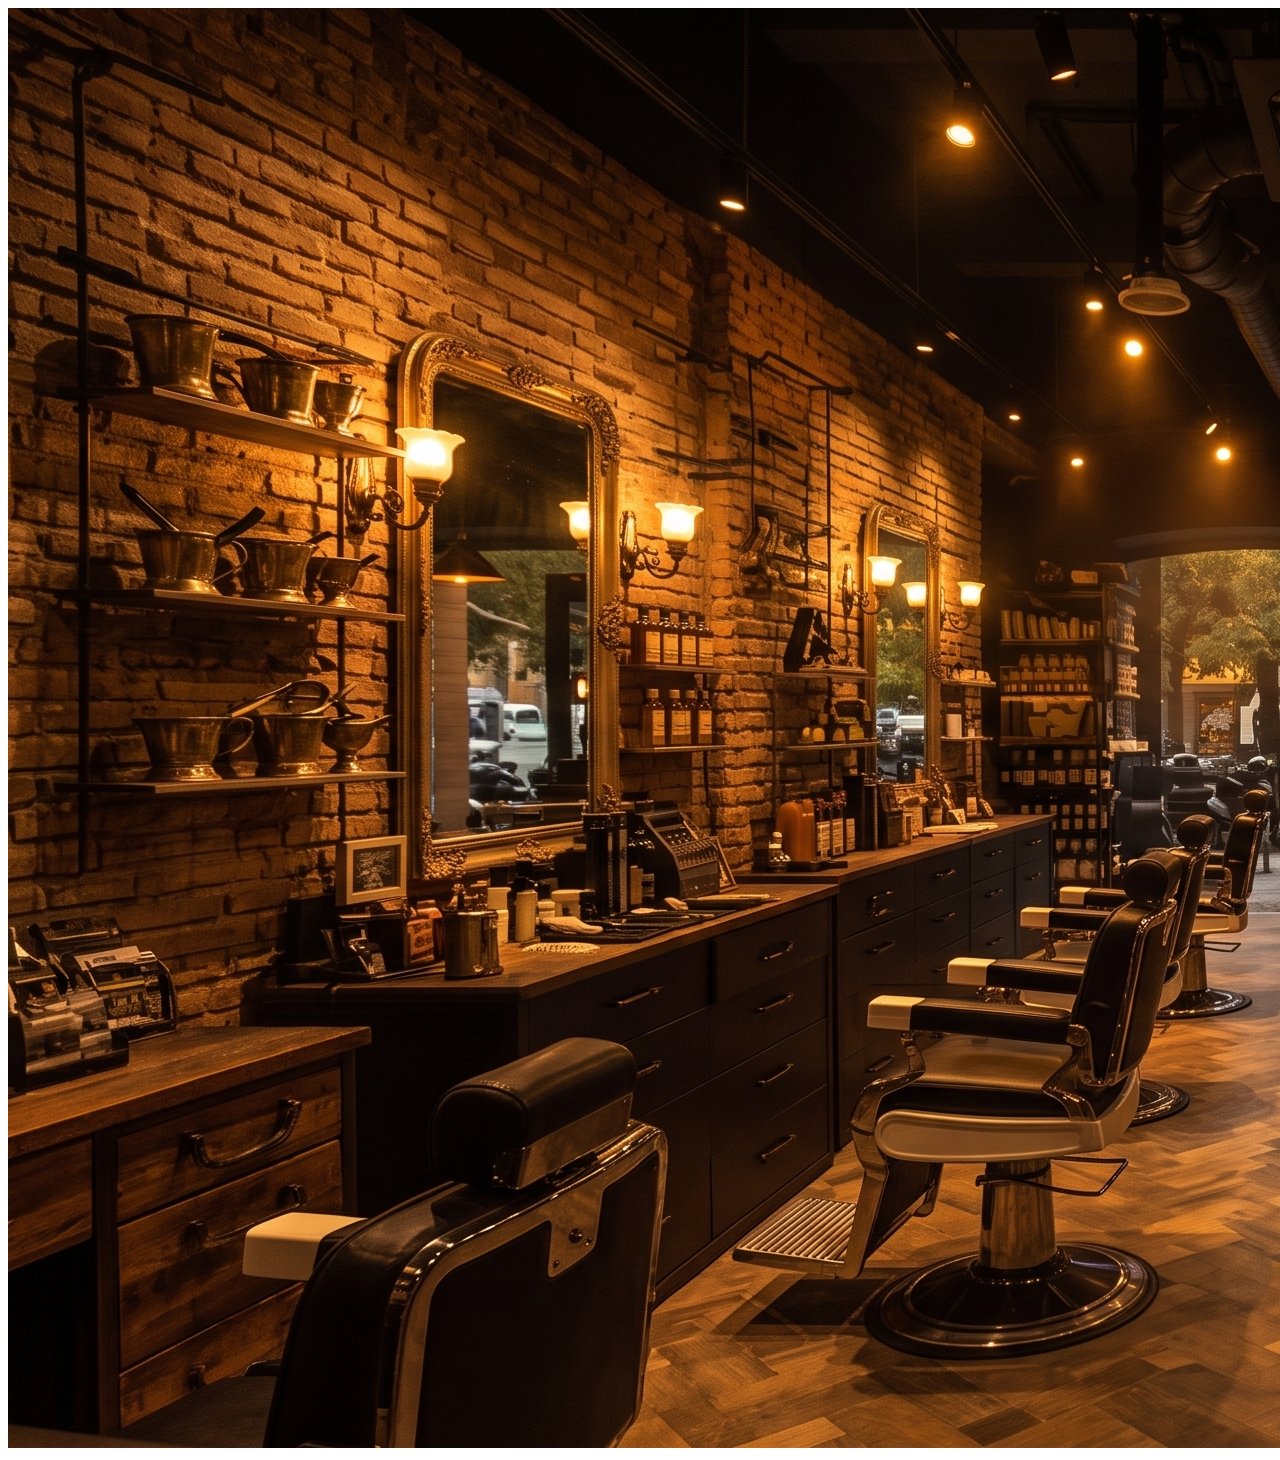
==== siteBarberDeck/src/html/index.html @ 4b2a6e9a "inicio da criação do index.html" ====
<!DOCTYPE html>
<html lang="pt-BR">
<head>
    <meta charset="UTF-8">
    <meta name="viewport" content="width=device-width, initial-scale=1.0">
    <meta name="keywords" content="HTML, CSS, JavaScript">
    <meta name="description" content="Gestor para barbearias">
    <title>BarberDeck</title>
</head>

<body>
    <!-- PAGINA INICIAL PARA USUARIOS NÃO LOGADOS E CLIENTES -->
    <header>
        <img src="../images/imagem-topo-client.jpg" alt="" aria-hidden="true">
    </header>
</body>

</html>
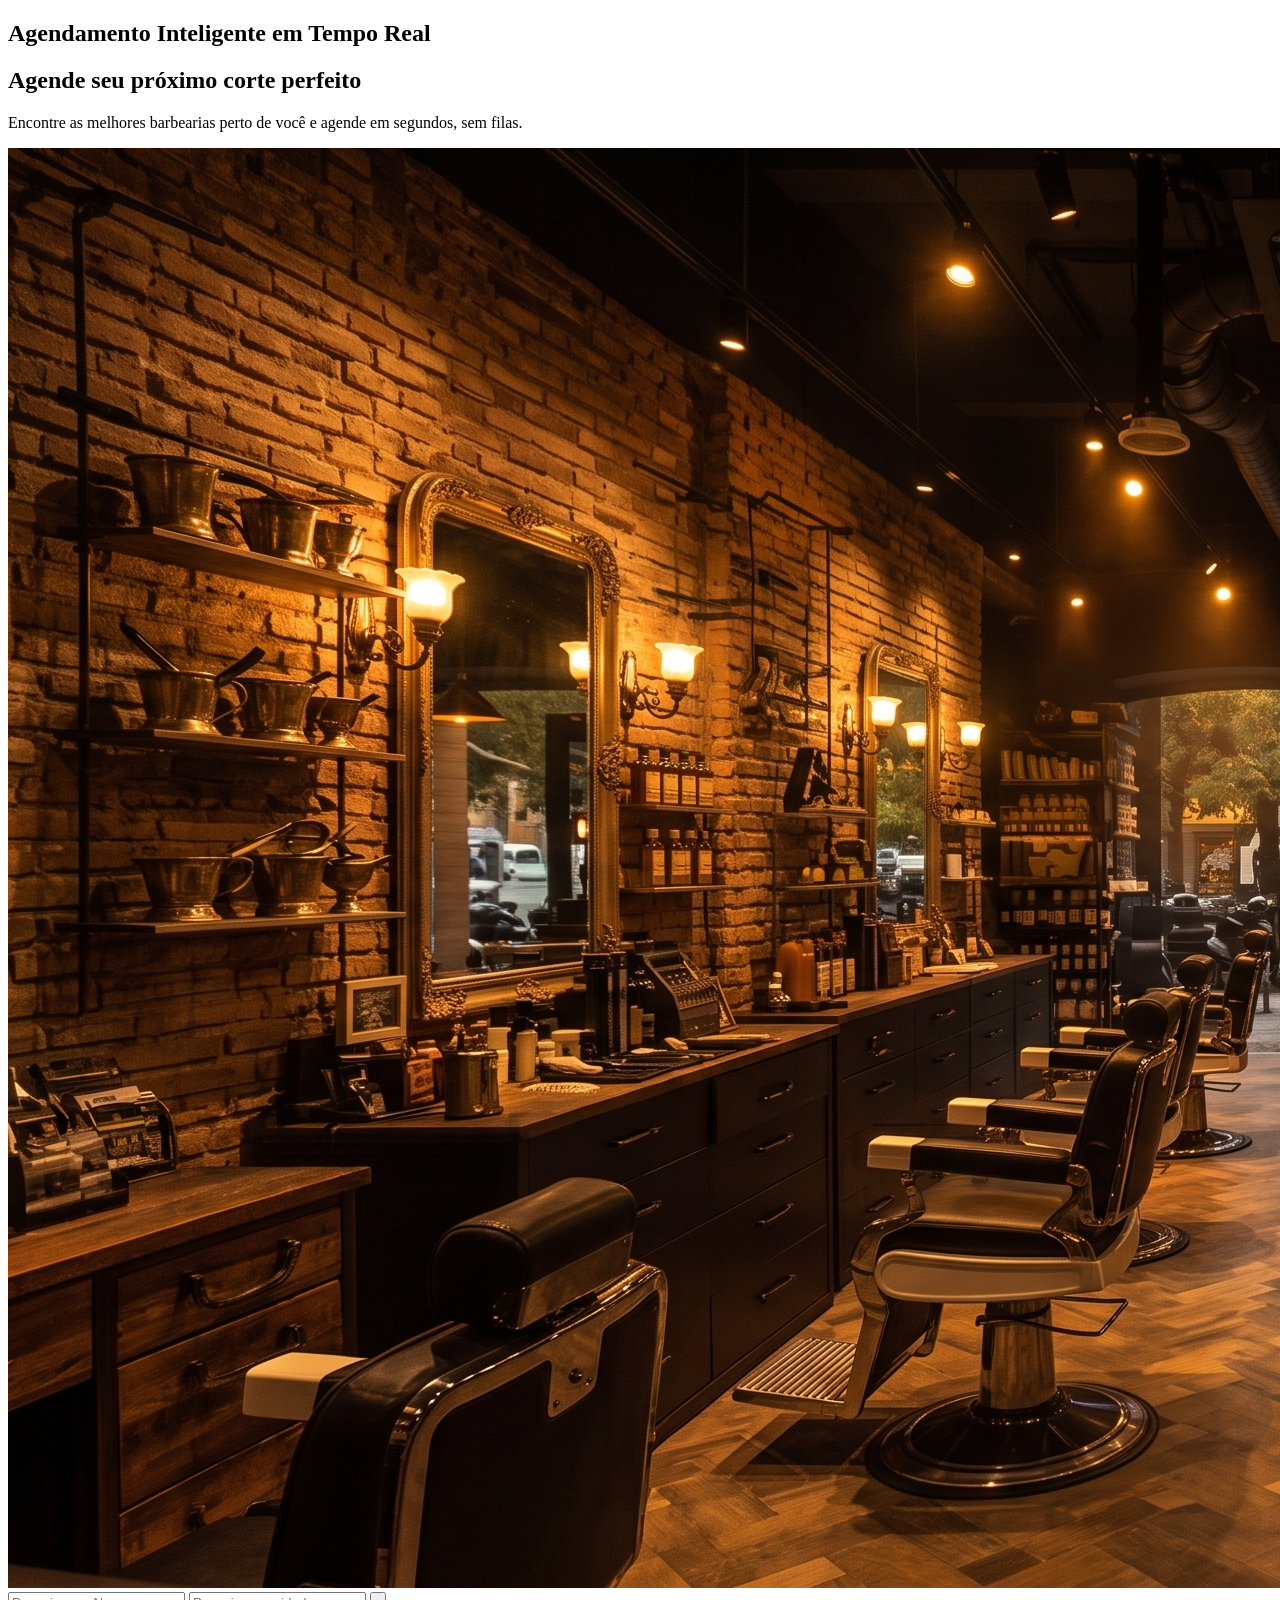
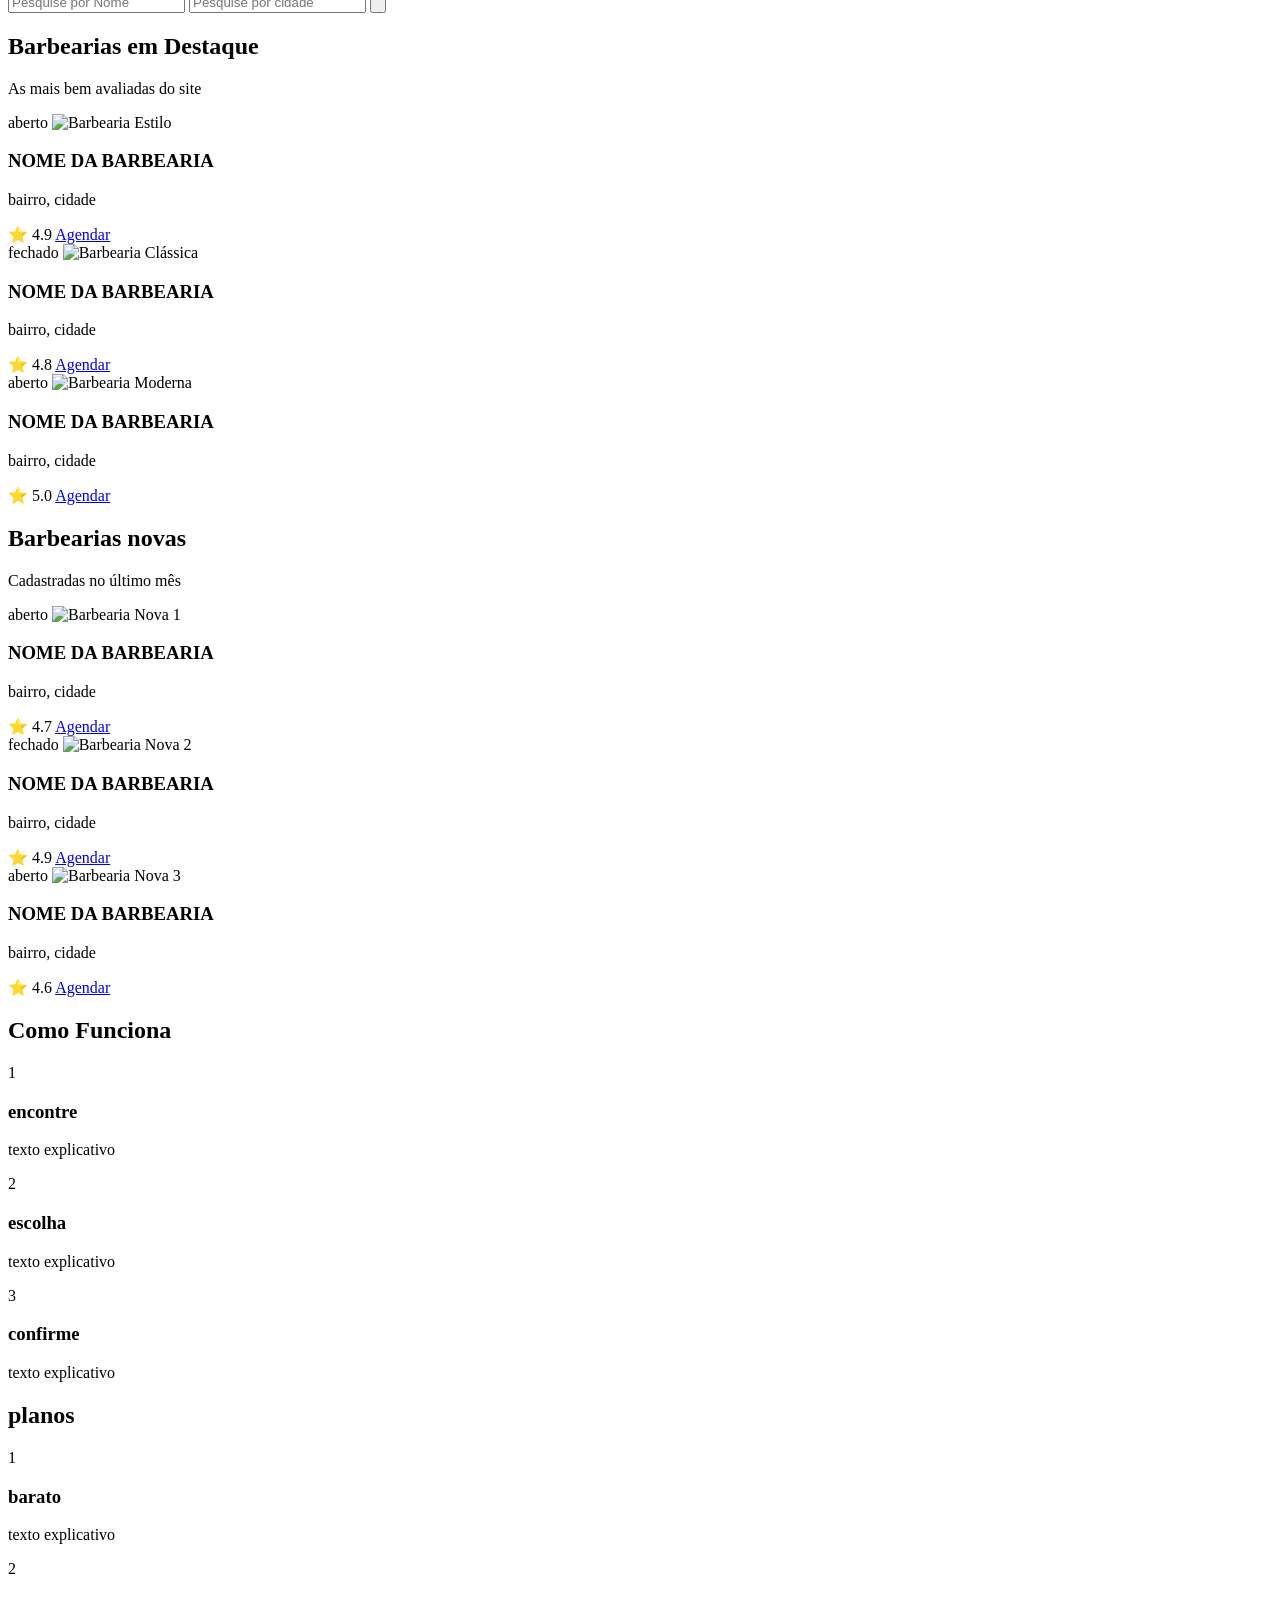
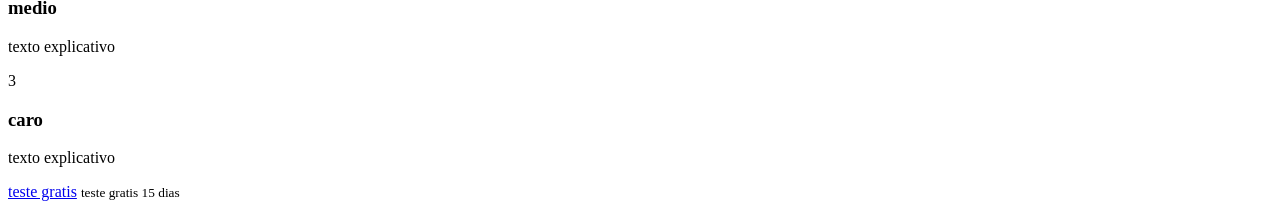
==== commit 6db6d6a3: "iniciio da criação da pagina inicial" ====
--- a/siteBarberDeck/src/html/index.html
+++ b/siteBarberDeck/src/html/index.html
@@ -1,5 +1,6 @@
 <!DOCTYPE html>
 <html lang="pt-BR">
+
 <head>
     <meta charset="UTF-8">
     <meta name="viewport" content="width=device-width, initial-scale=1.0">
@@ -10,9 +11,204 @@
 
 <body>
     <!-- PAGINA INICIAL PARA USUARIOS NÃO LOGADOS E CLIENTES -->
-    <header>
-        <img src="../images/imagem-topo-client.jpg" alt="" aria-hidden="true">
-    </header>
+    <main class="main-content">
+
+        <!-- Hero Section -->
+        <section class="hero-section">
+            <div class="hero-text">
+                <h1 class="hero-p1">Agendamento Inteligente em Tempo Real</h1>
+                <h2 class="hero-h1">Agende seu próximo corte perfeito</h2>
+                <p class="hero-p2">Encontre as melhores barbearias perto de você e agende em segundos, sem filas.</p>
+            </div>
+            <div class="hero-image">
+                <img src="../images/imagem-topo-client.jpg" alt="Imagem principal da barbearia">
+            </div>
+        </section>
+
+        <!-- Barra de Busca -->
+        <section class="search-section">
+            <form class="search-bar" action="/buscar" method="GET">
+                <input type="text" name="nome" id="nome-barber" placeholder="Pesquise por Nome">
+                <input type="text" name="cidade" id="idade-barber" placeholder="Pesquise por cidade">
+                <button type="submit" aria-label="Buscar">
+                    <img src="../icons/icon-search.svg" alt="" class="search-icon">
+                </button>
+            </form>
+        </section>
+
+        <!-- Barbearias em Destaque -->
+        <section class="barbershops-section">
+            <div class="section-header">
+                <h2>Barbearias em Destaque</h2>
+                <p>As mais bem avaliadas do site</p>
+            </div>
+
+            <div class="cards-grid">
+                <!-- Card Barbearia (exemplo Aberto) -->
+                <article class="barbershop-card">
+                    <div class="card-image-wrapper">
+                        <span class="status-badge open">aberto</span>
+                        <img src="barbearia1.jpg" alt="Barbearia Estilo">
+                    </div>
+                    <div class="card-info">
+                        <h3>NOME DA BARBEARIA</h3>
+                        <p class="location">bairro, cidade</p>
+                        <div class="card-bottom">
+                            <span class="rating">⭐ 4.9</span>
+                            <a href="/agendar/1" class="btn-agendar">Agendar</a>
+                        </div>
+                    </div>
+                </article>
+
+                <!-- Card Barbearia (exemplo Fechado) -->
+                <article class="barbershop-card">
+                    <div class="card-image-wrapper">
+                        <span class="status-badge closed">fechado</span>
+                        <img src="barbearia2.jpg" alt="Barbearia Clássica">
+                    </div>
+                    <div class="card-info">
+                        <h3>NOME DA BARBEARIA</h3>
+                        <p class="location">bairro, cidade</p>
+                        <div class="card-bottom">
+                            <span class="rating">⭐ 4.8</span>
+                            <a href="/agendar/2" class="btn-agendar">Agendar</a>
+                        </div>
+                    </div>
+                </article>
+
+                <!-- Card Barbearia -->
+                <article class="barbershop-card">
+                    <div class="card-image-wrapper">
+                        <span class="status-badge open">aberto</span>
+                        <img src="barbearia3.jpg" alt="Barbearia Moderna">
+                    </div>
+                    <div class="card-info">
+                        <h3>NOME DA BARBEARIA</h3>
+                        <p class="location">bairro, cidade</p>
+                        <div class="card-bottom">
+                            <span class="rating">⭐ 5.0</span>
+                            <a href="/agendar/3" class="btn-agendar">Agendar</a>
+                        </div>
+                    </div>
+                </article>
+            </div>
+        </section>
+
+        <!-- Barbearias Novas -->
+        <section class="barbershops-section">
+            <div class="section-header">
+                <h2>Barbearias novas</h2>
+                <p>Cadastradas no último mês</p>
+            </div>
+
+            <div class="cards-grid">
+                <article class="barbershop-card">
+                    <div class="card-image-wrapper">
+                        <span class="status-badge open">aberto</span>
+                        <img src="barbearia4.jpg" alt="Barbearia Nova 1">
+                    </div>
+                    <div class="card-info">
+                        <h3>NOME DA BARBEARIA</h3>
+                        <p class="location">bairro, cidade</p>
+                        <div class="card-bottom">
+                            <span class="rating">⭐ 4.7</span>
+                            <a href="/agendar/4" class="btn-agendar">Agendar</a>
+                        </div>
+                    </div>
+                </article>
+
+                <article class="barbershop-card">
+                    <div class="card-image-wrapper">
+                        <span class="status-badge closed">fechado</span>
+                        <img src="barbearia5.jpg" alt="Barbearia Nova 2">
+                    </div>
+                    <div class="card-info">
+                        <h3>NOME DA BARBEARIA</h3>
+                        <p class="location">bairro, cidade</p>
+                        <div class="card-bottom">
+                            <span class="rating">⭐ 4.9</span>
+                            <a href="/agendar/5" class="btn-agendar">Agendar</a>
+                        </div>
+                    </div>
+                </article>
+
+                <article class="barbershop-card">
+                    <div class="card-image-wrapper">
+                        <span class="status-badge open">aberto</span>
+                        <img src="barbearia6.jpg" alt="Barbearia Nova 3">
+                    </div>
+                    <div class="card-info">
+                        <h3>NOME DA BARBEARIA</h3>
+                        <p class="location">bairro, cidade</p>
+                        <div class="card-bottom">
+                            <span class="rating">⭐ 4.6</span>
+                            <a href="/agendar/6" class="btn-agendar">Agendar</a>
+                        </div>
+                    </div>
+                </article>
+            </div>
+        </section>
+
+        <!-- Como Funciona -->
+        <section class="how-it-works-section" id="como-funciona">
+            <div class="section-header">
+                <h2>Como Funciona</h2>
+            </div>
+
+            <div class="how-it-works-container">
+                <div class="steps-grid">
+                    <div class="step-card">
+                        <span class="step-number">1</span>
+                        <h3>encontre</h3>
+                        <p>texto explicativo</p>
+                    </div>
+                    <div class="step-card">
+                        <span class="step-number">2</span>
+                        <h3>escolha</h3>
+                        <p>texto explicativo</p>
+                    </div>
+                    <div class="step-card">
+                        <span class="step-number">3</span>
+                        <h3>confirme</h3>
+                        <p>texto explicativo</p>
+                    </div>
+                </div>
+            </div>
+        </section>
+
+        <!-- Planos -->
+        <section class="plans-section" id="planos">
+            <div class="section-header">
+                <h2>planos</h2>
+            </div>
+
+            <div class="plans-container">
+                <div class="plans-grid">
+                    <div class="plan-card">
+                        <span class="plan-number">1</span>
+                        <h3>barato</h3>
+                        <p>texto explicativo</p>
+                    </div>
+                    <div class="plan-card featured">
+                        <span class="plan-number">2</span>
+                        <h3>medio</h3>
+                        <p>texto explicativo</p>
+                    </div>
+                    <div class="plan-card">
+                        <span class="plan-number">3</span>
+                        <h3>caro</h3>
+                        <p>texto explicativo</p>
+                    </div>
+                </div>
+
+                <div class="plans-cta">
+                    <a href="/cadastro" class="btn-trial">teste gratis</a>
+                    <small class="trial-note">teste gratis 15 dias</small>
+                </div>
+            </div>
+        </section>
+
+    </main>
 </body>
 
 </html>
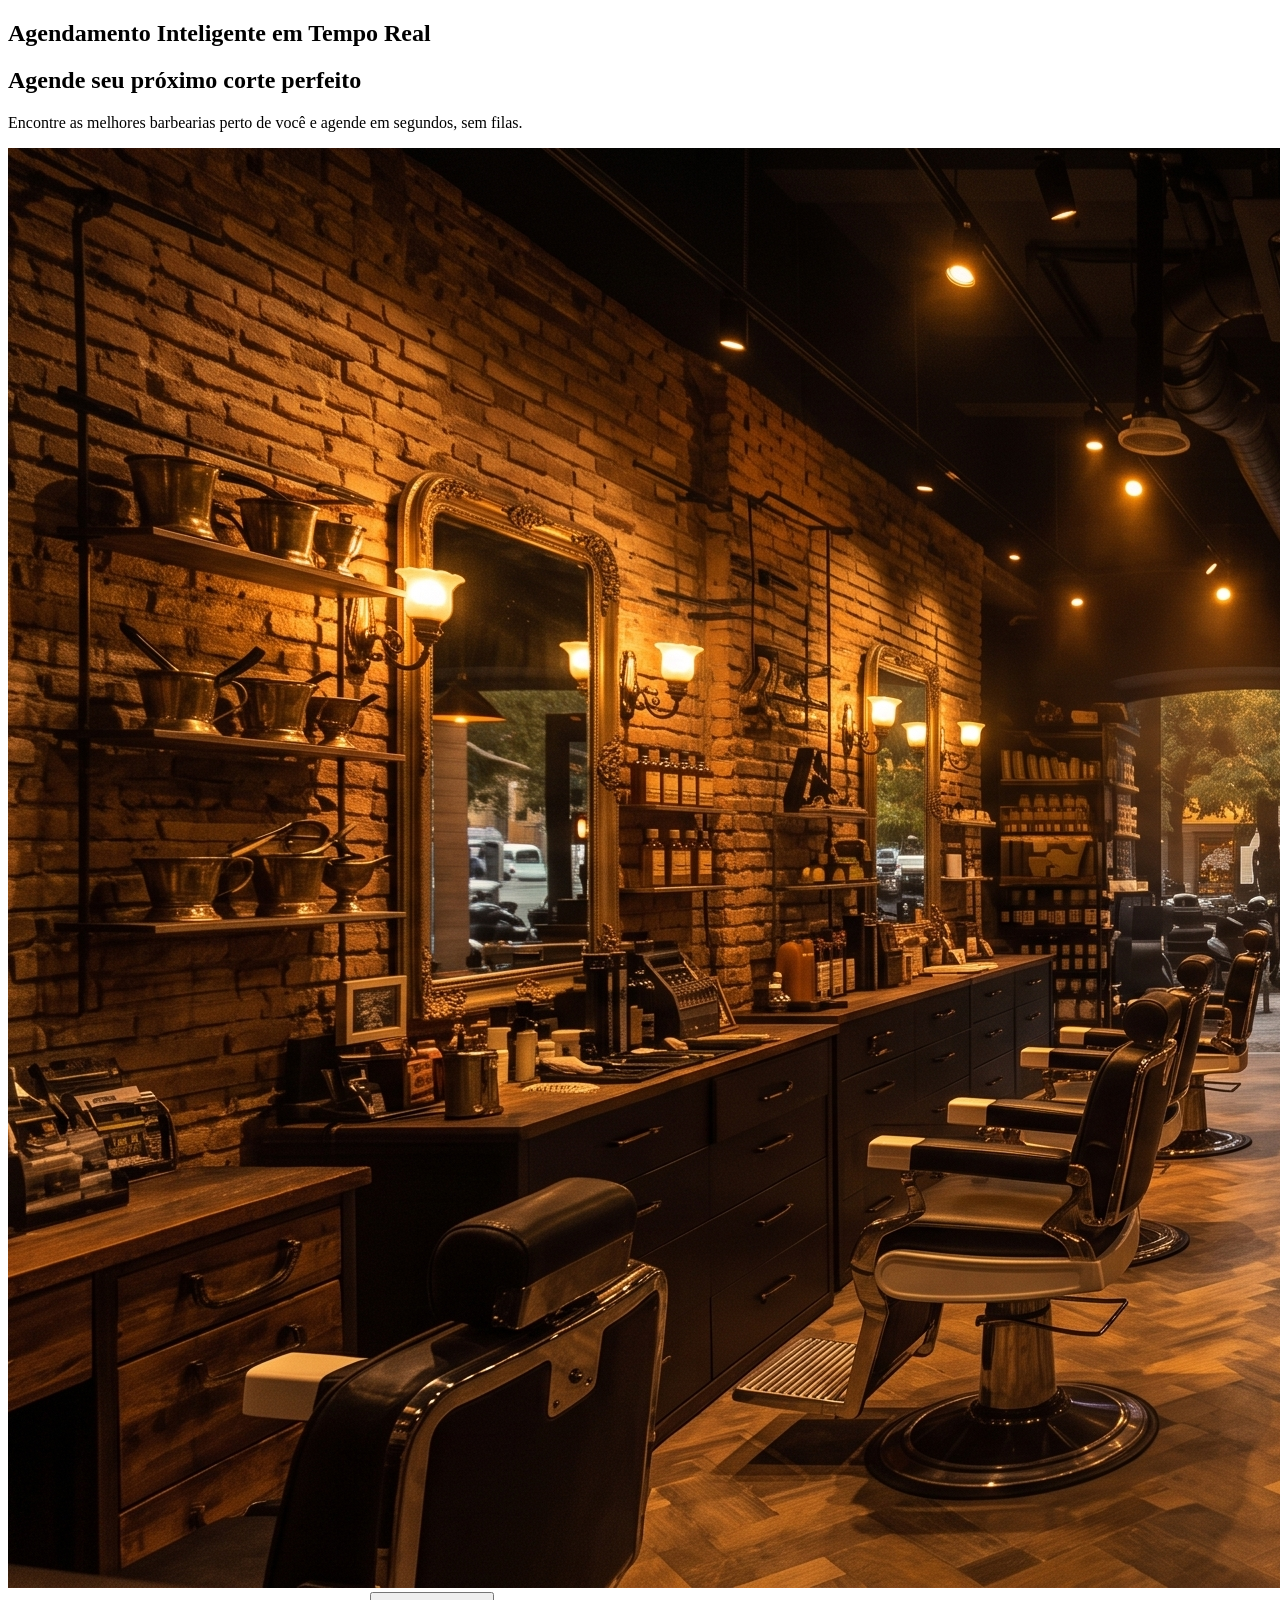
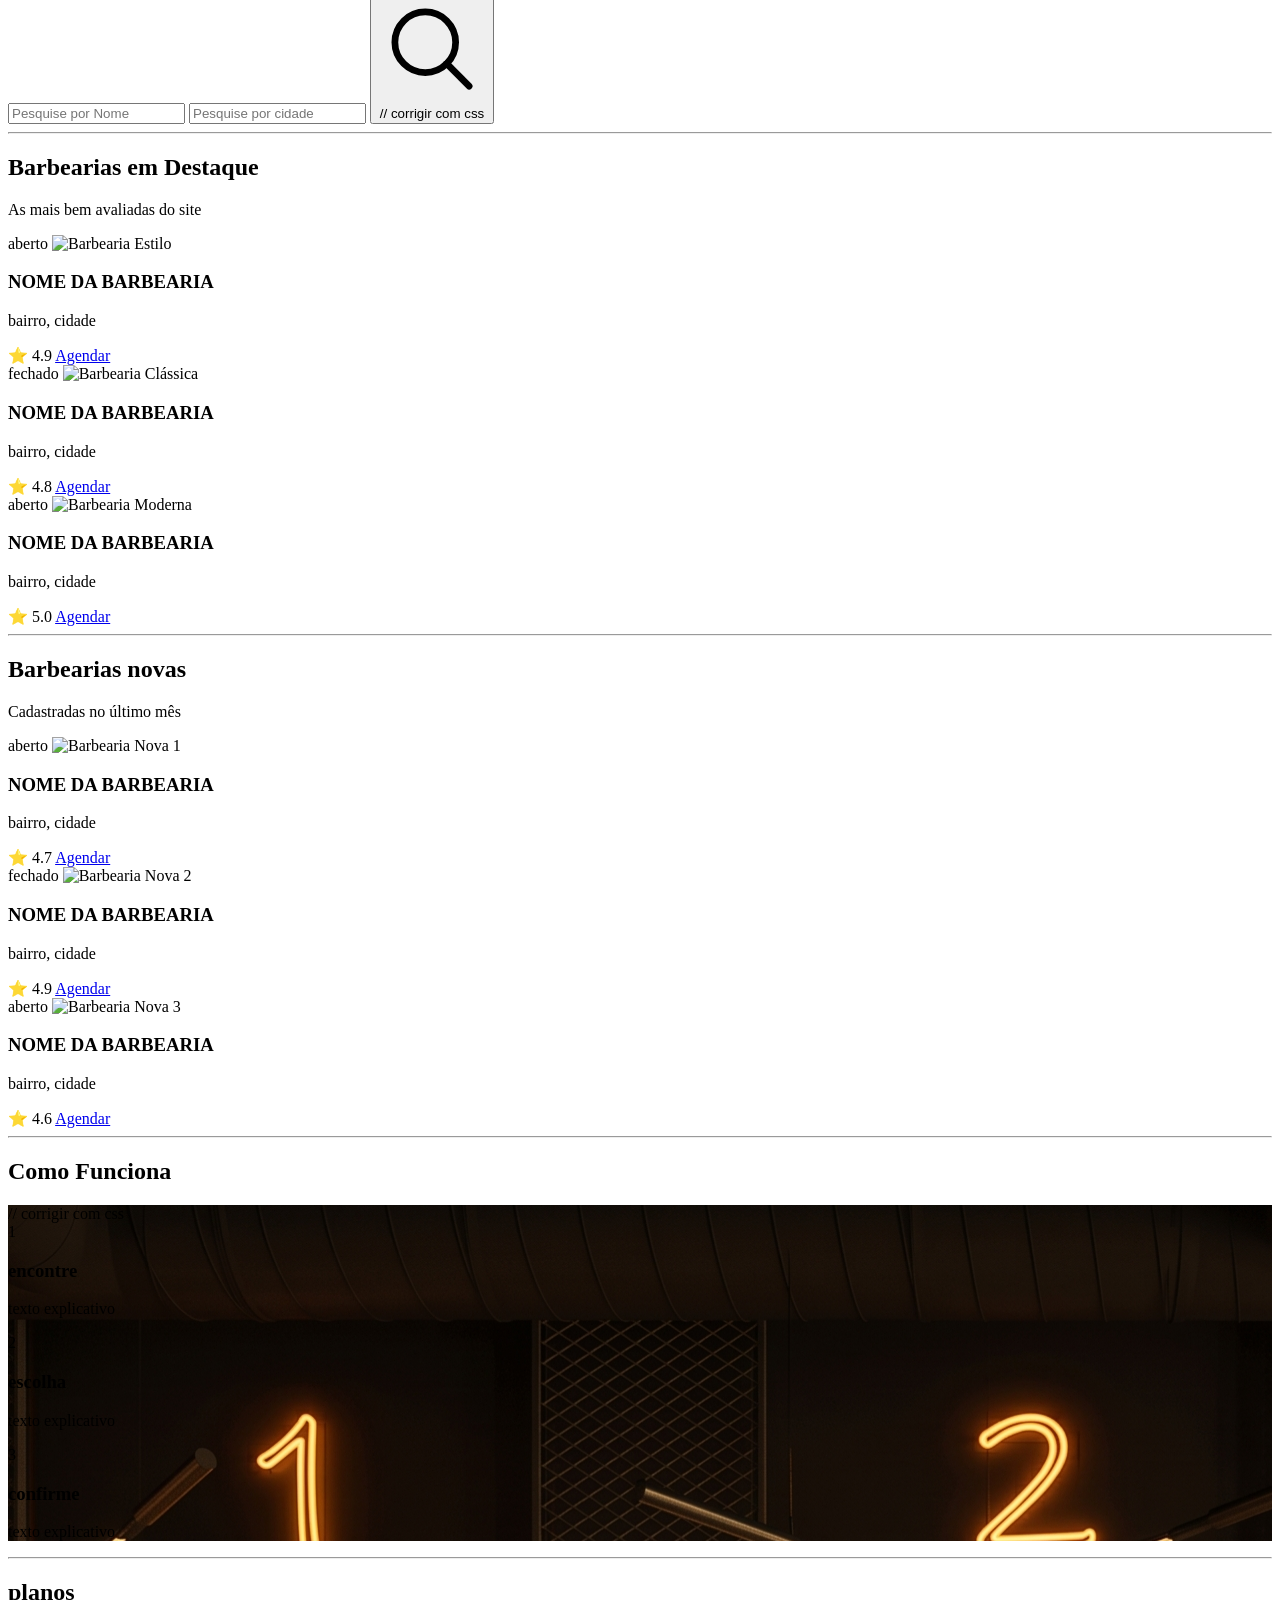
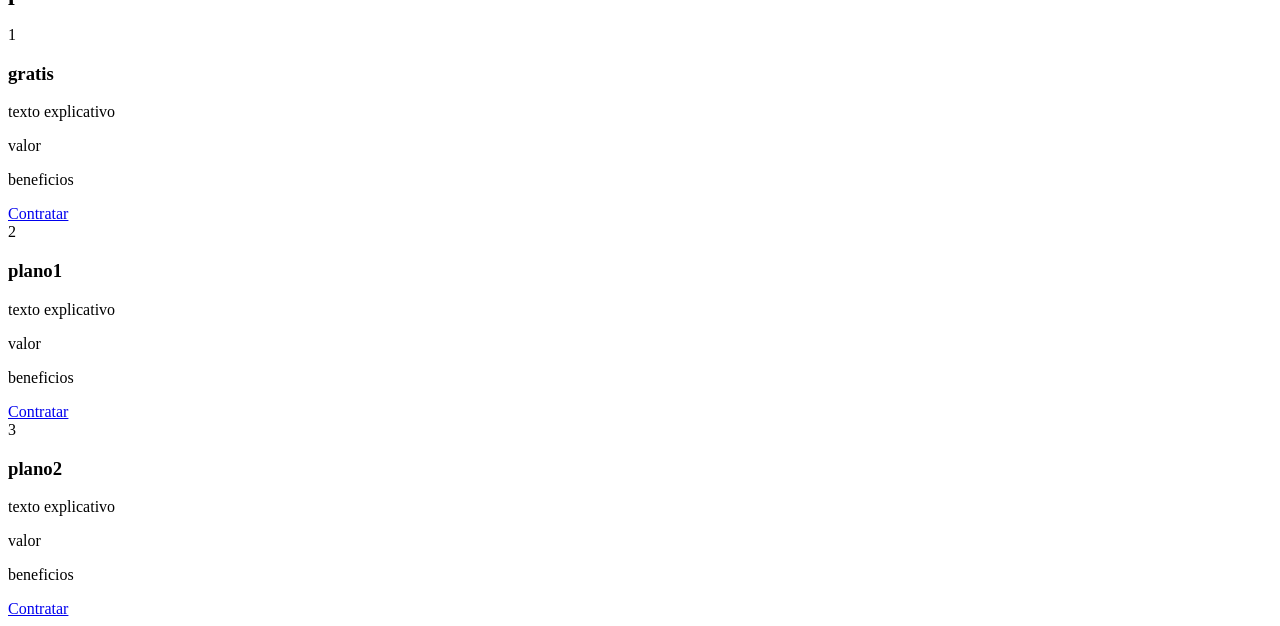
==== commit 20f6fa3b: "correção da navegação do Header. Alteraçães na pagina index(adição de imagens e icons, correção de t" ====
--- a/siteBarberDeck/src/html/index.html
+++ b/siteBarberDeck/src/html/index.html
@@ -31,11 +31,13 @@
                 <input type="text" name="nome" id="nome-barber" placeholder="Pesquise por Nome">
                 <input type="text" name="cidade" id="idade-barber" placeholder="Pesquise por cidade">
                 <button type="submit" aria-label="Buscar">
-                    <img src="../icons/icon-search.svg" alt="" class="search-icon">
+                    <img src="../icons/icon-search.svg" alt="" class="search-icon"> // corrigir com css
                 </button>
             </form>
         </section>
 
+        <hr>
+
         <!-- Barbearias em Destaque -->
         <section class="barbershops-section">
             <div class="section-header">
@@ -94,6 +96,8 @@
             </div>
         </section>
 
+        <hr>
+
         <!-- Barbearias Novas -->
         <section class="barbershops-section">
             <div class="section-header">
@@ -101,7 +105,7 @@
                 <p>Cadastradas no último mês</p>
             </div>
 
-            <div class="cards-grid">
+            <div class="cards-grid">    <!-- cards apenas de demonstração (posteriormente serao gerados com o js) -->
                 <article class="barbershop-card">
                     <div class="card-image-wrapper">
                         <span class="status-badge open">aberto</span>
@@ -149,13 +153,17 @@
             </div>
         </section>
 
+        <hr>
+
         <!-- Como Funciona -->
         <section class="how-it-works-section" id="como-funciona">
             <div class="section-header">
                 <h2>Como Funciona</h2>
             </div>
 
-            <div class="how-it-works-container">
+            
+            <div class="how-it-works-container"
+                style="background-image: url('../images/imagem-passos-a-passo.jpg')"> // corrigir com css
                 <div class="steps-grid">
                     <div class="step-card">
                         <span class="step-number">1</span>
@@ -176,6 +184,8 @@
             </div>
         </section>
 
+        <hr>
+
         <!-- Planos -->
         <section class="plans-section" id="planos">
             <div class="section-header">
@@ -186,24 +196,28 @@
                 <div class="plans-grid">
                     <div class="plan-card">
                         <span class="plan-number">1</span>
-                        <h3>barato</h3>
-                        <p>texto explicativo</p>
+                        <h3>gratis</h3>
+                        <p>texto explicativo</p>
+                        <p>valor</p>
+                        <p>beneficios</p>
+                        <a href="/plano gratis" class="btn-agendar">Contratar</a>
                     </div>
                     <div class="plan-card featured">
                         <span class="plan-number">2</span>
-                        <h3>medio</h3>
-                        <p>texto explicativo</p>
+                        <h3>plano1</h3>
+                        <p>texto explicativo</p>
+                        <p>valor</p>
+                        <p>beneficios</p>
+                        <a href="/plano 1" class="btn-agendar">Contratar</a>
                     </div>
                     <div class="plan-card">
                         <span class="plan-number">3</span>
-                        <h3>caro</h3>
-                        <p>texto explicativo</p>
-                    </div>
-                </div>
-
-                <div class="plans-cta">
-                    <a href="/cadastro" class="btn-trial">teste gratis</a>
-                    <small class="trial-note">teste gratis 15 dias</small>
+                        <h3>plano2</h3>
+                        <p>texto explicativo</p>
+                        <p>valor</p>
+                        <p>beneficios</p>
+                        <a href="/plano 2" class="btn-agendar">Contratar</a>
+                    </div>
                 </div>
             </div>
         </section>
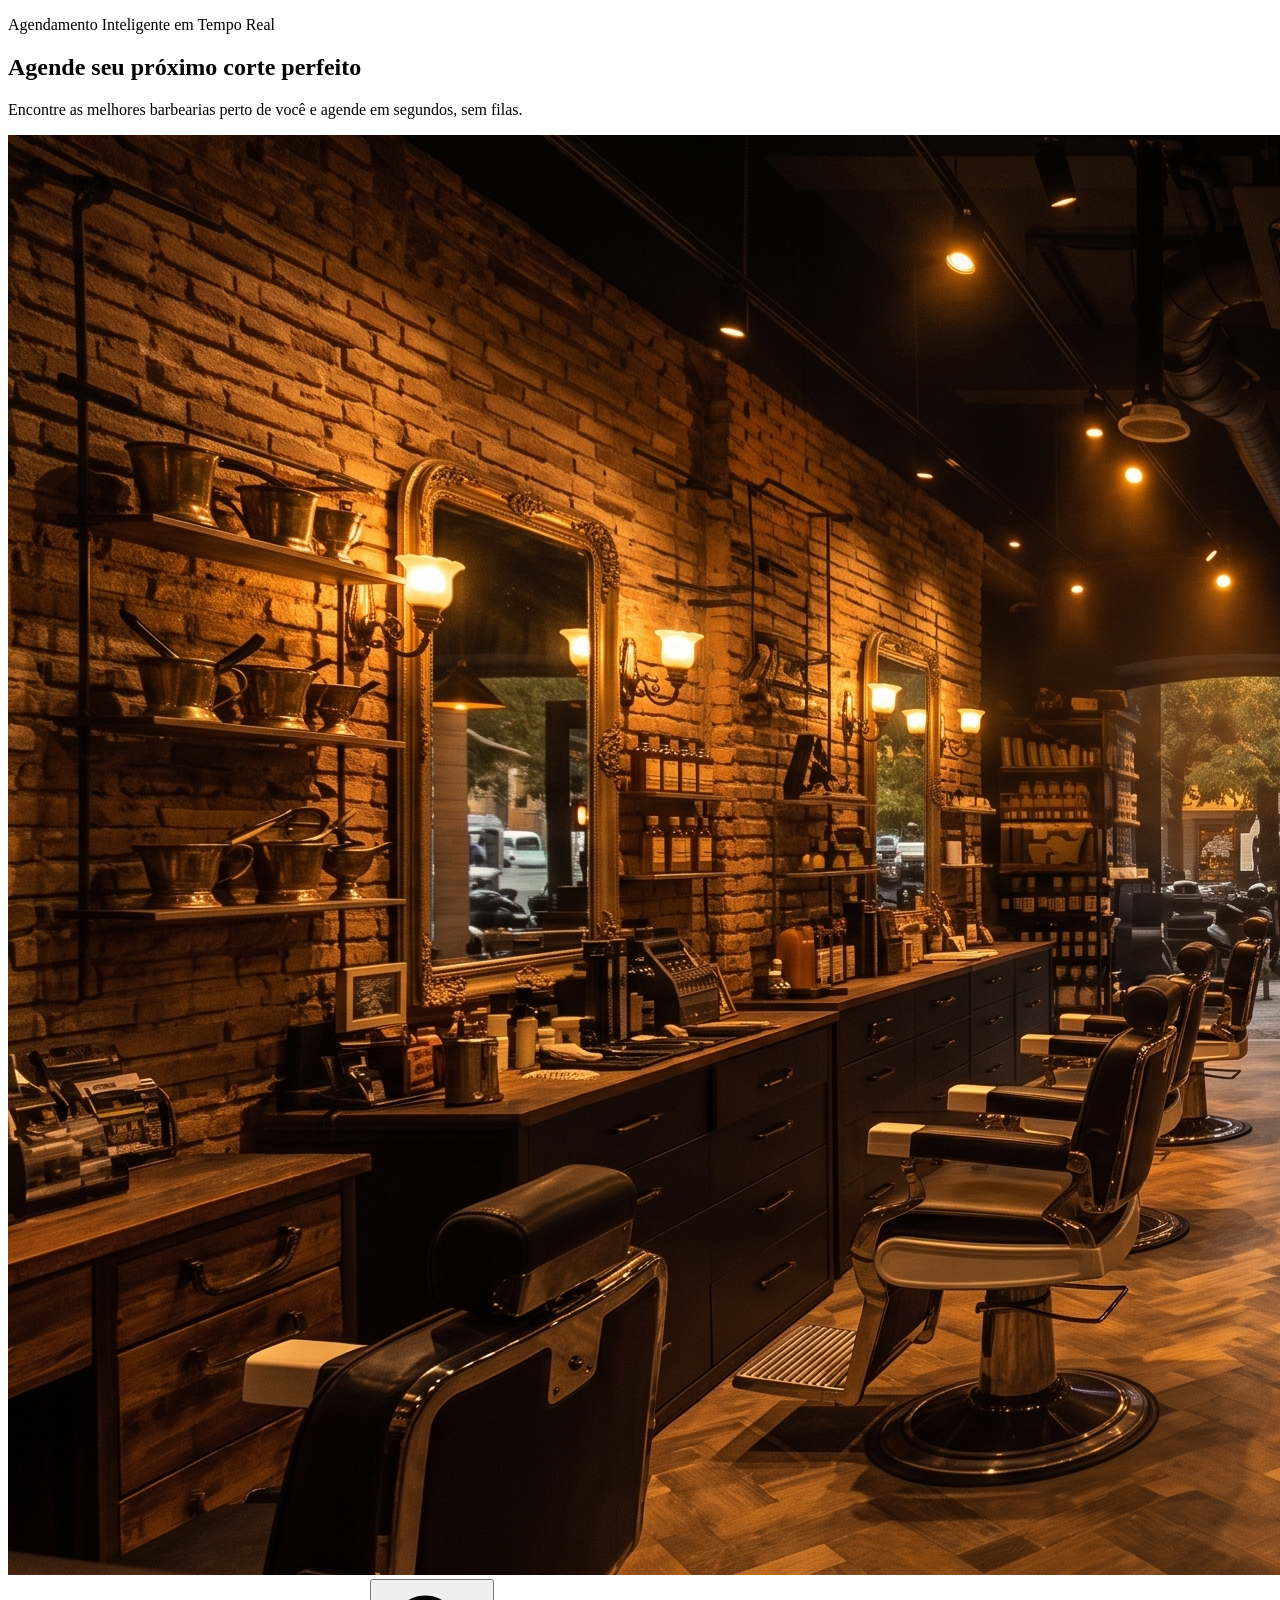
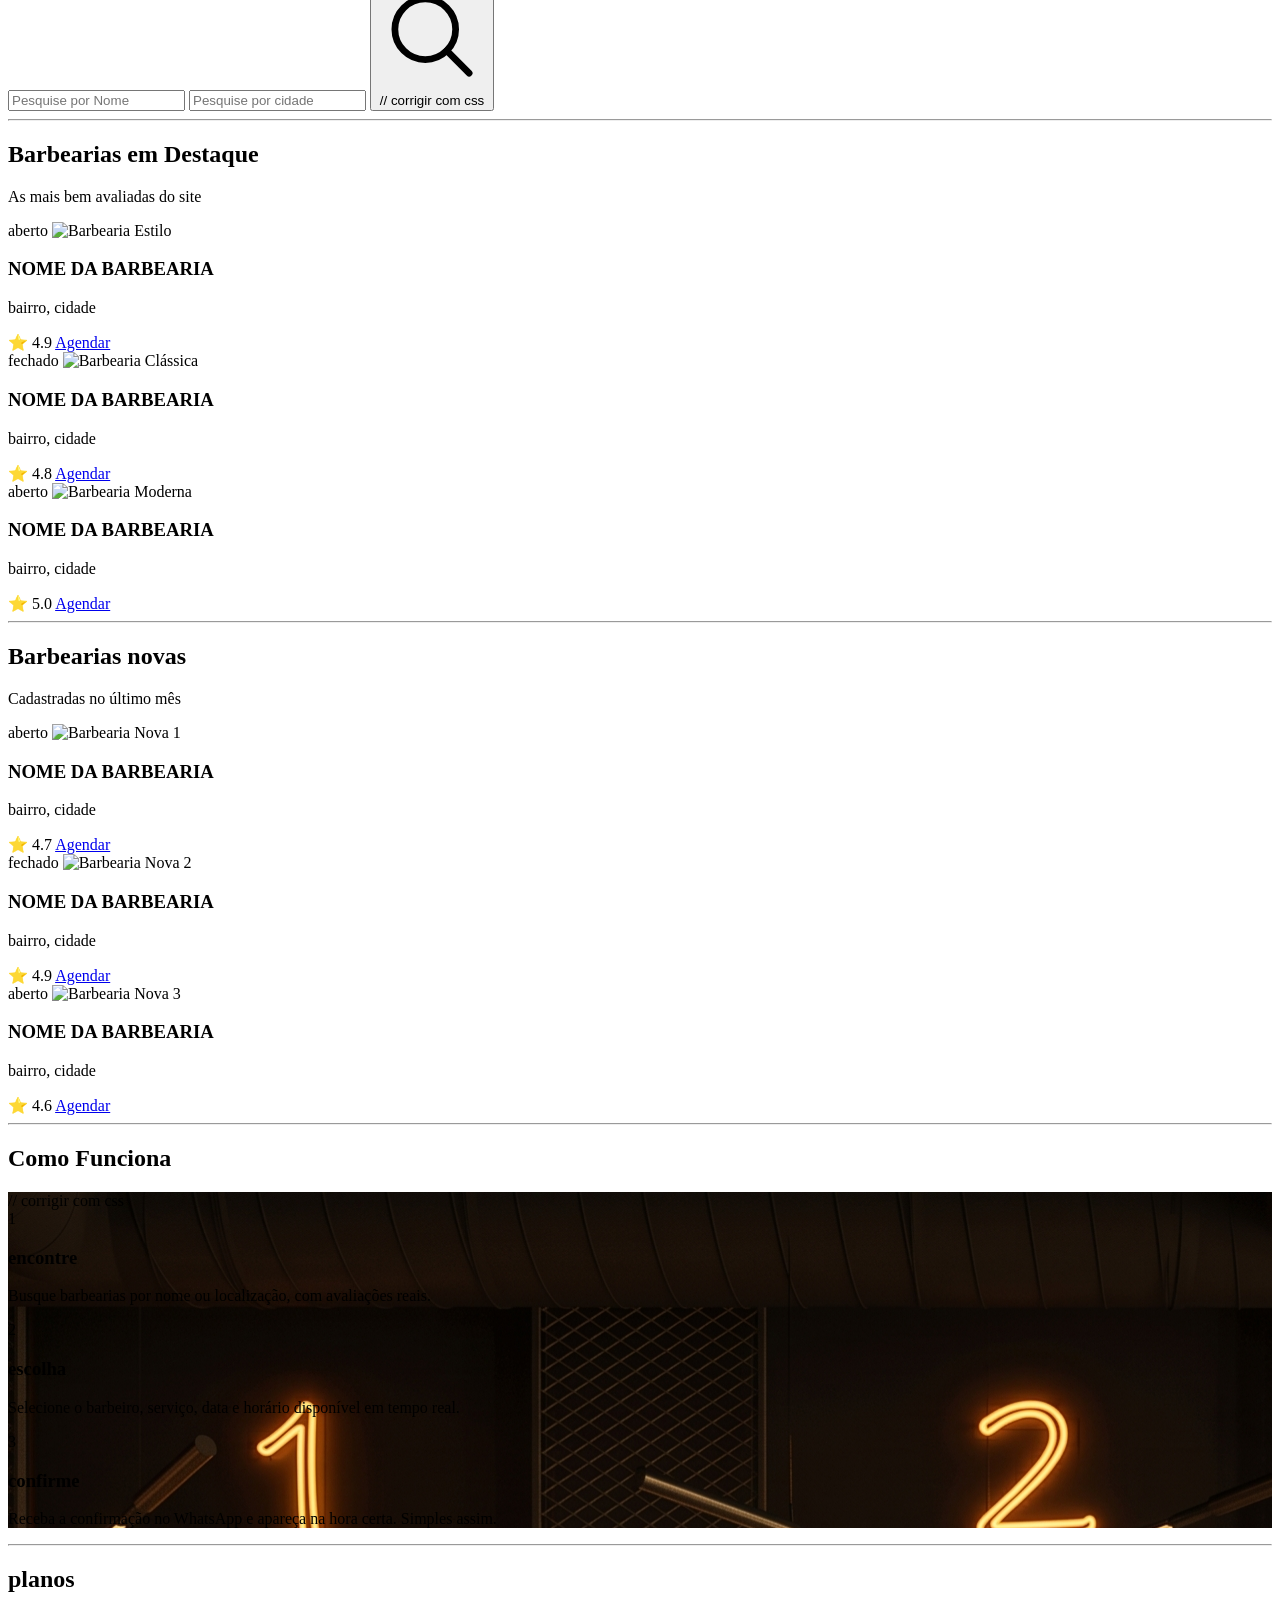
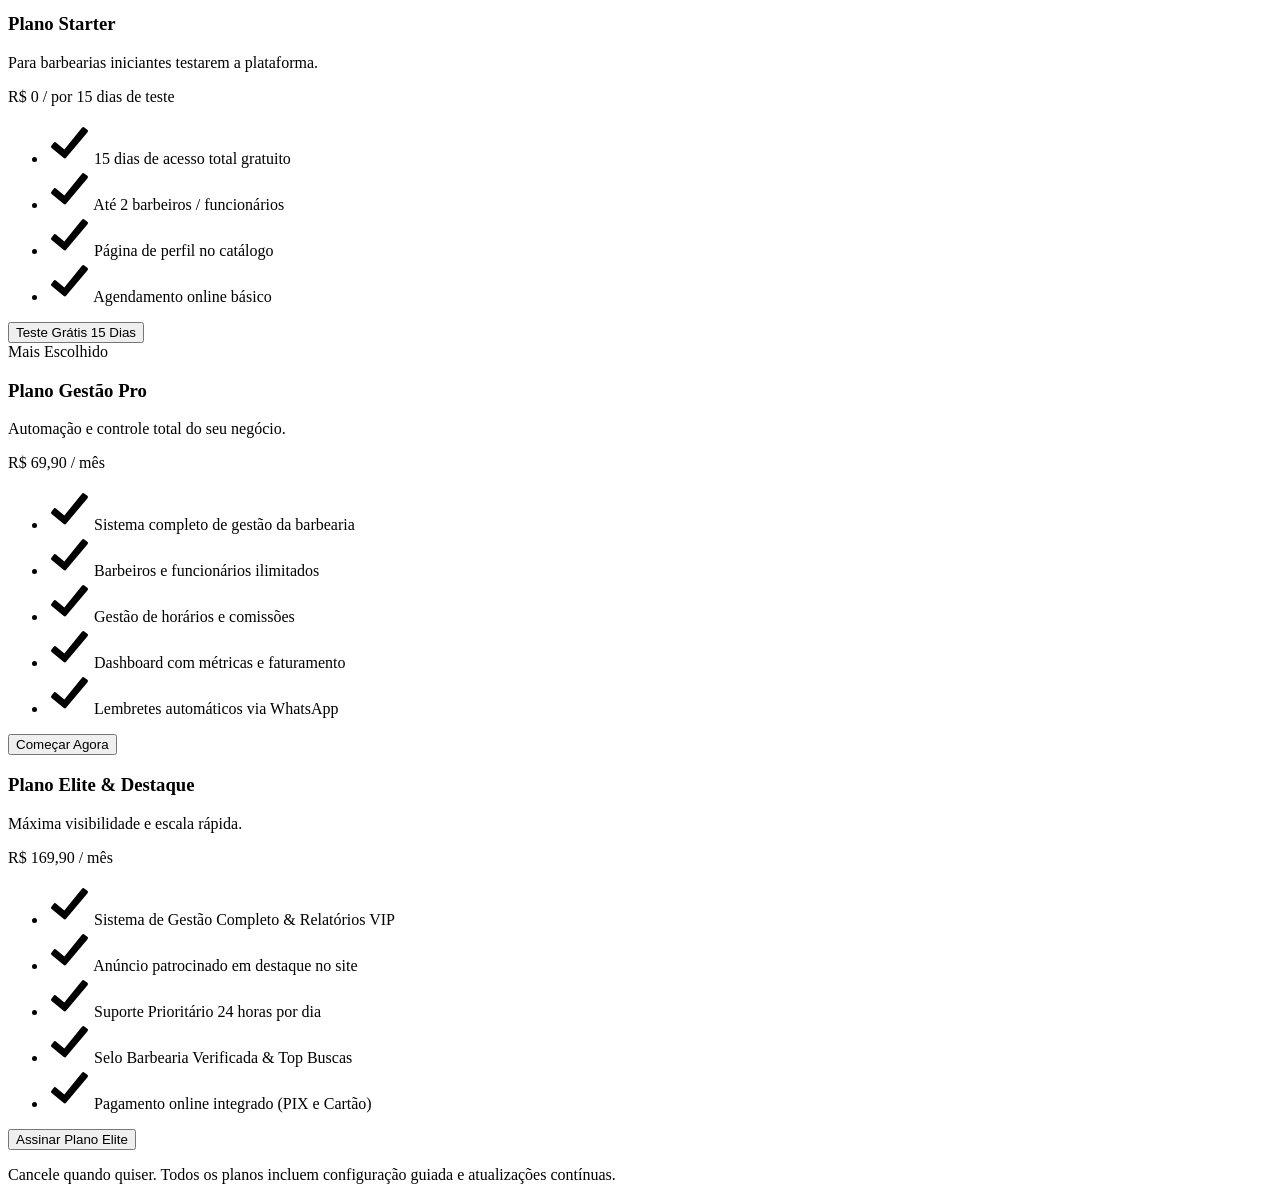
==== commit 19519097: "1. Criação de pagina de agendamento (fazer ajustes) - 2. criação do footer e correção na estrutura d" ====
--- a/siteBarberDeck/src/html/index.html
+++ b/siteBarberDeck/src/html/index.html
@@ -16,8 +16,8 @@
         <!-- Hero Section -->
         <section class="hero-section">
             <div class="hero-text">
-                <h1 class="hero-p1">Agendamento Inteligente em Tempo Real</h1>
-                <h2 class="hero-h1">Agende seu próximo corte perfeito</h2>
+                <p class="hero-p1">Agendamento Inteligente em Tempo Real</p>
+                <h1 class="hero-h1">Agende seu próximo corte perfeito</h1>
                 <p class="hero-p2">Encontre as melhores barbearias perto de você e agende em segundos, sem filas.</p>
             </div>
             <div class="hero-image">
@@ -105,7 +105,7 @@
                 <p>Cadastradas no último mês</p>
             </div>
 
-            <div class="cards-grid">    <!-- cards apenas de demonstração (posteriormente serao gerados com o js) -->
+            <div class="cards-grid"> <!-- cards apenas de demonstração (posteriormente serao gerados com o js) -->
                 <article class="barbershop-card">
                     <div class="card-image-wrapper">
                         <span class="status-badge open">aberto</span>
@@ -161,24 +161,24 @@
                 <h2>Como Funciona</h2>
             </div>
 
-            
-            <div class="how-it-works-container"
-                style="background-image: url('../images/imagem-passos-a-passo.jpg')"> // corrigir com css
+
+            <div class="how-it-works-container" style="background-image: url('../images/imagem-passos-a-passo.jpg')"> //
+                corrigir com css
                 <div class="steps-grid">
                     <div class="step-card">
                         <span class="step-number">1</span>
                         <h3>encontre</h3>
-                        <p>texto explicativo</p>
+                        <p>Busque barbearias por nome ou localização, com avaliações reais.</p>
                     </div>
                     <div class="step-card">
                         <span class="step-number">2</span>
                         <h3>escolha</h3>
-                        <p>texto explicativo</p>
+                        <p>Selecione o barbeiro, serviço, data e horário disponível em tempo real.</p>
                     </div>
                     <div class="step-card">
                         <span class="step-number">3</span>
                         <h3>confirme</h3>
-                        <p>texto explicativo</p>
+                        <p>Receba a confirmação no WhatsApp e apareça na hora certa. Simples assim.</p>
                     </div>
                 </div>
             </div>
@@ -194,30 +194,98 @@
 
             <div class="plans-container">
                 <div class="plans-grid">
+                    <!-- PLANO 1 -->
                     <div class="plan-card">
-                        <span class="plan-number">1</span>
-                        <h3>gratis</h3>
-                        <p>texto explicativo</p>
-                        <p>valor</p>
-                        <p>beneficios</p>
-                        <a href="/plano gratis" class="btn-agendar">Contratar</a>
-                    </div>
+                        <h3 class="plan-name">Plano Starter</h3>
+                        <p class="plan-target">Para barbearias iniciantes testarem a plataforma.</p>
+                        <div class="plan-price-box">
+                            <span class="price-val">R$ 0</span>
+                            <span class="price-period"> / por 15 dias de teste</span>
+                        </div>
+                        <ul class="plan-features-list">
+                            <li class="plan-feature-item">
+                                <img src="..\icons\icon-check.svg" alt="Check">
+                                <span>15 dias de acesso total gratuito</span></li>
+                            <li class="plan-feature-item">
+                                <img src="..\icons\icon-check.svg" alt="Check">
+                                <span>Até 2 barbeiros / funcionários</span></li>
+                            <li class="plan-feature-item">
+                                <img src="..\icons\icon-check.svg" alt="Check">
+                                <span>Página de perfil no catálogo</span></li>
+                            <li class="plan-feature-item">
+                                <img src="..\icons\icon-check.svg" alt="Check">
+                                <span>Agendamento online básico</span></li>
+                        </ul>
+                        <button class="btn-plan">Teste Grátis 15 Dias</button>
+                    </div>
+
+                    <!-- PLANO 2 -->
                     <div class="plan-card featured">
-                        <span class="plan-number">2</span>
-                        <h3>plano1</h3>
-                        <p>texto explicativo</p>
-                        <p>valor</p>
-                        <p>beneficios</p>
-                        <a href="/plano 1" class="btn-agendar">Contratar</a>
-                    </div>
+                        <div class="plan-badge-highlight">Mais Escolhido</div>
+                        <h3 class="plan-name">Plano Gestão Pro</h3>
+                        <p class="plan-target">Automação e controle total do seu negócio.</p>
+                        <div class="plan-price-box">
+                            <span class="price-val">R$ 69,90</span>
+                            <span class="price-period"> / mês</span>
+                        </div>
+                        <ul class="plan-features-list">
+                            <li class="plan-feature-item">
+                                <img src="..\icons\icon-check.svg" alt="Check">
+                                <span>Sistema completo de gestão da barbearia</span>
+                            </li>
+                            <li class="plan-feature-item">
+                                <img src="..\icons\icon-check.svg" alt="Check">
+                                <span>Barbeiros e funcionários ilimitados</span>
+                            </li>
+                            <li class="plan-feature-item">
+                                <img src="..\icons\icon-check.svg" alt="Check">
+                                <span>Gestão de horários e comissões</span>
+                            </li>
+                            <li class="plan-feature-item">
+                                <img src="..\icons\icon-check.svg" alt="Check">
+                                <span>Dashboard com métricas e faturamento</span>
+                            </li>
+                            <li class="plan-feature-item">
+                                <img src="..\icons\icon-check.svg" alt="Check">
+                                <span>Lembretes automáticos via WhatsApp</span>
+                            </li>
+                        </ul>
+                        <button class="btn-plan-secundary">Começar Agora</button>
+                    </div>
+
+                    <!-- PLANO 3 -->
                     <div class="plan-card">
-                        <span class="plan-number">3</span>
-                        <h3>plano2</h3>
-                        <p>texto explicativo</p>
-                        <p>valor</p>
-                        <p>beneficios</p>
-                        <a href="/plano 2" class="btn-agendar">Contratar</a>
-                    </div>
+                        <h3 class="plan-name">Plano Elite & Destaque</h3>
+                        <p class="plan-target">Máxima visibilidade e escala rápida.</p>
+                        <div class="plan-price-box">
+                            <span class="price-val">R$ 169,90</span>
+                            <span class="price-period"> / mês</span>
+                        </div>
+                        <ul class="plan-features-list">
+                            <li class="plan-feature-item">
+                                <img src="..\icons\icon-check.svg" alt="Check">
+                                <span>Sistema de Gestão Completo & Relatórios VIP</span>
+                            </li>
+                            <li class="plan-feature-item">
+                                <img src="..\icons\icon-check.svg" alt="Check">
+                                <span>Anúncio patrocinado em destaque no site</span>
+                            </li>
+                            <li class="plan-feature-item">
+                                <img src="..\icons\icon-check.svg" alt="Check">
+                                <span>Suporte Prioritário 24 horas por dia</span>
+                            </li>
+                            <li class="plan-feature-item">
+                                <img src="..\icons\icon-check.svg" alt="Check">
+                                <span>Selo Barbearia Verificada & Top Buscas</span>
+                            </li>
+                            <li class="plan-feature-item">
+                                <img src="..\icons\icon-check.svg" alt="Check">
+                                <span>Pagamento online integrado (PIX e Cartão)</span>
+                            </li>
+                        </ul>
+                        <button class="btn-plan-secundary">Assinar Plano Elite</button>
+                    </div>
+                    <p class="plan-notes">Cancele quando quiser. Todos os planos incluem configuração guiada e atualizações contínuas.</p>
                 </div>
             </div>
         </section>
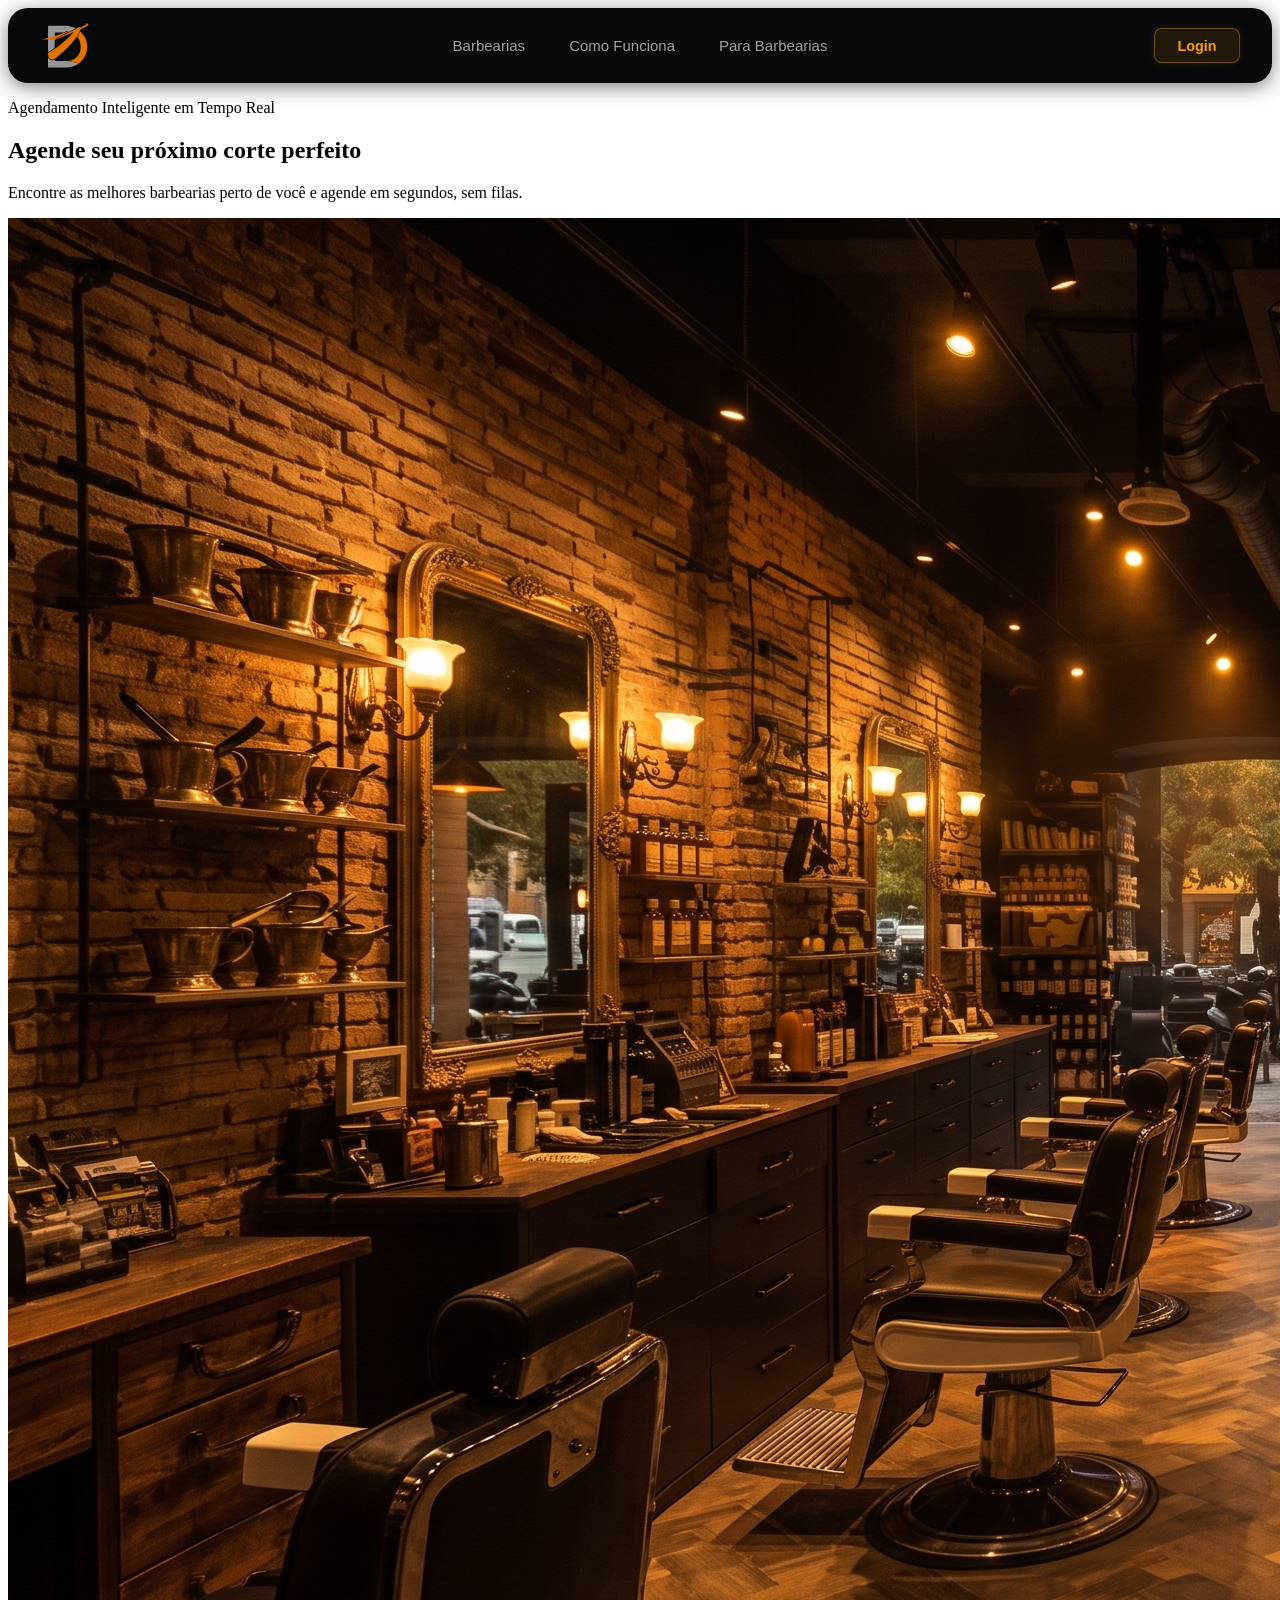
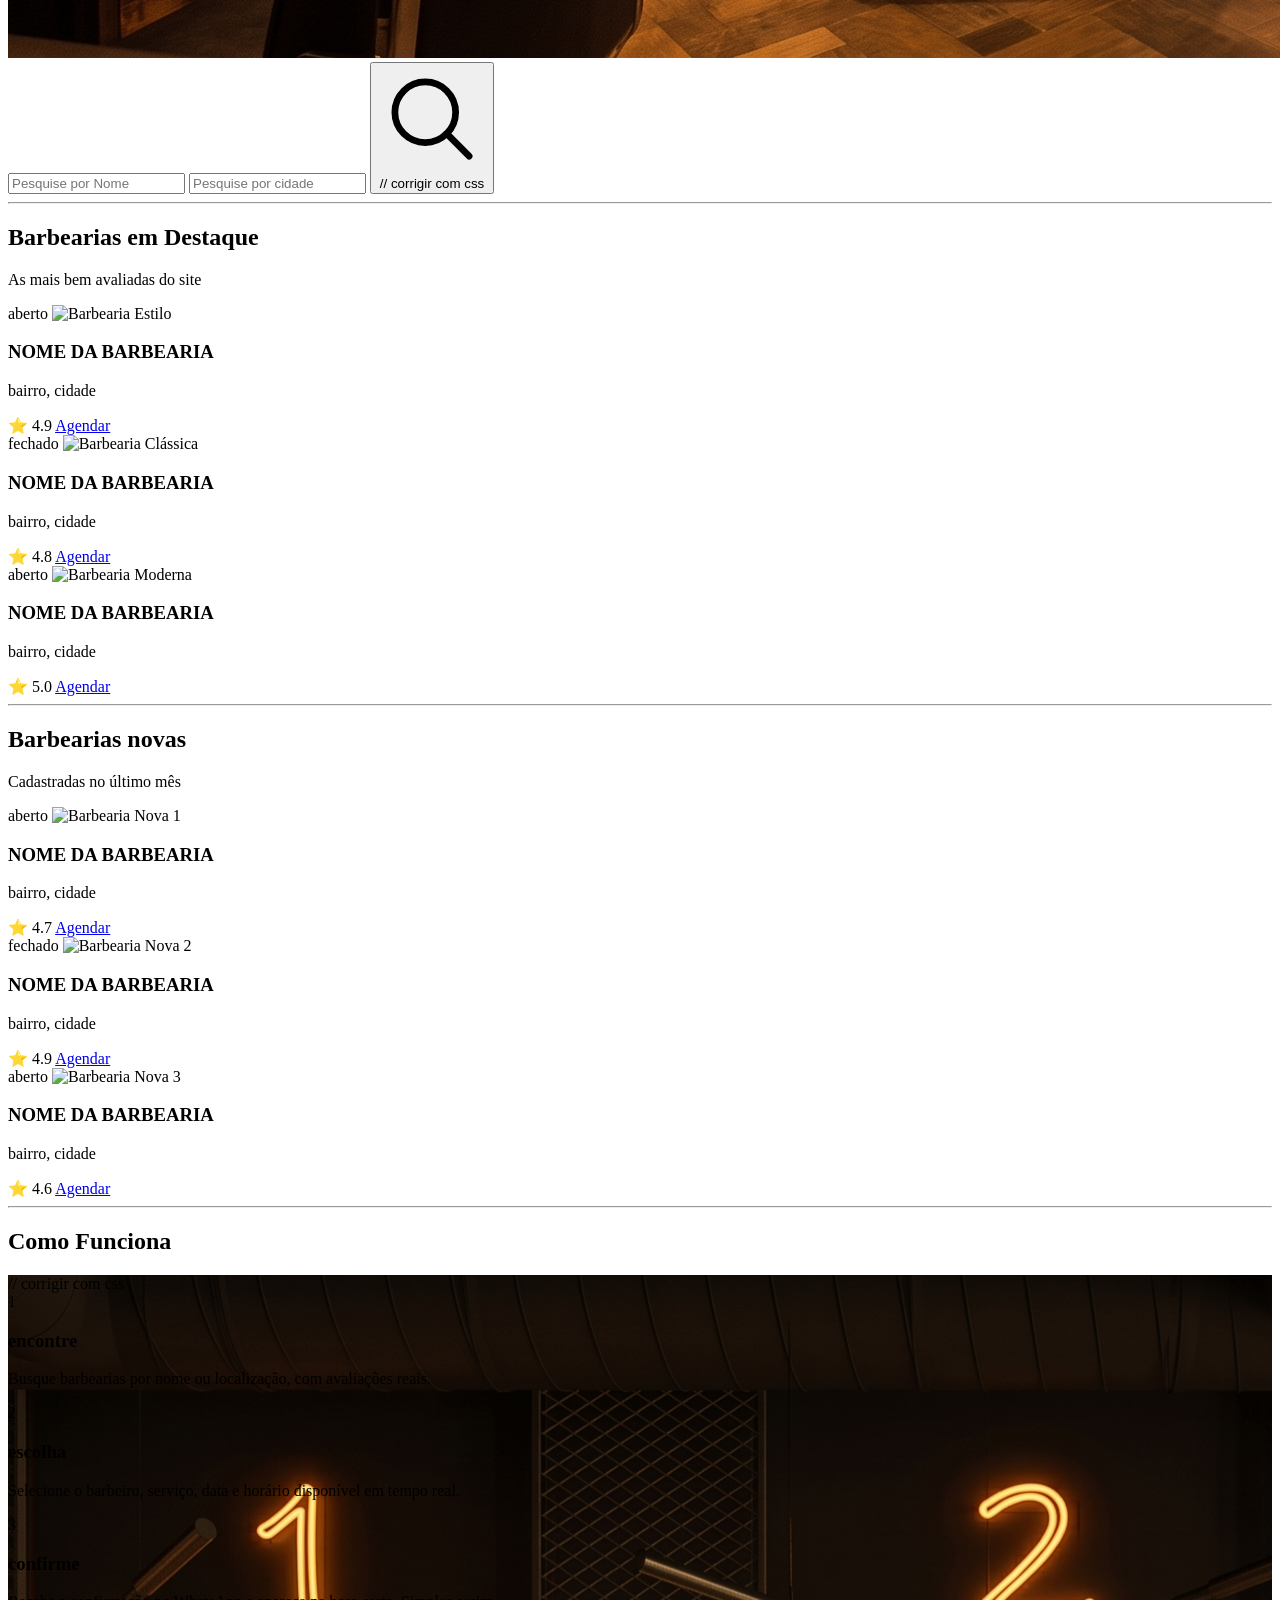
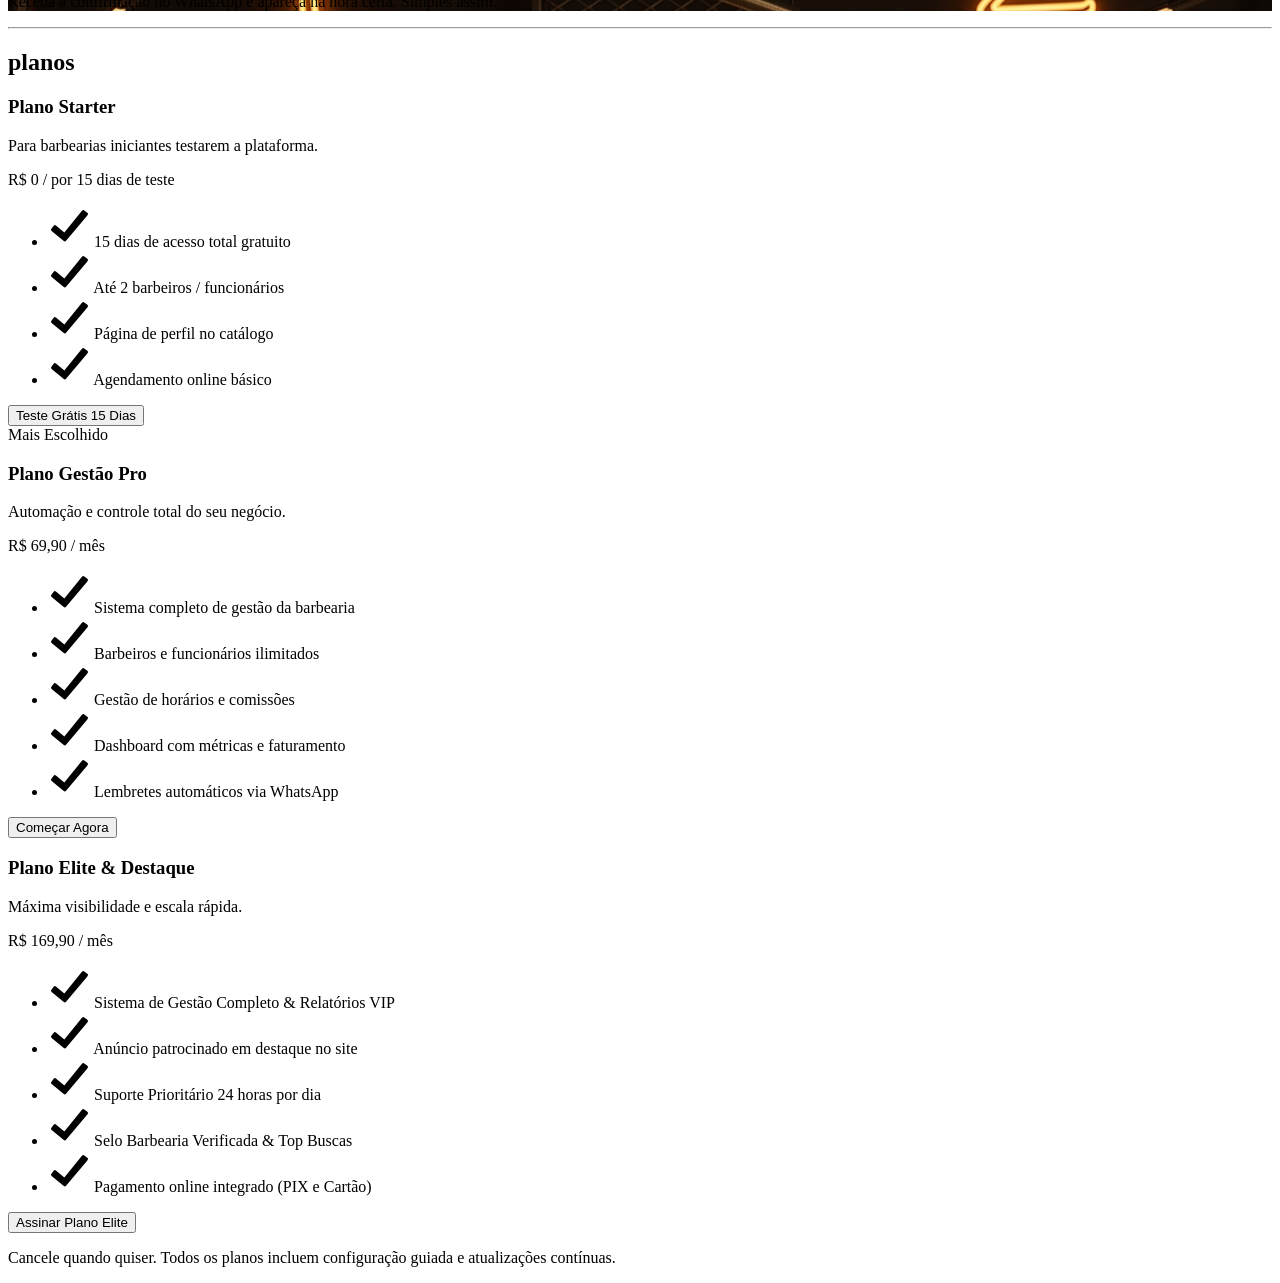
==== commit 6400aa74: "Criação de arquivos css para header e footer, criação de arquivo js para emplementar header e footer" ====
--- a/siteBarberDeck/src/html/index.html
+++ b/siteBarberDeck/src/html/index.html
@@ -7,9 +7,11 @@
     <meta name="keywords" content="HTML, CSS, JavaScript">
     <meta name="description" content="Gestor para barbearias">
     <title>BarberDeck</title>
+    <script src="../js/header-component.js" defer></script>
 </head>
 
 <body>
+    <barber-header></barber-header>
     <!-- PAGINA INICIAL PARA USUARIOS NÃO LOGADOS E CLIENTES -->
     <main class="main-content">
 
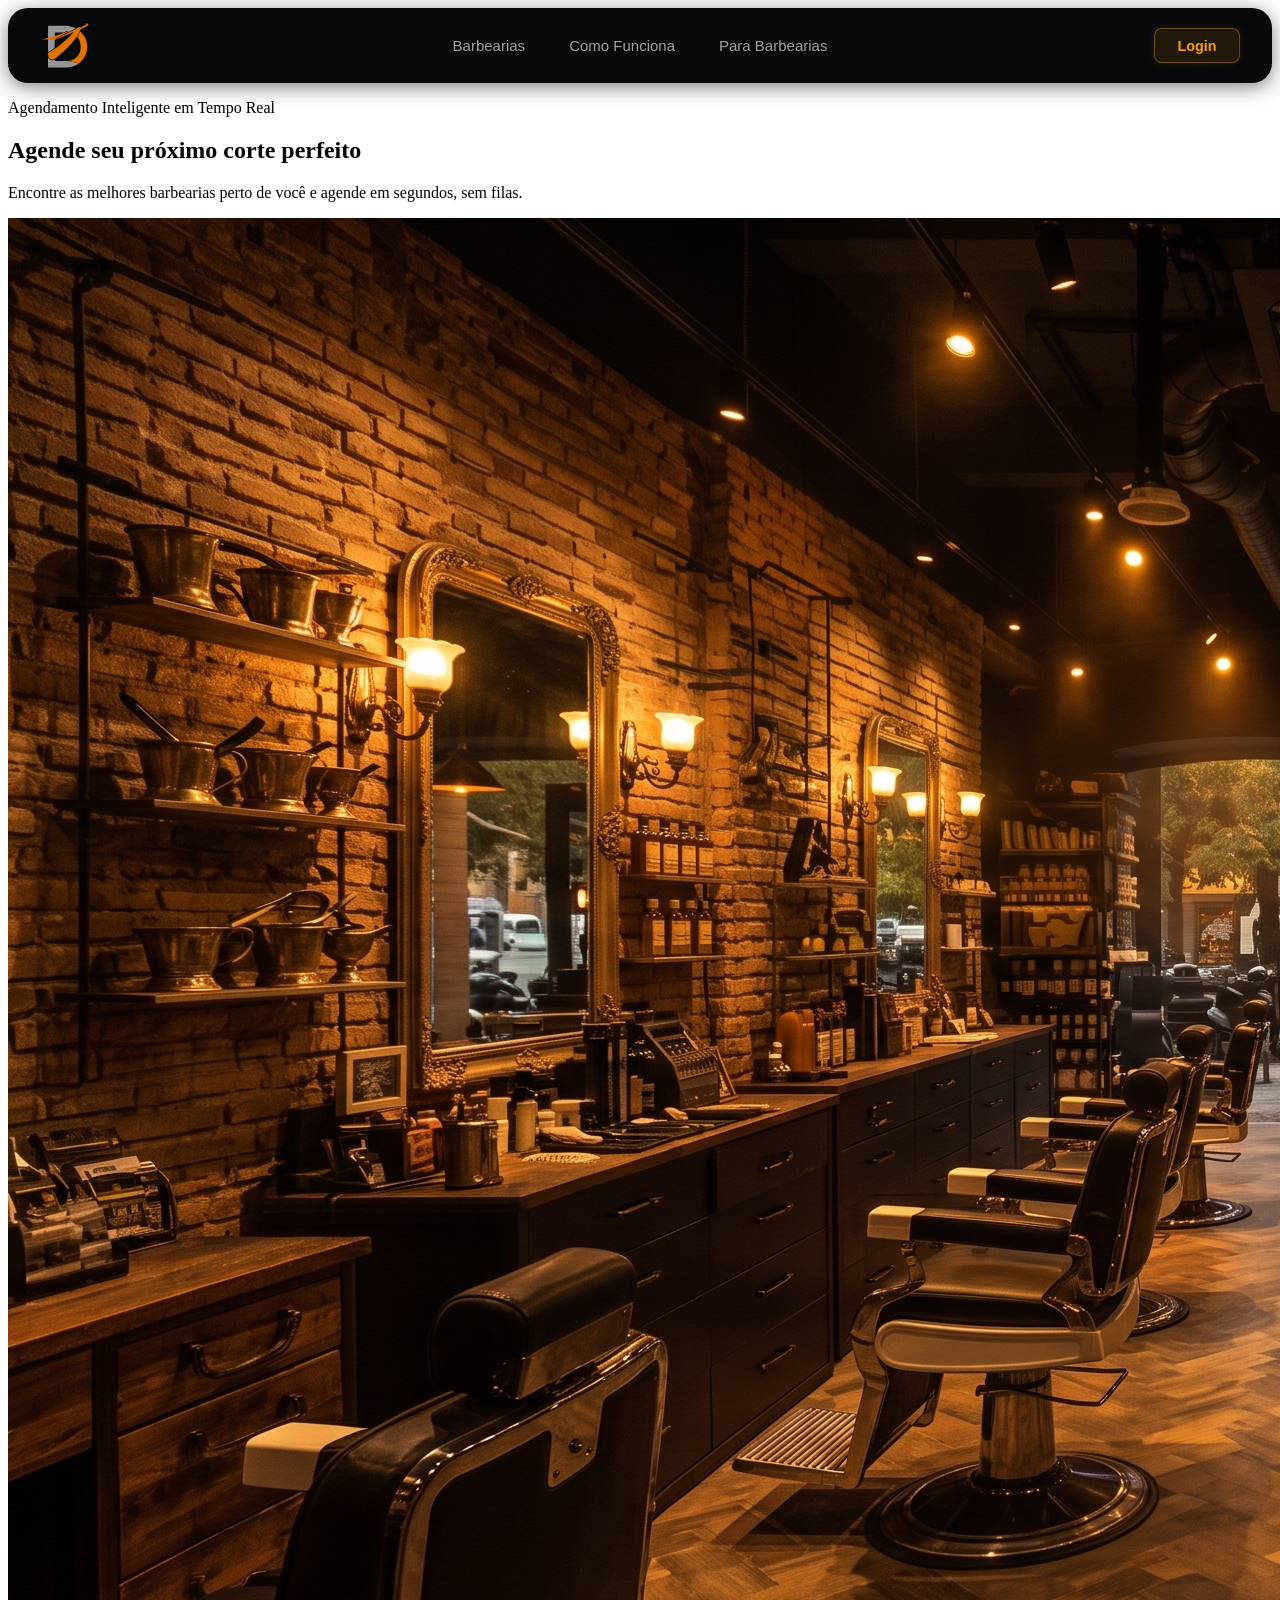
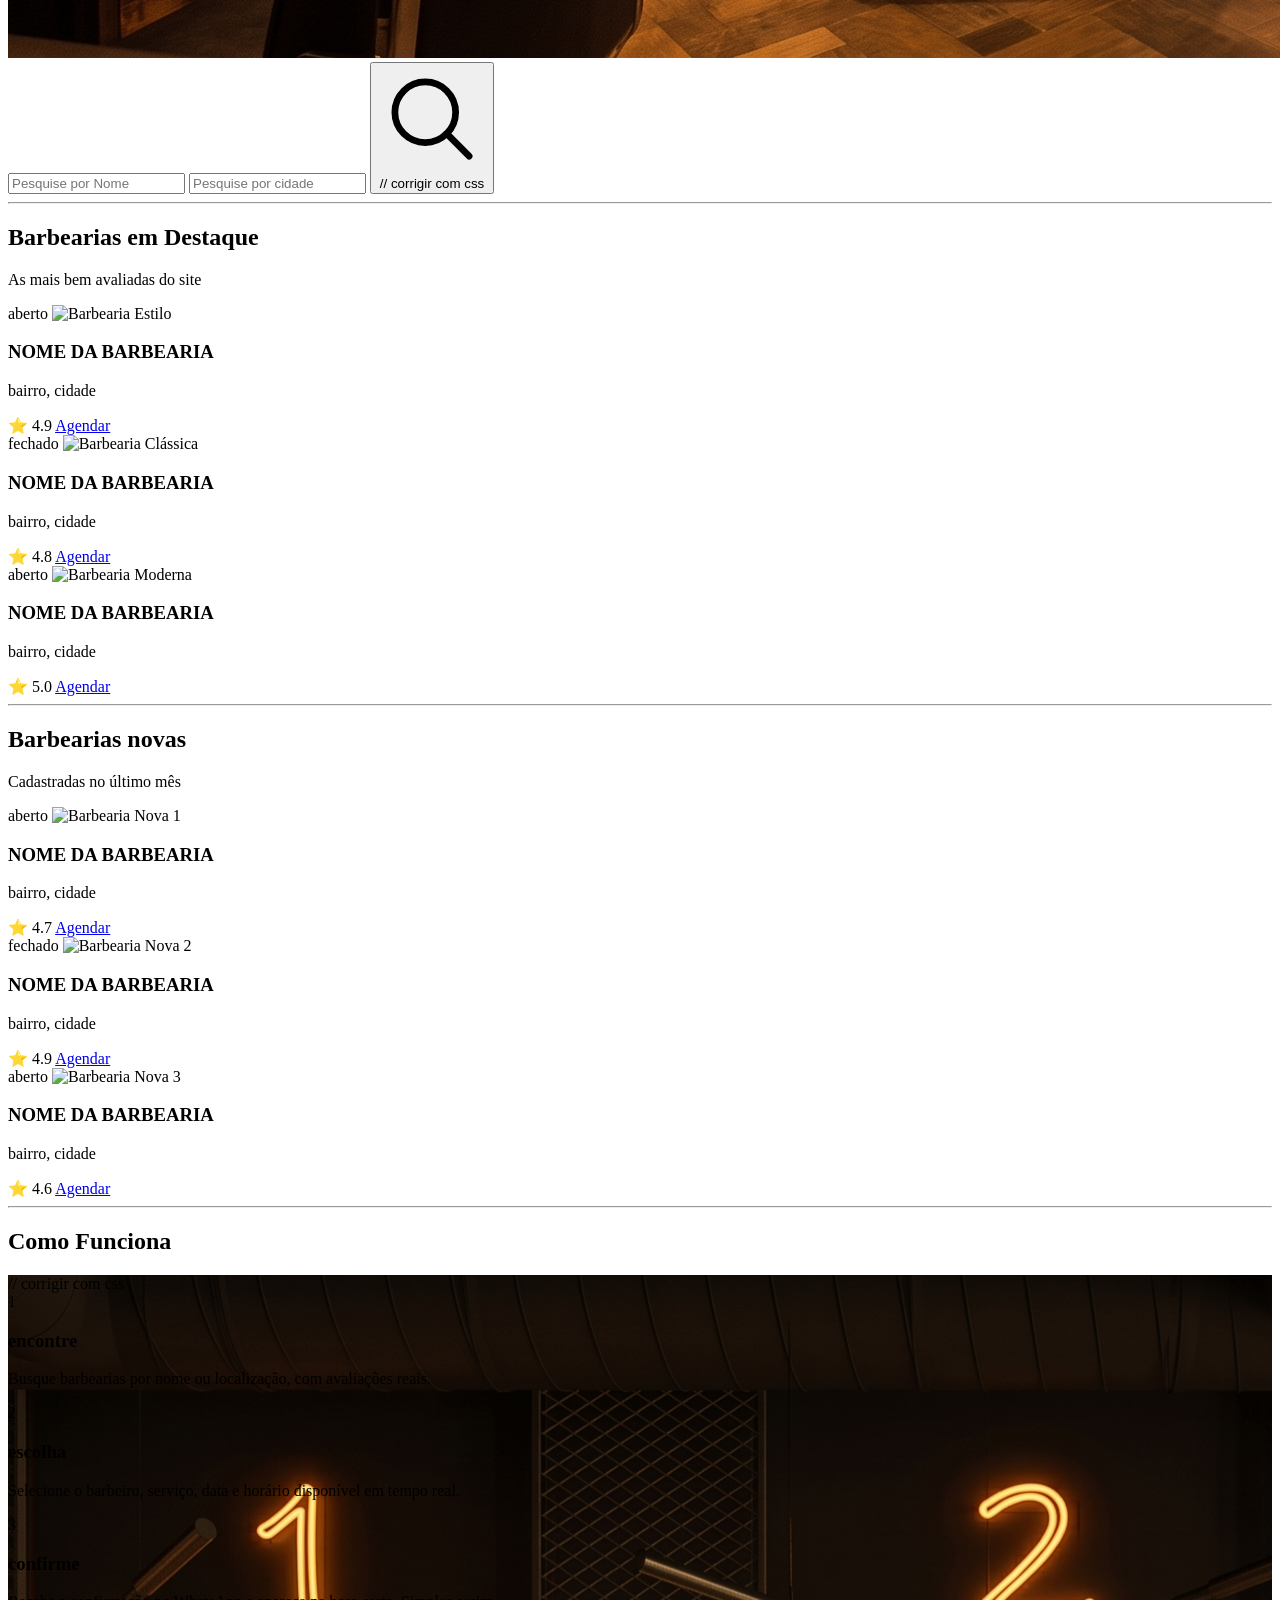
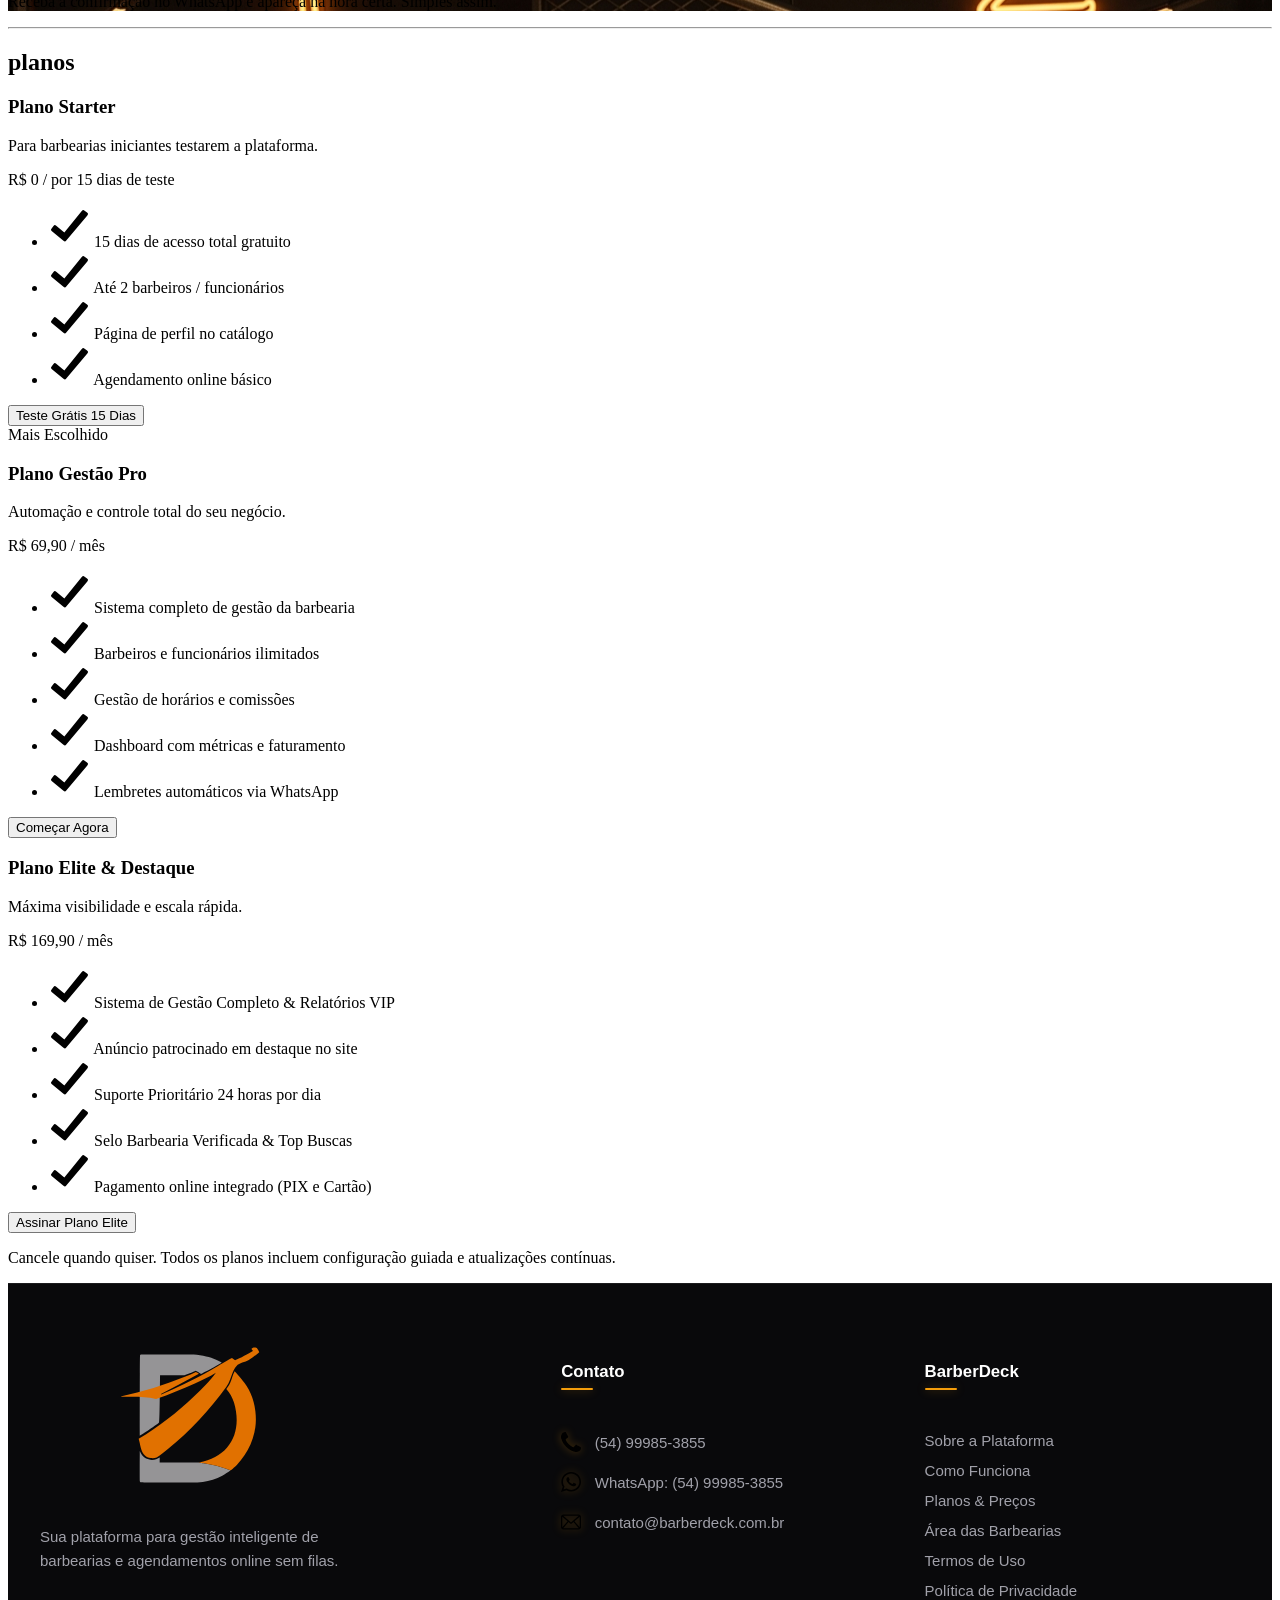
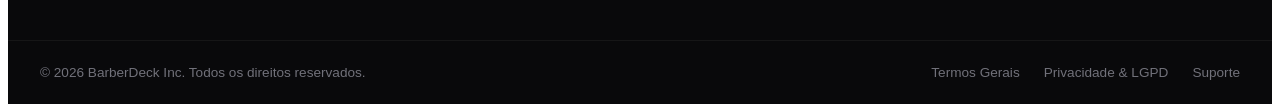
==== commit 134211f2: "ajustado js e (alteração da nomenclatura e correção do funcionamento), ajustado header (otimização d" ====
--- a/siteBarberDeck/src/html/index.html
+++ b/siteBarberDeck/src/html/index.html
@@ -7,7 +7,7 @@
     <meta name="keywords" content="HTML, CSS, JavaScript">
     <meta name="description" content="Gestor para barbearias">
     <title>BarberDeck</title>
-    <script src="../js/header-component.js" defer></script>
+    <script src="../js/header-footer-component.js" defer></script>
 </head>
 
 <body>
@@ -41,7 +41,7 @@
         <hr>
 
         <!-- Barbearias em Destaque -->
-        <section class="barbershops-section">
+        <section class="barbershops-section" id="barbearias-destaque">
             <div class="section-header">
                 <h2>Barbearias em Destaque</h2>
                 <p>As mais bem avaliadas do site</p>
@@ -102,7 +102,7 @@
 
         <!-- Barbearias Novas -->
         <section class="barbershops-section">
-            <div class="section-header">
+            <div class="section-header" id="barbearias-novas">
                 <h2>Barbearias novas</h2>
                 <p>Cadastradas no último mês</p>
             </div>
@@ -293,6 +293,8 @@
         </section>
 
     </main>
+    
+    <barber-footer></barber-footer>
 </body>
 
 </html>
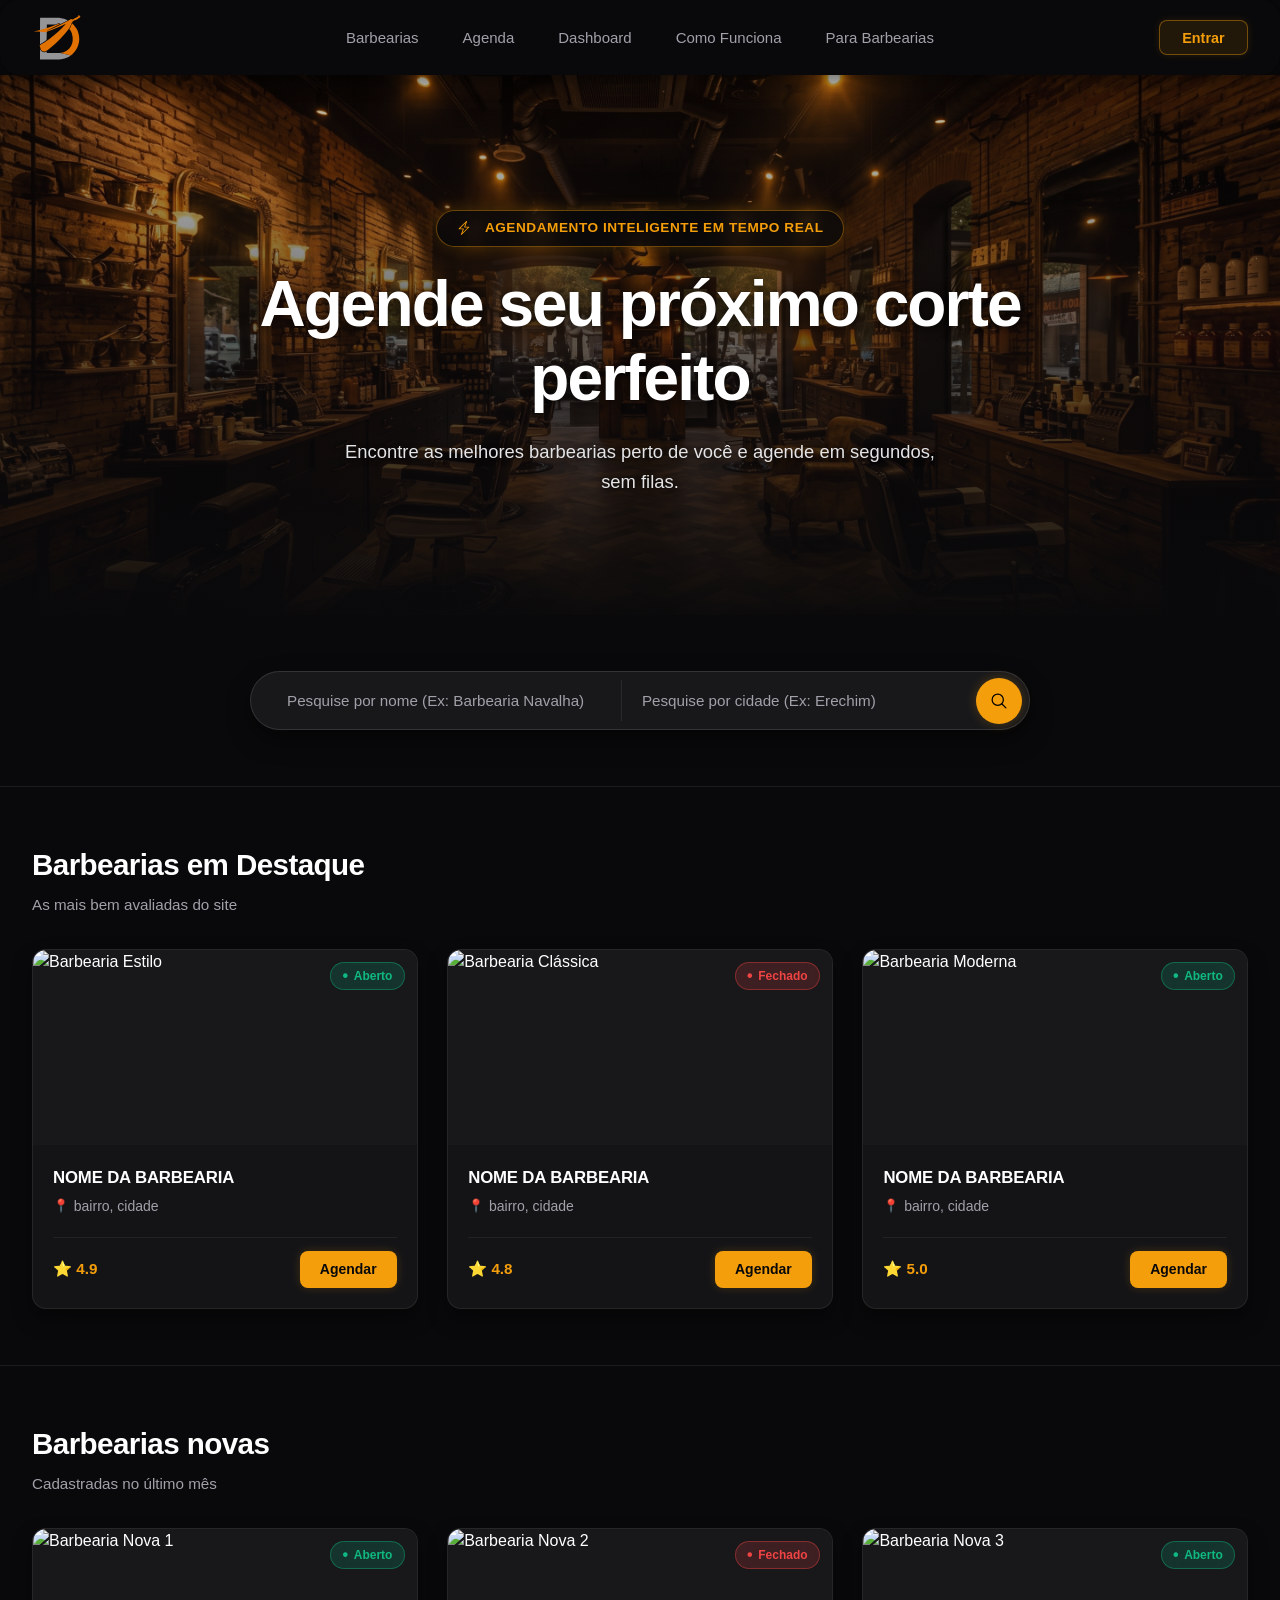
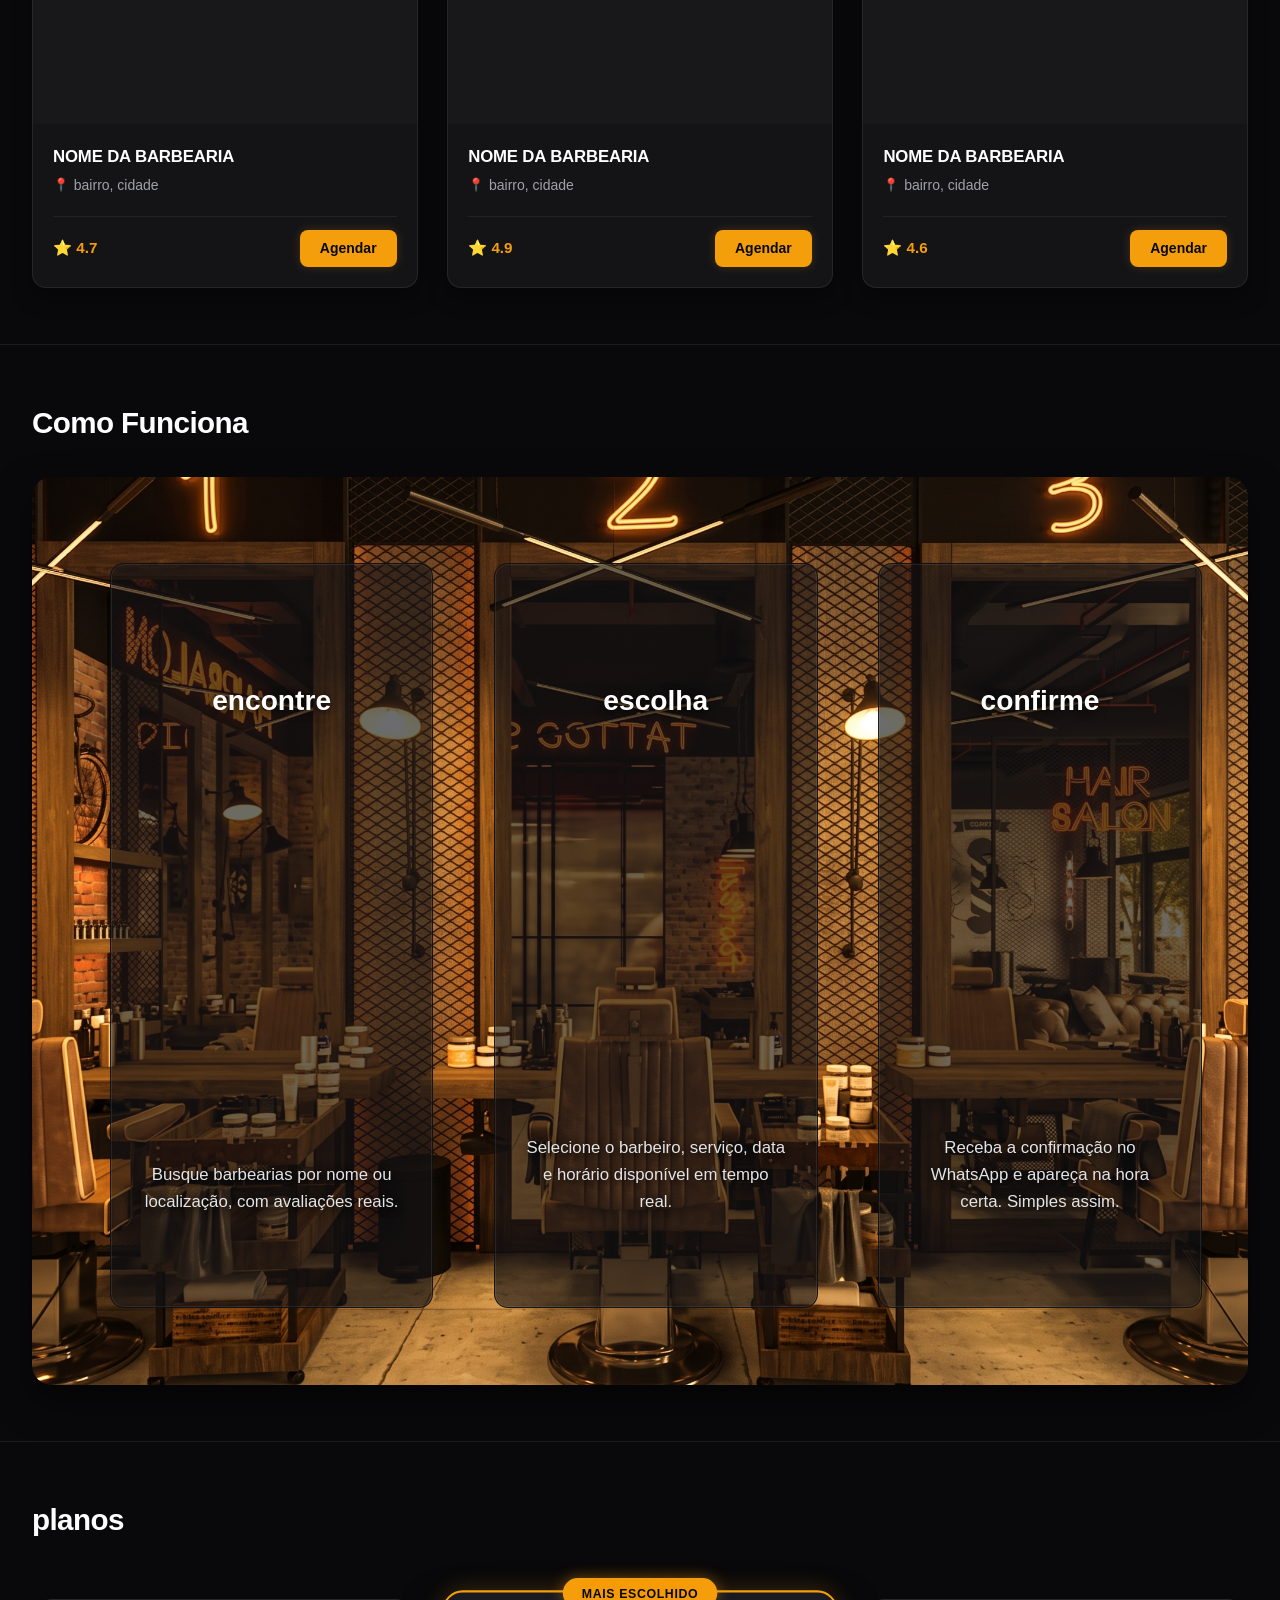
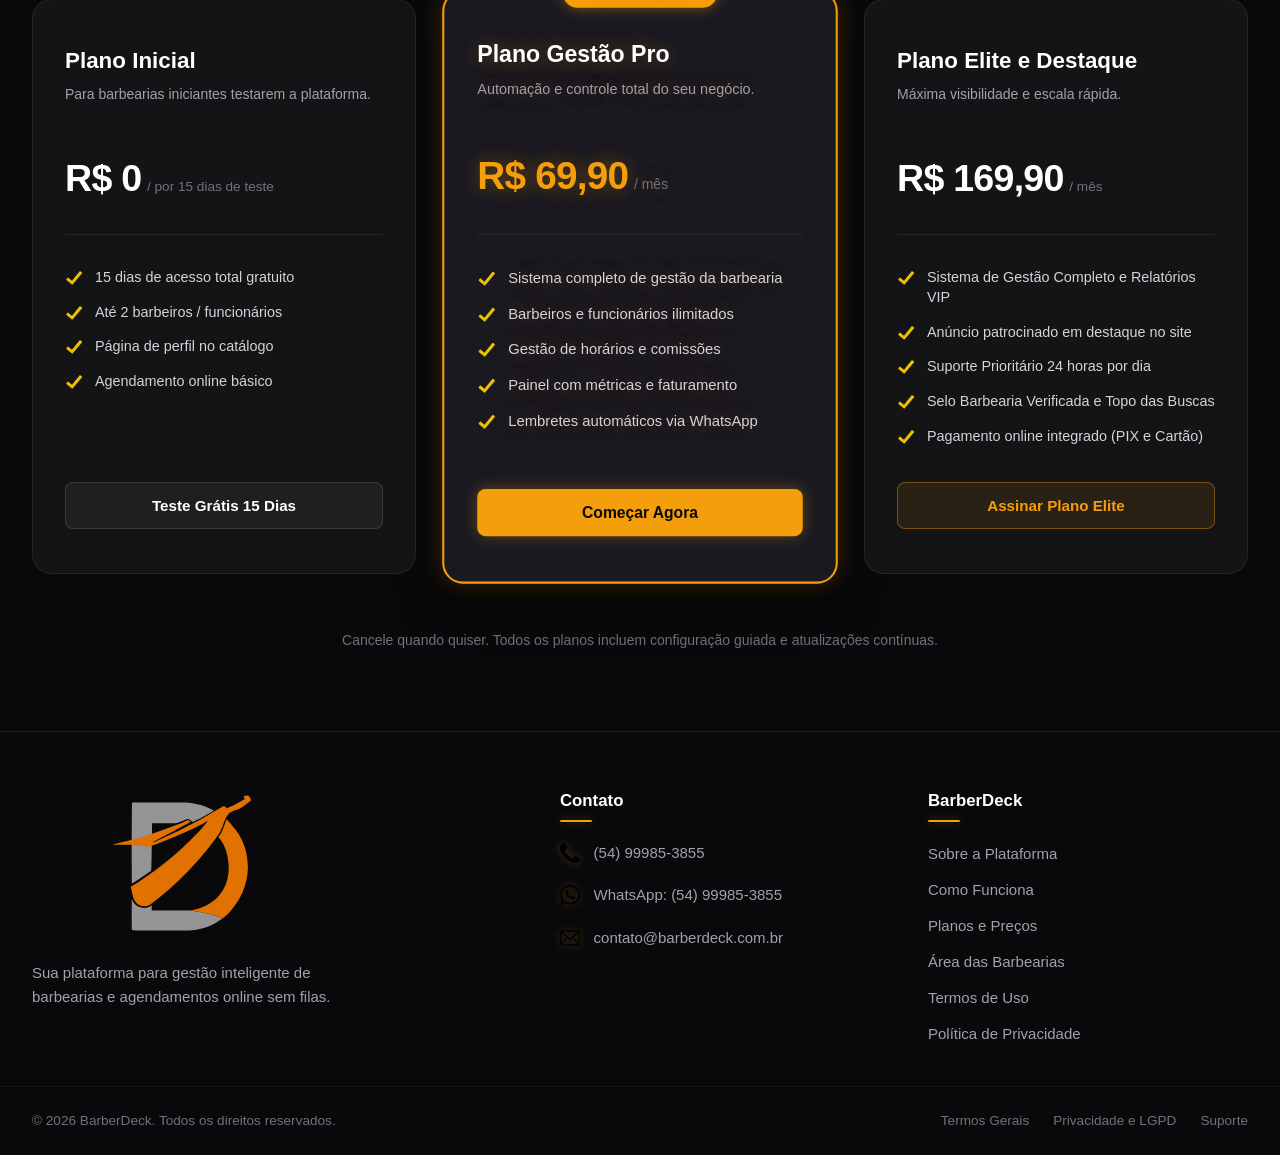
==== commit 5bcbdaf5: "alterações no css e html em geral visando otimização de codigo. Criação de paginas agneda, agendamen" ====
--- a/siteBarberDeck/src/html/index.html
+++ b/siteBarberDeck/src/html/index.html
@@ -4,36 +4,40 @@
 <head>
     <meta charset="UTF-8">
     <meta name="viewport" content="width=device-width, initial-scale=1.0">
-    <meta name="keywords" content="HTML, CSS, JavaScript">
+    <meta name="keywords" content="barbearia, agendamento online, corte de cabelo, barba, gestão de barbearia, BarberDeck">
     <meta name="description" content="Gestor para barbearias">
     <title>BarberDeck</title>
     <script src="../js/header-footer-component.js" defer></script>
+    <link rel="stylesheet" href="../css/style.css">
+    <link rel="stylesheet" href="../css/index.css">
 </head>
 
 <body>
     <barber-header></barber-header>
-    <!-- PAGINA INICIAL PARA USUARIOS NÃO LOGADOS E CLIENTES -->
-    <main class="main-content">
-
-        <!-- Hero Section -->
-        <section class="hero-section">
-            <div class="hero-text">
-                <p class="hero-p1">Agendamento Inteligente em Tempo Real</p>
-                <h1 class="hero-h1">Agende seu próximo corte perfeito</h1>
-                <p class="hero-p2">Encontre as melhores barbearias perto de você e agende em segundos, sem filas.</p>
-            </div>
-            <div class="hero-image">
+    <!-- PÁGINA INICIAL PARA USUÁRIOS NÃO LOGADOS E CLIENTES -->
+    <main class="conteudo-principal">
+
+        <!-- Seção de Apresentação -->
+        <section class="secao-apresentacao">
+            <div class="texto-apresentacao">
+                <p class="paragrafo-apresentacao-1">Agendamento Inteligente em Tempo Real</p>
+                <h1 class="titulo-apresentacao">Agende seu próximo corte perfeito</h1>
+                <p class="paragrafo-apresentacao-2">Encontre as melhores barbearias perto de você e agende em segundos, sem filas.</p>
+            </div>
+            <div class="imagem-apresentacao">
                 <img src="../images/imagem-topo-client.jpg" alt="Imagem principal da barbearia">
             </div>
         </section>
 
         <!-- Barra de Busca -->
-        <section class="search-section">
-            <form class="search-bar" action="/buscar" method="GET">
-                <input type="text" name="nome" id="nome-barber" placeholder="Pesquise por Nome">
-                <input type="text" name="cidade" id="idade-barber" placeholder="Pesquise por cidade">
+        <section class="secao-busca">
+            <form class="barra-busca" action="/buscar" method="GET">
+                <label for="nome-barbearia" class="apenas-leitor-tela">Pesquise por Nome</label>
+                <input type="text" name="nome" id="nome-barbearia" placeholder="Pesquise por nome (Ex: Barbearia Navalha)">
+                <label for="cidade-barbearia" class="apenas-leitor-tela">Pesquise por cidade</label>
+                <input type="text" name="cidade" id="cidade-barbearia" placeholder="Pesquise por cidade (Ex: Erechim)">
                 <button type="submit" aria-label="Buscar">
-                    <img src="../icons/icon-search.svg" alt="" class="search-icon"> // corrigir com css
+                    <img src="../icons/icon-search.svg" alt="" class="icone-busca">
                 </button>
             </form>
         </section>
@@ -41,57 +45,57 @@
         <hr>
 
         <!-- Barbearias em Destaque -->
-        <section class="barbershops-section" id="barbearias-destaque">
-            <div class="section-header">
+        <section class="secao-barbearias" id="barbearias-destaque">
+            <div class="cabecalho-secao">
                 <h2>Barbearias em Destaque</h2>
                 <p>As mais bem avaliadas do site</p>
             </div>
 
-            <div class="cards-grid">
-                <!-- Card Barbearia (exemplo Aberto) -->
-                <article class="barbershop-card">
-                    <div class="card-image-wrapper">
-                        <span class="status-badge open">aberto</span>
+            <div class="grade-cartoes">
+                <!-- Cartão Barbearia (exemplo Aberto) -->
+                <article class="cartao-barbearia">
+                    <div class="container-imagem-cartao">
+                        <span class="selo-status aberto">aberto</span>
                         <img src="barbearia1.jpg" alt="Barbearia Estilo">
                     </div>
-                    <div class="card-info">
-                        <h3>NOME DA BARBEARIA</h3>
-                        <p class="location">bairro, cidade</p>
-                        <div class="card-bottom">
-                            <span class="rating">⭐ 4.9</span>
-                            <a href="/agendar/1" class="btn-agendar">Agendar</a>
-                        </div>
-                    </div>
-                </article>
-
-                <!-- Card Barbearia (exemplo Fechado) -->
-                <article class="barbershop-card">
-                    <div class="card-image-wrapper">
-                        <span class="status-badge closed">fechado</span>
+                    <div class="informacoes-cartao">
+                        <h3>NOME DA BARBEARIA</h3>
+                        <p class="localizacao">bairro, cidade</p>
+                        <div class="rodape-cartao">
+                            <span class="avaliacao">⭐ 4.9</span>
+                            <a href="agendamento.html" class="botao-agendar">Agendar</a>
+                        </div>
+                    </div>
+                </article>
+
+                <!-- Cartão Barbearia (exemplo Fechado) -->
+                <article class="cartao-barbearia">
+                    <div class="container-imagem-cartao">
+                        <span class="selo-status fechado">fechado</span>
                         <img src="barbearia2.jpg" alt="Barbearia Clássica">
                     </div>
-                    <div class="card-info">
-                        <h3>NOME DA BARBEARIA</h3>
-                        <p class="location">bairro, cidade</p>
-                        <div class="card-bottom">
-                            <span class="rating">⭐ 4.8</span>
-                            <a href="/agendar/2" class="btn-agendar">Agendar</a>
-                        </div>
-                    </div>
-                </article>
-
-                <!-- Card Barbearia -->
-                <article class="barbershop-card">
-                    <div class="card-image-wrapper">
-                        <span class="status-badge open">aberto</span>
+                    <div class="informacoes-cartao">
+                        <h3>NOME DA BARBEARIA</h3>
+                        <p class="localizacao">bairro, cidade</p>
+                        <div class="rodape-cartao">
+                            <span class="avaliacao">⭐ 4.8</span>
+                            <a href="agendamento.html" class="botao-agendar">Agendar</a>
+                        </div>
+                    </div>
+                </article>
+
+                <!-- Cartão Barbearia -->
+                <article class="cartao-barbearia">
+                    <div class="container-imagem-cartao">
+                        <span class="selo-status aberto">aberto</span>
                         <img src="barbearia3.jpg" alt="Barbearia Moderna">
                     </div>
-                    <div class="card-info">
-                        <h3>NOME DA BARBEARIA</h3>
-                        <p class="location">bairro, cidade</p>
-                        <div class="card-bottom">
-                            <span class="rating">⭐ 5.0</span>
-                            <a href="/agendar/3" class="btn-agendar">Agendar</a>
+                    <div class="informacoes-cartao">
+                        <h3>NOME DA BARBEARIA</h3>
+                        <p class="localizacao">bairro, cidade</p>
+                        <div class="rodape-cartao">
+                            <span class="avaliacao">⭐ 5.0</span>
+                            <a href="agendamento.html" class="botao-agendar">Agendar</a>
                         </div>
                     </div>
                 </article>
@@ -101,54 +105,54 @@
         <hr>
 
         <!-- Barbearias Novas -->
-        <section class="barbershops-section">
-            <div class="section-header" id="barbearias-novas">
+        <section class="secao-barbearias" id="barbearias-novas">
+            <div class="cabecalho-secao">
                 <h2>Barbearias novas</h2>
                 <p>Cadastradas no último mês</p>
             </div>
 
-            <div class="cards-grid"> <!-- cards apenas de demonstração (posteriormente serao gerados com o js) -->
-                <article class="barbershop-card">
-                    <div class="card-image-wrapper">
-                        <span class="status-badge open">aberto</span>
+            <div class="grade-cartoes"> <!-- cartões apenas de demonstração (posteriormente serão gerados com o JS) -->
+                <article class="cartao-barbearia">
+                    <div class="container-imagem-cartao">
+                        <span class="selo-status aberto">aberto</span>
                         <img src="barbearia4.jpg" alt="Barbearia Nova 1">
                     </div>
-                    <div class="card-info">
-                        <h3>NOME DA BARBEARIA</h3>
-                        <p class="location">bairro, cidade</p>
-                        <div class="card-bottom">
-                            <span class="rating">⭐ 4.7</span>
-                            <a href="/agendar/4" class="btn-agendar">Agendar</a>
-                        </div>
-                    </div>
-                </article>
-
-                <article class="barbershop-card">
-                    <div class="card-image-wrapper">
-                        <span class="status-badge closed">fechado</span>
+                    <div class="informacoes-cartao">
+                        <h3>NOME DA BARBEARIA</h3>
+                        <p class="localizacao">bairro, cidade</p>
+                        <div class="rodape-cartao">
+                            <span class="avaliacao">⭐ 4.7</span>
+                            <a href="agendamento.html" class="botao-agendar">Agendar</a>
+                        </div>
+                    </div>
+                </article>
+
+                <article class="cartao-barbearia">
+                    <div class="container-imagem-cartao">
+                        <span class="selo-status fechado">fechado</span>
                         <img src="barbearia5.jpg" alt="Barbearia Nova 2">
                     </div>
-                    <div class="card-info">
-                        <h3>NOME DA BARBEARIA</h3>
-                        <p class="location">bairro, cidade</p>
-                        <div class="card-bottom">
-                            <span class="rating">⭐ 4.9</span>
-                            <a href="/agendar/5" class="btn-agendar">Agendar</a>
-                        </div>
-                    </div>
-                </article>
-
-                <article class="barbershop-card">
-                    <div class="card-image-wrapper">
-                        <span class="status-badge open">aberto</span>
+                    <div class="informacoes-cartao">
+                        <h3>NOME DA BARBEARIA</h3>
+                        <p class="localizacao">bairro, cidade</p>
+                        <div class="rodape-cartao">
+                            <span class="avaliacao">⭐ 4.9</span>
+                            <a href="agendamento.html" class="botao-agendar">Agendar</a>
+                        </div>
+                    </div>
+                </article>
+
+                <article class="cartao-barbearia">
+                    <div class="container-imagem-cartao">
+                        <span class="selo-status aberto">aberto</span>
                         <img src="barbearia6.jpg" alt="Barbearia Nova 3">
                     </div>
-                    <div class="card-info">
-                        <h3>NOME DA BARBEARIA</h3>
-                        <p class="location">bairro, cidade</p>
-                        <div class="card-bottom">
-                            <span class="rating">⭐ 4.6</span>
-                            <a href="/agendar/6" class="btn-agendar">Agendar</a>
+                    <div class="informacoes-cartao">
+                        <h3>NOME DA BARBEARIA</h3>
+                        <p class="localizacao">bairro, cidade</p>
+                        <div class="rodape-cartao">
+                            <span class="avaliacao">⭐ 4.6</span>
+                            <a href="agendamento.html" class="botao-agendar">Agendar</a>
                         </div>
                     </div>
                 </article>
@@ -158,27 +162,23 @@
         <hr>
 
         <!-- Como Funciona -->
-        <section class="how-it-works-section" id="como-funciona">
-            <div class="section-header">
+        <section class="secao-como-funciona" id="como-funciona">
+            <div class="cabecalho-secao">
                 <h2>Como Funciona</h2>
             </div>
 
-
-            <div class="how-it-works-container" style="background-image: url('../images/imagem-passos-a-passo.jpg')"> //
-                corrigir com css
-                <div class="steps-grid">
-                    <div class="step-card">
-                        <span class="step-number">1</span>
+            <div class="container-como-funciona">
+                <img src="../images/imagem-passos-a-passo.jpg" alt="Imagem de fundo da seção Como Funciona" class="imagem-fundo">
+                <div class="grade-passos">
+                    <div class="cartao-passo">
                         <h3>encontre</h3>
                         <p>Busque barbearias por nome ou localização, com avaliações reais.</p>
                     </div>
-                    <div class="step-card">
-                        <span class="step-number">2</span>
+                    <div class="cartao-passo">
                         <h3>escolha</h3>
                         <p>Selecione o barbeiro, serviço, data e horário disponível em tempo real.</p>
                     </div>
-                    <div class="step-card">
-                        <span class="step-number">3</span>
+                    <div class="cartao-passo">
                         <h3>confirme</h3>
                         <p>Receba a confirmação no WhatsApp e apareça na hora certa. Simples assim.</p>
                     </div>
@@ -189,105 +189,109 @@
         <hr>
 
         <!-- Planos -->
-        <section class="plans-section" id="planos">
-            <div class="section-header">
+        <section class="secao-planos" id="planos">
+            <div class="cabecalho-secao">
                 <h2>planos</h2>
             </div>
 
-            <div class="plans-container">
-                <div class="plans-grid">
+            <div class="container-planos">
+                <div class="grade-planos">
                     <!-- PLANO 1 -->
-                    <div class="plan-card">
-                        <h3 class="plan-name">Plano Starter</h3>
-                        <p class="plan-target">Para barbearias iniciantes testarem a plataforma.</p>
-                        <div class="plan-price-box">
-                            <span class="price-val">R$ 0</span>
-                            <span class="price-period"> / por 15 dias de teste</span>
-                        </div>
-                        <ul class="plan-features-list">
-                            <li class="plan-feature-item">
-                                <img src="..\icons\icon-check.svg" alt="Check">
-                                <span>15 dias de acesso total gratuito</span></li>
-                            <li class="plan-feature-item">
-                                <img src="..\icons\icon-check.svg" alt="Check">
-                                <span>Até 2 barbeiros / funcionários</span></li>
-                            <li class="plan-feature-item">
-                                <img src="..\icons\icon-check.svg" alt="Check">
-                                <span>Página de perfil no catálogo</span></li>
-                            <li class="plan-feature-item">
-                                <img src="..\icons\icon-check.svg" alt="Check">
-                                <span>Agendamento online básico</span></li>
+                    <div class="cartao-plano">
+                        <h3 class="nome-plano">Plano Inicial</h3>
+                        <p class="publico-plano">Para barbearias iniciantes testarem a plataforma.</p>
+                        <div class="caixa-preco-plano">
+                            <span class="valor-preco">R$ 0</span>
+                            <span class="periodo-preco"> / por 15 dias de teste</span>
+                        </div>
+                        <ul class="lista-recursos-plano">
+                            <li class="item-recurso-plano">
+                                <img src="../icons/icon-check.svg" alt="Verificado">
+                                <span>15 dias de acesso total gratuito</span>
+                            </li>
+                            <li class="item-recurso-plano">
+                                <img src="../icons/icon-check.svg" alt="Verificado">
+                                <span>Até 2 barbeiros / funcionários</span>
+                            </li>
+                            <li class="item-recurso-plano">
+                                <img src="../icons/icon-check.svg" alt="Verificado">
+                                <span>Página de perfil no catálogo</span>
+                            </li>
+                            <li class="item-recurso-plano">
+                                <img src="../icons/icon-check.svg" alt="Verificado">
+                                <span>Agendamento online básico</span>
+                            </li>
                         </ul>
-                        <button class="btn-plan">Teste Grátis 15 Dias</button>
+                        <button class="botao-plano">Teste Grátis 15 Dias</button>
                     </div>
 
                     <!-- PLANO 2 -->
-                    <div class="plan-card featured">
-                        <div class="plan-badge-highlight">Mais Escolhido</div>
-                        <h3 class="plan-name">Plano Gestão Pro</h3>
-                        <p class="plan-target">Automação e controle total do seu negócio.</p>
-                        <div class="plan-price-box">
-                            <span class="price-val">R$ 69,90</span>
-                            <span class="price-period"> / mês</span>
-                        </div>
-                        <ul class="plan-features-list">
-                            <li class="plan-feature-item">
-                                <img src="..\icons\icon-check.svg" alt="Check">
+                    <div class="cartao-plano destaque">
+                        <div class="selo-plano-destaque">Mais Escolhido</div>
+                        <h3 class="nome-plano">Plano Gestão Pro</h3>
+                        <p class="publico-plano">Automação e controle total do seu negócio.</p>
+                        <div class="caixa-preco-plano">
+                            <span class="valor-preco">R$ 69,90</span>
+                            <span class="periodo-preco"> / mês</span>
+                        </div>
+                        <ul class="lista-recursos-plano">
+                            <li class="item-recurso-plano">
+                                <img src="../icons/icon-check.svg" alt="Verificado">
                                 <span>Sistema completo de gestão da barbearia</span>
                             </li>
-                            <li class="plan-feature-item">
-                                <img src="..\icons\icon-check.svg" alt="Check">
+                            <li class="item-recurso-plano">
+                                <img src="../icons/icon-check.svg" alt="Verificado">
                                 <span>Barbeiros e funcionários ilimitados</span>
                             </li>
-                            <li class="plan-feature-item">
-                                <img src="..\icons\icon-check.svg" alt="Check">
+                            <li class="item-recurso-plano">
+                                <img src="../icons/icon-check.svg" alt="Verificado">
                                 <span>Gestão de horários e comissões</span>
                             </li>
-                            <li class="plan-feature-item">
-                                <img src="..\icons\icon-check.svg" alt="Check">
-                                <span>Dashboard com métricas e faturamento</span>
-                            </li>
-                            <li class="plan-feature-item">
-                                <img src="..\icons\icon-check.svg" alt="Check">
+                            <li class="item-recurso-plano">
+                                <img src="../icons/icon-check.svg" alt="Verificado">
+                                <span>Painel com métricas e faturamento</span>
+                            </li>
+                            <li class="item-recurso-plano">
+                                <img src="../icons/icon-check.svg" alt="Verificado">
                                 <span>Lembretes automáticos via WhatsApp</span>
                             </li>
                         </ul>
-                        <button class="btn-plan-secundary">Começar Agora</button>
+                        <button class="botao-plano-secundario">Começar Agora</button>
                     </div>
 
                     <!-- PLANO 3 -->
-                    <div class="plan-card">
-                        <h3 class="plan-name">Plano Elite & Destaque</h3>
-                        <p class="plan-target">Máxima visibilidade e escala rápida.</p>
-                        <div class="plan-price-box">
-                            <span class="price-val">R$ 169,90</span>
-                            <span class="price-period"> / mês</span>
-                        </div>
-                        <ul class="plan-features-list">
-                            <li class="plan-feature-item">
-                                <img src="..\icons\icon-check.svg" alt="Check">
-                                <span>Sistema de Gestão Completo & Relatórios VIP</span>
-                            </li>
-                            <li class="plan-feature-item">
-                                <img src="..\icons\icon-check.svg" alt="Check">
+                    <div class="cartao-plano">
+                        <h3 class="nome-plano">Plano Elite e Destaque</h3>
+                        <p class="publico-plano">Máxima visibilidade e escala rápida.</p>
+                        <div class="caixa-preco-plano">
+                            <span class="valor-preco">R$ 169,90</span>
+                            <span class="periodo-preco"> / mês</span>
+                        </div>
+                        <ul class="lista-recursos-plano">
+                            <li class="item-recurso-plano">
+                                <img src="../icons/icon-check.svg" alt="Verificado">
+                                <span>Sistema de Gestão Completo e Relatórios VIP</span>
+                            </li>
+                            <li class="item-recurso-plano">
+                                <img src="../icons/icon-check.svg" alt="Verificado">
                                 <span>Anúncio patrocinado em destaque no site</span>
                             </li>
-                            <li class="plan-feature-item">
-                                <img src="..\icons\icon-check.svg" alt="Check">
+                            <li class="item-recurso-plano">
+                                <img src="../icons/icon-check.svg" alt="Verificado">
                                 <span>Suporte Prioritário 24 horas por dia</span>
                             </li>
-                            <li class="plan-feature-item">
-                                <img src="..\icons\icon-check.svg" alt="Check">
-                                <span>Selo Barbearia Verificada & Top Buscas</span>
-                            </li>
-                            <li class="plan-feature-item">
-                                <img src="..\icons\icon-check.svg" alt="Check">
+                            <li class="item-recurso-plano">
+                                <img src="../icons/icon-check.svg" alt="Verificado">
+                                <span>Selo Barbearia Verificada e Topo das Buscas</span>
+                            </li>
+                            <li class="item-recurso-plano">
+                                <img src="../icons/icon-check.svg" alt="Verificado">
                                 <span>Pagamento online integrado (PIX e Cartão)</span>
                             </li>
                         </ul>
-                        <button class="btn-plan-secundary">Assinar Plano Elite</button>
-                    </div>
-                    <p class="plan-notes">Cancele quando quiser. Todos os planos incluem configuração guiada e atualizações contínuas.</p>
+                        <button class="botao-plano-secundario">Assinar Plano Elite</button>
+                    </div>
+                    <p class="observacoes-planos">Cancele quando quiser. Todos os planos incluem configuração guiada e atualizações contínuas.</p>
                 </div>
             </div>
         </section>
@@ -297,4 +301,4 @@
     <barber-footer></barber-footer>
 </body>
 
-</html>+</html>
--- a/siteBarberDeck/src/css/style.css
+++ b/siteBarberDeck/src/css/style.css
@@ -0,0 +1,136 @@
+
+   /* ESTILOS GLOBAIS */
+
+:root {
+    /* Paleta Dark */
+    --bg-main: #09090b;
+    --bg-header: #09090b;
+    --bg-surface: #121215;
+    --bg-surface-elevated: #18181b;
+    --bg-card: #141417;
+    --bg-input: #1a1a1e;
+
+    /* Destaques Âmbar / Ouro */
+    --amber-primary: #f59e0b;
+    --amber-hover: #fbbf24;
+    --amber-dark: #d97706;
+    --amber-glow: 0 0 16px rgba(245, 158, 11, 0.35);
+    --amber-glow-strong: 0 0 25px rgba(245, 158, 11, 0.50);
+    --amber-tint: rgba(245, 158, 11, 0.10);
+    --amber-border: rgba(245, 158, 11, 0.40);
+    --border-amber: rgba(245, 158, 11, 0.40);
+
+    /* Textos */
+    --text-primary: #ffffff;
+    --text-secondary: #a1a1aa;
+    --text-muted: #71717a;
+    --text-dark: #09090b;
+    --text-inverse: #09090b;
+
+    /* Badges de Status */
+    --status-open-bg: rgba(16, 185, 129, 0.18);
+    --status-open-text: #10b981;
+    --status-open-border: rgba(16, 185, 129, 0.40);
+
+    --status-closed-bg: rgba(239, 68, 68, 0.18);
+    --status-closed-text: #ef4444;
+    --status-closed-border: rgba(239, 68, 68, 0.40);
+
+    /* Bordas */
+    --border-subtle: rgba(255, 255, 255, 0.08);
+    --border-card: rgba(255, 255, 255, 0.12);
+
+    /* Tipografia e Raios */
+    --font-main: 'Plus Jakarta Sans', 'Inter', 'Roboto', -apple-system, sans-serif;
+    --radius-sm: 6px;
+    --radius-md: 8px;
+    --radius-lg: 14px;
+    --radius-xl: 20px;
+    --radius-full: 9999px;
+}
+
+/* Reset básico */
+* {
+    box-sizing: border-box;
+    margin: 0;
+    padding: 0;
+}
+
+/* Garante que elementos com atributo hidden fiquem ocultos */
+[hidden] {
+    display: none !important;
+}
+
+/* Utilitário de acessibilidade para labels ocultos visualmente */
+.apenas-leitor-tela {
+    position: absolute;
+    width: 1px;
+    height: 1px;
+    padding: 0;
+    margin: -1px;
+    overflow: hidden;
+    clip: rect(0, 0, 0, 0);
+    white-space: nowrap;
+    border: 0;
+}
+
+body {
+    background-color: var(--bg-main);
+    color: var(--text-primary);
+    font-family: var(--font-main);
+    line-height: 1.5;
+    -webkit-font-smoothing: antialiased;
+    overflow-x: hidden;
+}
+
+/* Container do Conteúdo Principal */
+.conteudo-principal {
+    width: 100%;
+    margin: 0;
+    padding: 0 0 5rem 0;
+    display: flex;
+    flex-direction: column;
+    gap: 3.5rem;
+}
+
+/* Divisores sutis entre as seções */
+hr {
+    border: none;
+    border-top: 1px solid var(--border-subtle);
+    margin: 0;
+}
+
+/* Cabeçalhos de Seção */
+.cabecalho-secao {
+    margin-bottom: 2rem;
+    display: flex;
+    flex-direction: column;
+    gap: 0.4rem;
+}
+
+.cabecalho-secao h2 {
+    font-size: 1.85rem;
+    font-weight: 700;
+    color: var(--text-primary);
+    letter-spacing: -0.02em;
+    position: relative;
+    display: inline-block;
+}
+
+.cabecalho-secao p {
+    font-size: 0.95rem;
+    color: var(--text-secondary);
+}
+
+/* Destaque em ouro/âmbar */
+.destaque {
+    color: var(--amber-primary);
+    text-shadow: 0 0 20px rgba(245, 158, 11, 0.4);
+}
+
+@media (max-width: 768px) {
+    .conteudo-principal {
+        padding: 1.5rem 1.25rem 3.5rem;
+        gap: 2.5rem;
+    }
+}
--- a/siteBarberDeck/src/css/index.css
+++ b/siteBarberDeck/src/css/index.css
@@ -0,0 +1,741 @@
+/* As demais seções permanecem contidas e centralizadas em até 1280px */
+.secao-busca,
+.secao-barbearias,
+.secao-como-funciona,
+.secao-planos,
+.conteudo-principal > hr {
+    width: 100%;
+    max-width: 1280px;
+    margin-left: auto;
+    margin-right: auto;
+    padding-left: 2rem;
+    padding-right: 2rem;
+}
+
+/* ==========================================================================
+   1. SEÇÃO DE APRESENTAÇÃO / HERO (Imagem ao fundo com texto centralizado)
+   ========================================================================== */
+.secao-apresentacao {
+    position: relative;
+    width: 100%;
+    min-height: 540px;
+    display: flex;
+    align-items: center;
+    justify-content: center;
+    padding: 7rem 1.5rem 6rem;
+    overflow: hidden;
+    background-color: var(--bg-main);
+    text-align: center;
+}
+
+/* Camada da Imagem: cobre 100% da largura e altura da seção */
+.imagem-apresentacao {
+    position: absolute;
+    inset: 0;
+    width: 100%;
+    height: 100%;
+    z-index: 1;
+    pointer-events: none;
+        img {
+        width: 100%;
+        height: 100%;
+        object-fit: cover;
+        object-position: center;
+        display: block;
+    }
+}
+
+
+/* Overlay escuro com degradê: escurece a imagem para destacar o texto */
+.imagem-apresentacao::after {
+    content: '';
+    position: absolute;
+    inset: 0;
+    background: linear-gradient(to bottom, rgba(9, 9, 11, 0.226) 0%, rgba(9, 9, 11, 0.75) 70%, rgba(9, 9, 11, 0.98) 100%);
+    z-index: 2;
+}
+
+/* Bloco de Texto centralizado sobre a imagem */
+.texto-apresentacao {
+    position: relative;
+    z-index: 3;
+    display: flex;
+    flex-direction: column;
+    align-items: center;
+    text-align: center;
+    max-width: 860px;
+    margin: 0 auto;
+    gap: 1.35rem;
+}
+
+/* Badge Âmbar superior */
+.paragrafo-apresentacao-1 {
+    display: inline-flex;
+    align-items: center;
+    gap: 0.5rem;
+    padding: 0.45rem 1.25rem;
+    background-color: rgba(9, 9, 11, 0.70);
+    backdrop-filter: blur(8px);
+    -webkit-backdrop-filter: blur(8px);
+    border: 1px solid var(--amber-border);
+    border-radius: var(--radius-full);
+    color: var(--amber-primary);
+    font-size: 0.85rem;
+    font-weight: 600;
+    letter-spacing: 0.04em;
+    text-transform: uppercase;
+    box-shadow: 0 0 16px rgba(245, 158, 11, 0.20);
+}
+
+.paragrafo-apresentacao-1::before {
+    content: '';
+    display: inline-block;
+    background-image: url('../icons/icon-raio.svg');
+    background-size: contain;
+    background-repeat: no-repeat;
+    background-position: center;
+    width: 0.9rem; 
+    height: 0.9rem;
+    margin-right: 6px; 
+    vertical-align: middle;
+}
+
+/* Título Principal */
+.titulo-apresentacao {
+    font-size: clamp(2.4rem, 5vw, 4rem);
+    font-weight: 800;
+    line-height: 1.15;
+    color: var(--text-primary);
+    letter-spacing: -0.03em;
+    text-shadow: 0 2px 12px rgba(0, 0, 0, 0.8);
+}
+
+.titulo-apresentacao .destaque {
+    color: var(--amber-primary);
+    text-shadow: 0 0 20px rgba(245, 158, 11, 0.4);
+}
+
+/* Subtítulo */
+.paragrafo-apresentacao-2 {
+    font-size: 1.15rem;
+    color: #e4e4e7;
+    line-height: 1.6;
+    max-width: 620px;
+    text-shadow: 0 2px 6px rgba(0, 0, 0, 0.8);
+}
+
+/* Ajuste Responsivo da Apresentação */
+@media (max-width: 768px) {
+    .secao-apresentacao {
+        padding: 5rem 1.25rem 4rem;
+        min-height: 440px;
+    }
+}
+
+/* ==========================================================================
+   2. BARRA DE BUSCA (Formato Cápsula do Wireframe)
+   ========================================================================== */
+.secao-busca {
+    display: flex;
+    justify-content: center;
+    width: 100%;
+}
+
+.barra-busca {
+    display: flex;
+    align-items: center;
+    width: 100%;
+    max-width: 780px;
+    background-color: var(--bg-surface-elevated);
+    border: 1px solid var(--border-card);
+    border-radius: var(--radius-full);
+    padding: 0.35rem 0.45rem 0.35rem 1.5rem;
+    box-shadow: 0 10px 25px rgba(0, 0, 0, 0.45);
+    transition: border-color 0.2s ease, box-shadow 0.2s ease;
+}
+
+.barra-busca:focus-within {
+    border-color: var(--amber-primary);
+    box-shadow: var(--amber-glow);
+}
+
+.barra-busca input {
+    flex: 1;
+    background: transparent;
+    border: none;
+    color: var(--text-primary);
+    font-family: inherit;
+    font-size: 0.95rem;
+    padding: 0.75rem 0.75rem;
+    outline: none;
+}
+
+.barra-busca input::placeholder {
+    color: var(--text-secondary);
+}
+
+/* Divisória vertical entre os inputs */
+#cidade-barbearia {
+    border-left: 1px solid var(--border-subtle);
+    padding-left: 1.25rem;
+}
+
+/* Botão com a Lupa em Âmbar */
+.barra-busca button {
+    background-color: var(--amber-primary);
+    border: none;
+    border-radius: var(--radius-full);
+    width: 46px;
+    height: 46px;
+    display: flex;
+    align-items: center;
+    justify-content: center;
+    cursor: pointer;
+    flex-shrink: 0;
+    transition: all 0.2s ease;
+    box-shadow: 0 0 12px rgba(245, 158, 11, 0.25);
+    font-size: 0;
+    color: transparent;
+}
+
+.barra-busca button:hover {
+    background-color: var(--amber-hover);
+    box-shadow: var(--amber-glow);
+    transform: scale(1.04);
+}
+
+.icone-busca {
+    width: 20px;
+    height: 20px;
+    filter: brightness(0);
+}
+
+/* ==========================================================================
+   3. CARDS DE BARBEARIAS (Estilo da Imagem 5)
+   ========================================================================== */
+.grade-cartoes {
+    display: grid;
+    grid-template-columns: repeat(3, 1fr);
+    gap: 1.85rem;
+}
+
+.cartao-barbearia {
+    background-color: var(--bg-card);
+    border: 1px solid var(--border-subtle);
+    border-radius: var(--radius-lg);
+    overflow: hidden;
+    display: flex;
+    flex-direction: column;
+    transition: transform 0.25s ease, border-color 0.25s ease, box-shadow 0.25s ease;
+    box-shadow: 0 10px 20px rgba(0, 0, 0, 0.4);
+}
+
+.cartao-barbearia:hover {
+    transform: translateY(-6px);
+    border-color: var(--amber-border);
+    box-shadow: 0 16px 32px rgba(0, 0, 0, 0.65), 0 0 18px rgba(245, 158, 11, 0.16);
+}
+
+/* Wrapper da Imagem com Badges */
+.container-imagem-cartao {
+    position: relative;
+    width: 100%;
+    height: 195px;
+    background-color: var(--bg-surface-elevated);
+}
+
+.container-imagem-cartao img {
+    width: 100%;
+    height: 100%;
+    object-fit: cover;
+    display: block;
+}
+
+/* Badges: Aberto / Fechado */
+.selo-status {
+    position: absolute;
+    top: 12px;
+    right: 12px;
+    z-index: 2;
+    padding: 0.25rem 0.7rem;
+    font-size: 0.75rem;
+    font-weight: 700;
+    text-transform: capitalize;
+    border-radius: var(--radius-full);
+    display: inline-flex;
+    align-items: center;
+    gap: 0.35rem;
+    backdrop-filter: blur(8px);
+}
+
+.selo-status::before {
+    content: '•';
+    font-size: 1rem;
+    line-height: 0;
+}
+
+.selo-status.aberto {
+    background-color: var(--status-open-bg);
+    color: var(--status-open-text);
+    border: 1px solid var(--status-open-border);
+}
+
+.selo-status.fechado {
+    background-color: var(--status-closed-bg);
+    color: var(--status-closed-text);
+    border: 1px solid var(--status-closed-border);
+}
+
+/* Informações da Barbearia */
+.informacoes-cartao {
+    padding: 1.25rem;
+    display: flex;
+    flex-direction: column;
+    flex: 1;
+}
+
+.informacoes-cartao h3 {
+    color: var(--text-primary);
+    font-size: 1.05rem;
+    font-weight: 700;
+    margin-bottom: 0.35rem;
+    letter-spacing: -0.01em;
+}
+
+.informacoes-cartao .localizacao {
+    color: var(--text-secondary);
+    font-size: 0.875rem;
+    margin-bottom: 1.25rem;
+    display: flex;
+    align-items: center;
+    gap: 0.3rem;
+}
+
+.informacoes-cartao .localizacao::before {
+    content: '📍';
+    font-size: 0.8rem;
+}
+
+/* Rodapé do Card (Nota + Botão Agendar) */
+.rodape-cartao {
+    margin-top: auto;
+    padding-top: 0.85rem;
+    border-top: 1px solid rgba(255, 255, 255, 0.06);
+    display: flex;
+    align-items: center;
+    justify-content: space-between;
+}
+
+.rodape-cartao .avaliacao {
+    color: var(--amber-primary);
+    font-weight: 700;
+    font-size: 0.95rem;
+    display: flex;
+    align-items: center;
+    gap: 0.25rem;
+}
+
+.botao-agendar {
+    background-color: var(--amber-primary);
+    color: var(--text-dark);
+    font-size: 0.875rem;
+    font-weight: 700;
+    padding: 0.5rem 1.25rem;
+    border-radius: var(--radius-md);
+    text-decoration: none;
+    transition: all 0.2s ease;
+    box-shadow: 0 0 10px rgba(245, 158, 11, 0.2);
+}
+
+.botao-agendar:hover {
+    background-color: var(--amber-hover);
+    box-shadow: var(--amber-glow);
+    transform: translateY(-1px);
+}
+
+/* ==========================================================================
+   4. COMO FUNCIONA (Imagem ao fundo com os 3 passos alinhados aos números 1, 2 e 3)
+   ========================================================================== */
+.secao-como-funciona {
+    display: flex;
+    flex-direction: column;
+}
+
+.container-como-funciona {
+    position: relative;
+    width: 100%;
+    aspect-ratio: 2400 / 1792;
+    border-radius: var(--radius-xl);
+    /* Padding em % calculado sobre a proporção da imagem para alinhar as 3 caixas
+       exatamente sobre as bancadas e os números 1, 2 e 3 ao redimensionar */
+    padding: 7% 3.8% 6.4% 6.4%;
+    overflow: hidden;
+    display: flex;
+    align-items: stretch;
+    box-shadow: 0 16px 36px rgba(0, 0, 0, 0.5);
+}
+
+.imagem-fundo {
+    position: absolute;
+    inset: 0;
+    width: 100%;
+    height: 100%;
+    object-fit: cover;
+    object-position: center;
+    z-index: 1;
+    display: block;
+    pointer-events: none;
+}
+
+.grade-passos {
+    position: relative;
+    z-index: 2;
+    width: 100%;
+    height: 100%;
+    display: grid;
+    grid-template-columns: repeat(3, 1fr);
+    gap: 5.55%;
+}
+
+.cartao-passo {
+    background: rgba(18, 18, 21, 0.62);
+    border: 1.5px solid rgba(15, 15, 18, 0.85);
+    box-shadow: inset 0 0 0 1px rgba(255, 255, 255, 0.08);
+    border-radius: var(--radius-lg);
+    /* Espaço superior livre (~28%) para deixar os números 1, 2 e 3 da imagem visíveis no topo */
+    padding: 36% 1.5rem 28%;
+    display: flex;
+    flex-direction: column;
+    align-items: center;
+    justify-content: space-between;
+    text-align: center;
+    transition: transform 0.3s ease, border-color 0.3s ease, box-shadow 0.3s ease, background-color 0.3s ease;
+}
+
+.cartao-passo:hover {
+    border-color: var(--amber-border);
+    background: rgba(18, 18, 21, 0.72);
+    box-shadow: 0 12px 28px rgba(0, 0, 0, 0.55), 0 0 18px rgba(245, 158, 11, 0.16);
+}
+
+.cartao-passo h3 {
+    font-size: clamp(1.15rem, 2.2vw, 1.85rem);
+    font-weight: 700;
+    color: var(--text-primary);
+    text-transform: lowercase;
+    text-shadow: 0 2px 10px rgba(0, 0, 0, 0.9);
+}
+
+.cartao-passo p {
+    font-size: clamp(0.85rem, 1.35vw, 1.05rem);
+    color: #e4e4e7;
+    line-height: 1.6;
+    max-width: 260px;
+    text-shadow: 0 2px 8px rgba(0, 0, 0, 0.95);
+}
+
+/* ==========================================================================
+   5. PLANOS (Grade de 3 Colunas com Destaque Central)
+   ========================================================================== */
+.secao-planos {
+    display: flex;
+    flex-direction: column;
+}
+
+.grade-planos {
+    display: grid;
+    grid-template-columns: repeat(3, 1fr);
+    gap: 2rem;
+    align-items: stretch;
+    margin-top: 1.5rem;
+}
+
+.cartao-plano {
+    background-color: var(--bg-card);
+    border: 1px solid var(--border-subtle);
+    border-radius: var(--radius-xl);
+    padding: 2.75rem 2rem;
+    display: flex;
+    flex-direction: column;
+    position: relative;
+    transition: transform 0.3s ease, border-color 0.3s ease;
+}
+
+.cartao-plano:hover {
+    transform: translateY(-4px);
+    border-color: rgba(255, 255, 255, 0.2);
+}
+
+/* Card Destacado (Plano Gestão Pro) */
+.cartao-plano.destaque {
+    background-color: #191920;
+    border: 2px solid var(--amber-primary);
+    box-shadow: 0 0 25px rgba(245, 158, 11, 0.22), 0 20px 40px rgba(0, 0, 0, 0.65);
+    transform: scale(1.03);
+}
+
+.cartao-plano.destaque:hover {
+    transform: scale(1.05);
+    box-shadow: 0 0 35px rgba(245, 158, 11, 0.35);
+}
+
+/* Selo 'Mais Escolhido' */
+.selo-plano-destaque {
+    position: absolute;
+    top: -14px;
+    left: 50%;
+    transform: translateX(-50%);
+    background-color: var(--amber-primary);
+    color: var(--text-dark);
+    font-size: 0.75rem;
+    font-weight: 800;
+    text-transform: uppercase;
+    letter-spacing: 0.05em;
+    padding: 0.35rem 1.15rem;
+    border-radius: var(--radius-full);
+    box-shadow: 0 0 14px rgba(245, 158, 11, 0.45);
+    white-space: nowrap;
+}
+
+.nome-plano {
+    font-size: 1.4rem;
+    font-weight: 700;
+    color: var(--text-primary);
+    margin-bottom: 0.4rem;
+}
+
+.publico-plano {
+    font-size: 0.875rem;
+    color: var(--text-secondary);
+    min-height: 42px;
+    margin-bottom: 1.5rem;
+    line-height: 1.5;
+}
+
+/* Bloco de Preço */
+.caixa-preco-plano {
+    display: flex;
+    align-items: baseline;
+    gap: 0.35rem;
+    margin-bottom: 2rem;
+    padding-bottom: 1.75rem;
+    border-bottom: 1px solid var(--border-subtle);
+}
+
+.valor-preco {
+    font-size: 2.35rem;
+    font-weight: 800;
+    color: var(--text-primary);
+    letter-spacing: -0.02em;
+}
+
+.cartao-plano.destaque .valor-preco {
+    color: var(--amber-primary);
+}
+
+.periodo-preco {
+    font-size: 0.85rem;
+    color: var(--text-muted);
+}
+
+/* Lista de Recursos */
+.lista-recursos-plano {
+    list-style: none;
+    padding: 0;
+    margin: 0 0 2.25rem 0;
+    display: flex;
+    flex-direction: column;
+    gap: 0.9rem;
+    flex: 1;
+}
+
+.item-recurso-plano {
+    display: flex;
+    align-items: flex-start;
+    gap: 0.75rem;
+    font-size: 0.9rem;
+    color: #d4d4d8;
+    line-height: 1.4;
+}
+
+.item-recurso-plano img {
+    width: 18px;
+    height: 18px;
+    filter: invert(72%) sepia(85%) saturate(1600%) hue-rotate(5deg);
+    flex-shrink: 0;
+    margin-top: 2px;
+}
+
+/* Botões dos Planos */
+.botao-plano,
+.botao-plano-secundario {
+    width: 100%;
+    padding: 0.9rem;
+    border-radius: var(--radius-md);
+    font-family: inherit;
+    font-size: 0.95rem;
+    font-weight: 700;
+    cursor: pointer;
+    transition: all 0.2s ease;
+    text-align: center;
+}
+
+/* Botão Starter */
+.botao-plano {
+    background-color: rgba(255, 255, 255, 0.05);
+    color: var(--text-primary);
+    border: 1px solid var(--border-card);
+}
+
+.botao-plano:hover {
+    background-color: var(--amber-tint);
+    border-color: var(--amber-primary);
+    color: var(--amber-primary);
+}
+
+/* Botão Featured (Gestão Pro) */
+.cartao-plano.destaque .botao-plano-secundario {
+    background-color: var(--amber-primary);
+    color: var(--text-dark);
+    border: none;
+    box-shadow: var(--amber-glow);
+}
+
+.cartao-plano.destaque .botao-plano-secundario:hover {
+    background-color: var(--amber-hover);
+    box-shadow: 0 0 24px rgba(245, 158, 11, 0.5);
+    transform: translateY(-1px);
+}
+
+/* Botão Elite */
+.cartao-plano:not(.destaque) .botao-plano-secundario {
+    background-color: var(--amber-tint);
+    color: var(--amber-primary);
+    border: 1px solid var(--amber-border);
+}
+
+.cartao-plano:not(.destaque) .botao-plano-secundario:hover {
+    background-color: var(--amber-primary);
+    color: var(--text-dark);
+    box-shadow: var(--amber-glow);
+}
+
+/* Nota de rodapé dos planos */
+.observacoes-planos {
+    grid-column: 1 / -1;
+    text-align: center;
+    color: var(--text-muted);
+    font-size: 0.875rem;
+    margin-top: 1.5rem;
+}
+
+/* ==========================================================================
+   6. RESPONSIVIDADE (Tablets e Smartphones)
+   ========================================================================== */
+@media (max-width: 1024px) {
+    .secao-apresentacao {
+        grid-template-columns: 1fr;
+        text-align: center;
+        gap: 2.5rem;
+    }
+
+    .texto-apresentacao {
+        align-items: center;
+    }
+
+    .paragrafo-apresentacao-2 {
+        max-width: 100%;
+    }
+
+    .grade-cartoes {
+        grid-template-columns: repeat(2, 1fr);
+    }
+
+    .grade-planos {
+        grid-template-columns: 1fr;
+        max-width: 480px;
+        margin-left: auto;
+        margin-right: auto;
+    }
+
+    .cartao-plano.destaque {
+        transform: scale(1);
+    }
+
+    .cartao-plano.destaque:hover {
+        transform: translateY(-4px);
+    }
+}
+
+@media (max-width: 768px) {
+    .barra-busca {
+        flex-direction: column;
+        border-radius: var(--radius-lg);
+        padding: 0.75rem 1rem;
+        gap: 0.75rem;
+    }
+
+    .barra-busca input {
+        width: 100%;
+        padding: 0.5rem 0;
+    }
+
+    #cidade-barbearia {
+        border-left: none;
+        border-top: 1px solid var(--border-subtle);
+        padding-left: 0;
+        padding-top: 0.75rem;
+    }
+
+    .barra-busca button {
+        width: 100%;
+        height: 44px;
+        border-radius: var(--radius-md);
+    }
+
+    .grade-cartoes {
+        grid-template-columns: 1fr;
+    }
+
+    /* No mobile, empilha os 3 cartões mantendo o recorte correspondente dos números 1, 2 e 3 em cada cartão */
+    .container-como-funciona {
+        aspect-ratio: auto;
+        padding: 0;
+        background: transparent;
+        box-shadow: none;
+    }
+
+    .imagem-fundo {
+        display: none;
+    }
+
+    .grade-passos {
+        grid-template-columns: 1fr;
+        gap: 1.5rem;
+    }
+
+    .cartao-passo {
+        position: relative;
+        min-height: 380px;
+        padding: 7.5rem 1.5rem 2.5rem;
+        background-image:
+            linear-gradient(to bottom, rgba(18, 18, 21, 0.45) 0%, rgba(18, 18, 21, 0.78) 55%, rgba(18, 18, 21, 0.88) 100%),
+            url('../images/imagem-passos-a-passo.jpg');
+        background-repeat: no-repeat;
+        background-size: 310% auto;
+        border: 1px solid var(--border-card);
+        box-shadow: 0 12px 28px rgba(0, 0, 0, 0.5);
+    }
+
+    .cartao-passo:nth-child(1) {
+        background-position: center, 13% 12%;
+    }
+
+    .cartao-passo:nth-child(2) {
+        background-position: center, 51% 12%;
+    }
+
+    .cartao-passo:nth-child(3) {
+        background-position: center, 89% 12%;
+    }
+}
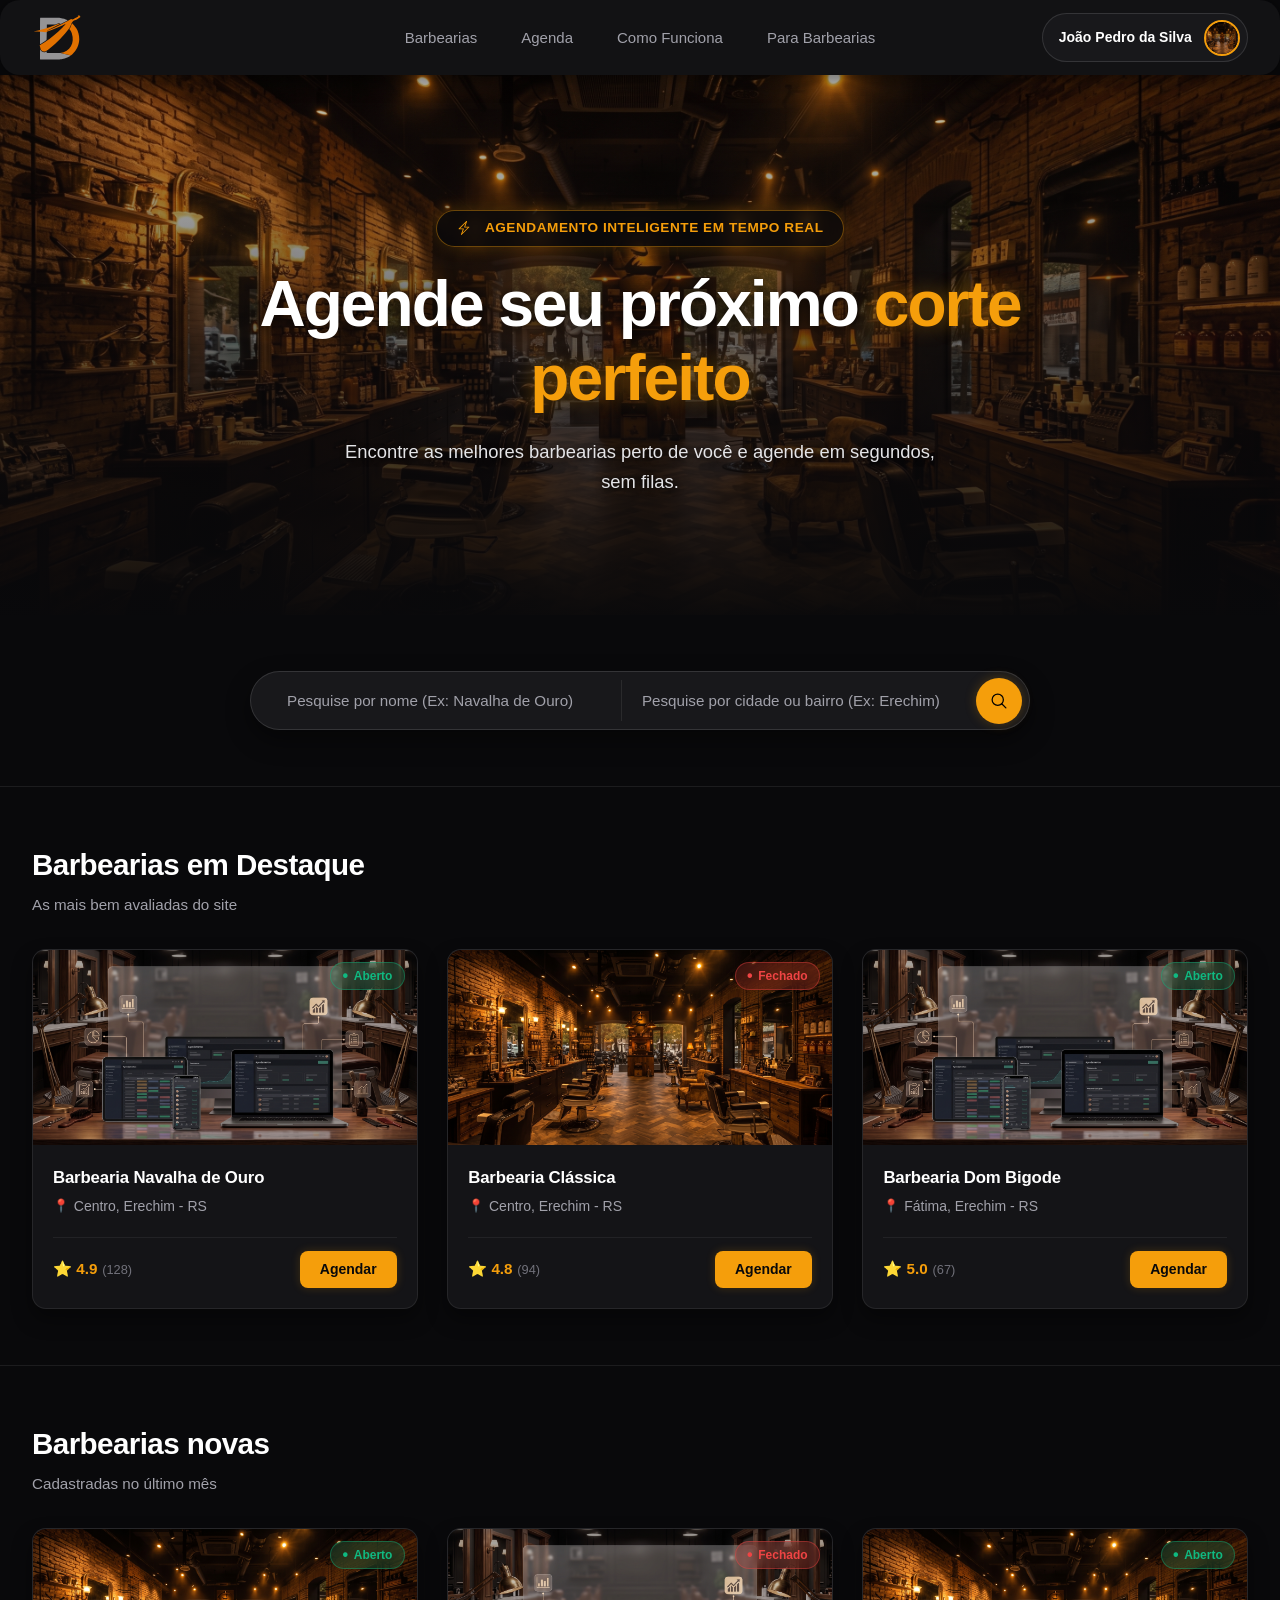
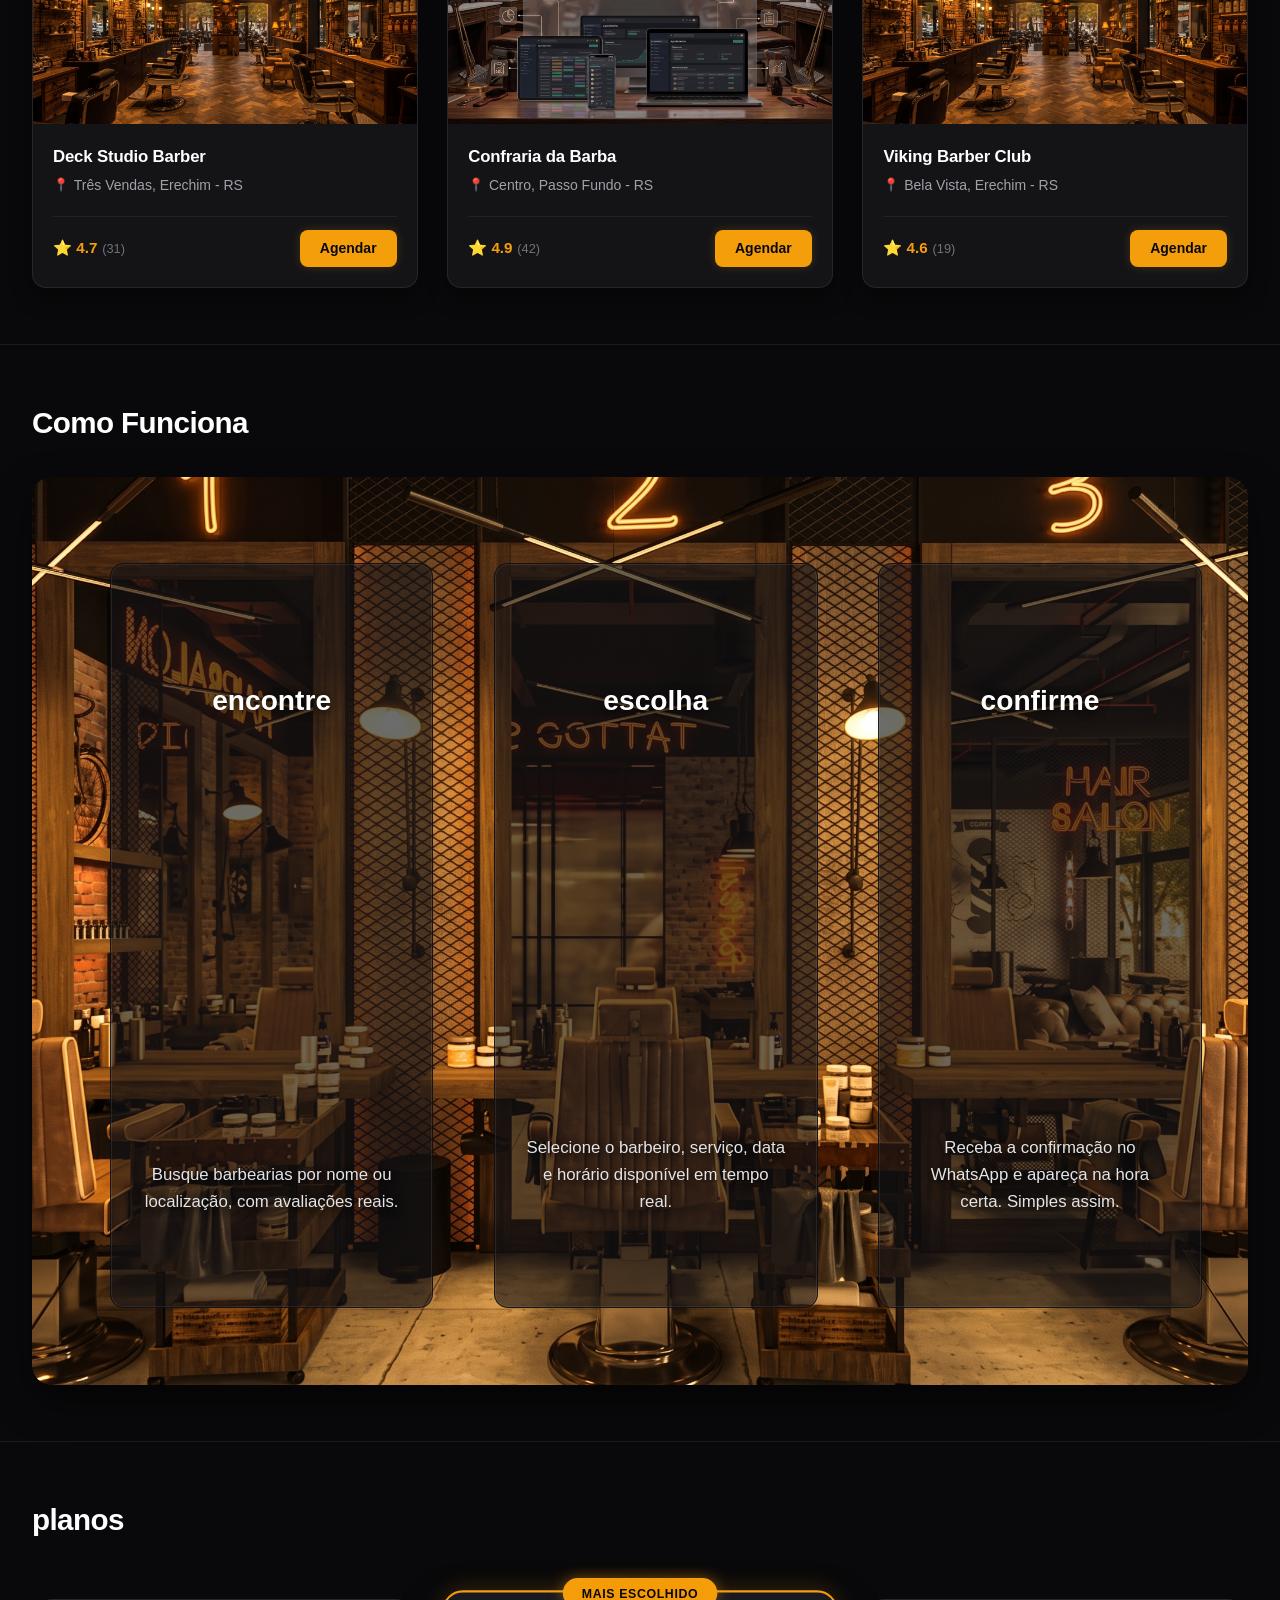
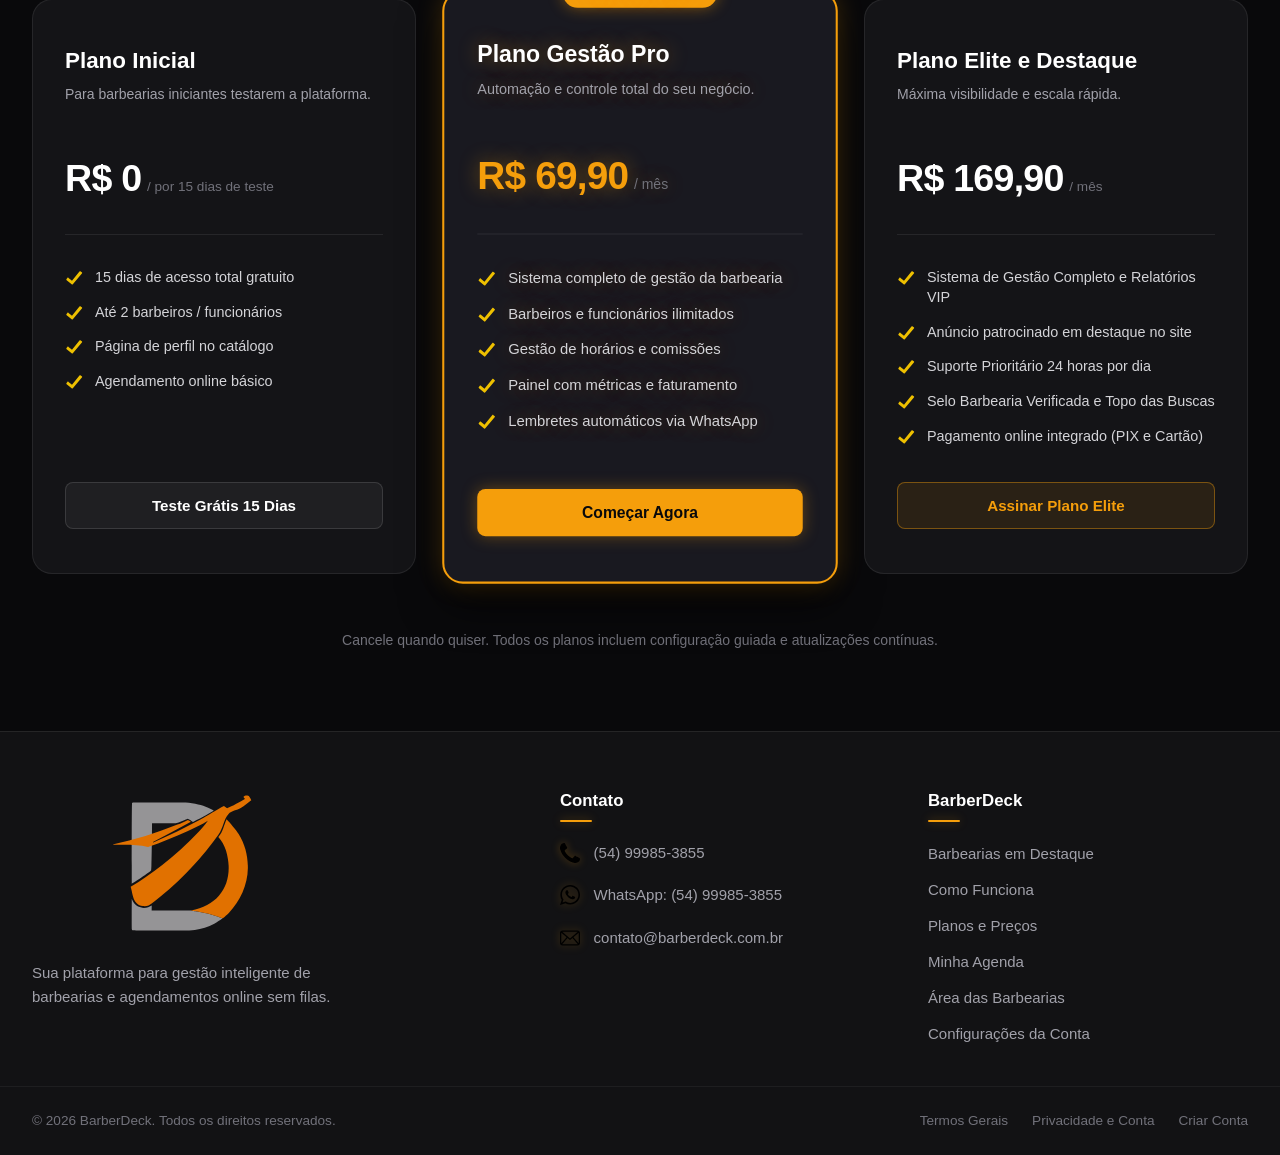
==== commit 4a739121: "1.criação de pagina para edição de conta do usuário. 2.aprimoramento do sistema de gestão de agendam" ====
--- a/siteBarberDeck/src/html/index.html
+++ b/siteBarberDeck/src/html/index.html
@@ -5,15 +5,19 @@
     <meta charset="UTF-8">
     <meta name="viewport" content="width=device-width, initial-scale=1.0">
     <meta name="keywords" content="barbearia, agendamento online, corte de cabelo, barba, gestão de barbearia, BarberDeck">
-    <meta name="description" content="Gestor para barbearias">
-    <title>BarberDeck</title>
+    <meta name="description" content="Encontre as melhores barbearias perto de você e agende seu corte ou barba online em segundos no BarberDeck.">
+    <title>BarberDeck - Agendamento Inteligente para Barbearias</title>
     <script src="../js/header-footer-component.js" defer></script>
+    <script src="../js/index.js" defer></script>
     <link rel="stylesheet" href="../css/style.css">
+    <link rel="stylesheet" href="../css/header.css">
+    <link rel="stylesheet" href="../css/footer.css">
     <link rel="stylesheet" href="../css/index.css">
 </head>
 
 <body>
     <barber-header></barber-header>
+
     <!-- PÁGINA INICIAL PARA USUÁRIOS NÃO LOGADOS E CLIENTES -->
     <main class="conteudo-principal">
 
@@ -21,25 +25,31 @@
         <section class="secao-apresentacao">
             <div class="texto-apresentacao">
                 <p class="paragrafo-apresentacao-1">Agendamento Inteligente em Tempo Real</p>
-                <h1 class="titulo-apresentacao">Agende seu próximo corte perfeito</h1>
+                <h1 class="titulo-apresentacao">Agende seu próximo <span class="destaque">corte perfeito</span></h1>
                 <p class="paragrafo-apresentacao-2">Encontre as melhores barbearias perto de você e agende em segundos, sem filas.</p>
             </div>
             <div class="imagem-apresentacao">
-                <img src="../images/imagem-topo-client.jpg" alt="Imagem principal da barbearia">
+                <img src="../images/imagem-topo-client.jpg" alt="Ambiente interno de barbearia moderna com cadeiras clássicas">
             </div>
         </section>
 
         <!-- Barra de Busca -->
-        <section class="secao-busca">
-            <form class="barra-busca" action="/buscar" method="GET">
-                <label for="nome-barbearia" class="apenas-leitor-tela">Pesquise por Nome</label>
-                <input type="text" name="nome" id="nome-barbearia" placeholder="Pesquise por nome (Ex: Barbearia Navalha)">
-                <label for="cidade-barbearia" class="apenas-leitor-tela">Pesquise por cidade</label>
-                <input type="text" name="cidade" id="cidade-barbearia" placeholder="Pesquise por cidade (Ex: Erechim)">
-                <button type="submit" aria-label="Buscar">
-                    <img src="../icons/icon-search.svg" alt="" class="icone-busca">
+        <section class="secao-busca" aria-label="Pesquisar barbearias">
+            <form class="barra-busca" id="form-busca-barbearias" action="#barbearias-destaque" method="GET">
+                <label for="nome-barbearia" class="apenas-leitor-tela">Pesquise por nome da barbearia</label>
+                <input type="text" name="nome" id="nome-barbearia" placeholder="Pesquise por nome (Ex: Navalha de Ouro)">
+                <label for="cidade-barbearia" class="apenas-leitor-tela">Pesquise por cidade ou bairro</label>
+                <input type="text" name="cidade" id="cidade-barbearia" placeholder="Pesquise por cidade ou bairro (Ex: Erechim)">
+                <button type="submit" aria-label="Buscar barbearias">
+                    <img src="../icons/icon-search.svg" alt="" class="icone-busca" aria-hidden="true">
                 </button>
             </form>
+
+            <!-- Barra de feedback quando há busca ativa -->
+            <div class="aviso-filtro-busca" id="aviso-filtro-busca" hidden>
+                <span id="texto-resultado-busca">Exibindo resultados da busca</span>
+                <button type="button" class="botao-limpar-busca" id="botao-limpar-busca">Limpar filtros</button>
+            </div>
         </section>
 
         <hr>
@@ -51,58 +61,56 @@
                 <p>As mais bem avaliadas do site</p>
             </div>
 
-            <div class="grade-cartoes">
-                <!-- Cartão Barbearia (exemplo Aberto) -->
+            <div class="grade-cartoes" id="grade-barbearias-destaque">
+                <!-- Preenchido dinamicamente por index.js a partir do BarberDeckStore -->
                 <article class="cartao-barbearia">
                     <div class="container-imagem-cartao">
                         <span class="selo-status aberto">aberto</span>
-                        <img src="barbearia1.jpg" alt="Barbearia Estilo">
-                    </div>
-                    <div class="informacoes-cartao">
-                        <h3>NOME DA BARBEARIA</h3>
-                        <p class="localizacao">bairro, cidade</p>
-                        <div class="rodape-cartao">
-                            <span class="avaliacao">⭐ 4.9</span>
-                            <a href="agendamento.html" class="botao-agendar">Agendar</a>
-                        </div>
-                    </div>
-                </article>
-
-                <!-- Cartão Barbearia (exemplo Fechado) -->
+                        <img src="../images/imagem-topo-barber.jpg" alt="Fachada e interior da Barbearia Navalha de Ouro">
+                    </div>
+                    <div class="informacoes-cartao">
+                        <h3>Barbearia Navalha de Ouro</h3>
+                        <p class="localizacao">Centro, Erechim - RS</p>
+                        <div class="rodape-cartao">
+                            <span class="avaliacao">⭐ 4.9 <small class="qtd-avaliacoes-cartao">(128)</small></span>
+                            <a href="agendamento.html?barbearia=1" class="botao-agendar">Agendar</a>
+                        </div>
+                    </div>
+                </article>
+
                 <article class="cartao-barbearia">
                     <div class="container-imagem-cartao">
                         <span class="selo-status fechado">fechado</span>
-                        <img src="barbearia2.jpg" alt="Barbearia Clássica">
-                    </div>
-                    <div class="informacoes-cartao">
-                        <h3>NOME DA BARBEARIA</h3>
-                        <p class="localizacao">bairro, cidade</p>
-                        <div class="rodape-cartao">
-                            <span class="avaliacao">⭐ 4.8</span>
-                            <a href="agendamento.html" class="botao-agendar">Agendar</a>
-                        </div>
-                    </div>
-                </article>
-
-                <!-- Cartão Barbearia -->
+                        <img src="../images/imagem-topo-client.jpg" alt="Interior da Barbearia Clássica">
+                    </div>
+                    <div class="informacoes-cartao">
+                        <h3>Barbearia Clássica</h3>
+                        <p class="localizacao">Centro, Erechim - RS</p>
+                        <div class="rodape-cartao">
+                            <span class="avaliacao">⭐ 4.8 <small class="qtd-avaliacoes-cartao">(94)</small></span>
+                            <a href="agendamento.html?barbearia=2" class="botao-agendar">Agendar</a>
+                        </div>
+                    </div>
+                </article>
+
                 <article class="cartao-barbearia">
                     <div class="container-imagem-cartao">
                         <span class="selo-status aberto">aberto</span>
-                        <img src="barbearia3.jpg" alt="Barbearia Moderna">
-                    </div>
-                    <div class="informacoes-cartao">
-                        <h3>NOME DA BARBEARIA</h3>
-                        <p class="localizacao">bairro, cidade</p>
-                        <div class="rodape-cartao">
-                            <span class="avaliacao">⭐ 5.0</span>
-                            <a href="agendamento.html" class="botao-agendar">Agendar</a>
-                        </div>
-                    </div>
-                </article>
-            </div>
-        </section>
-
-        <hr>
+                        <img src="../images/imagem-topo-barber.jpg" alt="Interior da Barbearia Dom Bigode">
+                    </div>
+                    <div class="informacoes-cartao">
+                        <h3>Barbearia Dom Bigode</h3>
+                        <p class="localizacao">Fátima, Erechim - RS</p>
+                        <div class="rodape-cartao">
+                            <span class="avaliacao">⭐ 5.0 <small class="qtd-avaliacoes-cartao">(67)</small></span>
+                            <a href="agendamento.html?barbearia=3" class="botao-agendar">Agendar</a>
+                        </div>
+                    </div>
+                </article>
+            </div>
+        </section>
+
+        <hr id="divisor-barbearias-novas">
 
         <!-- Barbearias Novas -->
         <section class="secao-barbearias" id="barbearias-novas">
@@ -111,18 +119,18 @@
                 <p>Cadastradas no último mês</p>
             </div>
 
-            <div class="grade-cartoes"> <!-- cartões apenas de demonstração (posteriormente serão gerados com o JS) -->
+            <div class="grade-cartoes" id="grade-barbearias-novas">
                 <article class="cartao-barbearia">
                     <div class="container-imagem-cartao">
                         <span class="selo-status aberto">aberto</span>
-                        <img src="barbearia4.jpg" alt="Barbearia Nova 1">
-                    </div>
-                    <div class="informacoes-cartao">
-                        <h3>NOME DA BARBEARIA</h3>
-                        <p class="localizacao">bairro, cidade</p>
-                        <div class="rodape-cartao">
-                            <span class="avaliacao">⭐ 4.7</span>
-                            <a href="agendamento.html" class="botao-agendar">Agendar</a>
+                        <img src="../images/imagem-topo-client.jpg" alt="Interior da Deck Studio Barber">
+                    </div>
+                    <div class="informacoes-cartao">
+                        <h3>Deck Studio Barber</h3>
+                        <p class="localizacao">Três Vendas, Erechim - RS</p>
+                        <div class="rodape-cartao">
+                            <span class="avaliacao">⭐ 4.7 <small class="qtd-avaliacoes-cartao">(31)</small></span>
+                            <a href="agendamento.html?barbearia=4" class="botao-agendar">Agendar</a>
                         </div>
                     </div>
                 </article>
@@ -130,14 +138,14 @@
                 <article class="cartao-barbearia">
                     <div class="container-imagem-cartao">
                         <span class="selo-status fechado">fechado</span>
-                        <img src="barbearia5.jpg" alt="Barbearia Nova 2">
-                    </div>
-                    <div class="informacoes-cartao">
-                        <h3>NOME DA BARBEARIA</h3>
-                        <p class="localizacao">bairro, cidade</p>
-                        <div class="rodape-cartao">
-                            <span class="avaliacao">⭐ 4.9</span>
-                            <a href="agendamento.html" class="botao-agendar">Agendar</a>
+                        <img src="../images/imagem-topo-barber.jpg" alt="Interior da Confraria da Barba">
+                    </div>
+                    <div class="informacoes-cartao">
+                        <h3>Confraria da Barba</h3>
+                        <p class="localizacao">Centro, Passo Fundo - RS</p>
+                        <div class="rodape-cartao">
+                            <span class="avaliacao">⭐ 4.9 <small class="qtd-avaliacoes-cartao">(42)</small></span>
+                            <a href="agendamento.html?barbearia=5" class="botao-agendar">Agendar</a>
                         </div>
                     </div>
                 </article>
@@ -145,14 +153,14 @@
                 <article class="cartao-barbearia">
                     <div class="container-imagem-cartao">
                         <span class="selo-status aberto">aberto</span>
-                        <img src="barbearia6.jpg" alt="Barbearia Nova 3">
-                    </div>
-                    <div class="informacoes-cartao">
-                        <h3>NOME DA BARBEARIA</h3>
-                        <p class="localizacao">bairro, cidade</p>
-                        <div class="rodape-cartao">
-                            <span class="avaliacao">⭐ 4.6</span>
-                            <a href="agendamento.html" class="botao-agendar">Agendar</a>
+                        <img src="../images/imagem-topo-client.jpg" alt="Interior da Viking Barber Club">
+                    </div>
+                    <div class="informacoes-cartao">
+                        <h3>Viking Barber Club</h3>
+                        <p class="localizacao">Bela Vista, Erechim - RS</p>
+                        <div class="rodape-cartao">
+                            <span class="avaliacao">⭐ 4.6 <small class="qtd-avaliacoes-cartao">(19)</small></span>
+                            <a href="agendamento.html?barbearia=6" class="botao-agendar">Agendar</a>
                         </div>
                     </div>
                 </article>
@@ -168,7 +176,7 @@
             </div>
 
             <div class="container-como-funciona">
-                <img src="../images/imagem-passos-a-passo.jpg" alt="Imagem de fundo da seção Como Funciona" class="imagem-fundo">
+                <img src="../images/imagem-passos-a-passo.jpg" alt="Três bancadas de barbearia numeradas de 1 a 3 ilustrando as etapas de agendamento" class="imagem-fundo">
                 <div class="grade-passos">
                     <div class="cartao-passo">
                         <h3>encontre</h3>
@@ -206,23 +214,23 @@
                         </div>
                         <ul class="lista-recursos-plano">
                             <li class="item-recurso-plano">
-                                <img src="../icons/icon-check.svg" alt="Verificado">
+                                <img src="../icons/icon-check.svg" alt="" aria-hidden="true">
                                 <span>15 dias de acesso total gratuito</span>
                             </li>
                             <li class="item-recurso-plano">
-                                <img src="../icons/icon-check.svg" alt="Verificado">
+                                <img src="../icons/icon-check.svg" alt="" aria-hidden="true">
                                 <span>Até 2 barbeiros / funcionários</span>
                             </li>
                             <li class="item-recurso-plano">
-                                <img src="../icons/icon-check.svg" alt="Verificado">
+                                <img src="../icons/icon-check.svg" alt="" aria-hidden="true">
                                 <span>Página de perfil no catálogo</span>
                             </li>
                             <li class="item-recurso-plano">
-                                <img src="../icons/icon-check.svg" alt="Verificado">
+                                <img src="../icons/icon-check.svg" alt="" aria-hidden="true">
                                 <span>Agendamento online básico</span>
                             </li>
                         </ul>
-                        <button class="botao-plano">Teste Grátis 15 Dias</button>
+                        <button type="button" class="botao-plano">Teste Grátis 15 Dias</button>
                     </div>
 
                     <!-- PLANO 2 -->
@@ -236,27 +244,27 @@
                         </div>
                         <ul class="lista-recursos-plano">
                             <li class="item-recurso-plano">
-                                <img src="../icons/icon-check.svg" alt="Verificado">
+                                <img src="../icons/icon-check.svg" alt="" aria-hidden="true">
                                 <span>Sistema completo de gestão da barbearia</span>
                             </li>
                             <li class="item-recurso-plano">
-                                <img src="../icons/icon-check.svg" alt="Verificado">
+                                <img src="../icons/icon-check.svg" alt="" aria-hidden="true">
                                 <span>Barbeiros e funcionários ilimitados</span>
                             </li>
                             <li class="item-recurso-plano">
-                                <img src="../icons/icon-check.svg" alt="Verificado">
+                                <img src="../icons/icon-check.svg" alt="" aria-hidden="true">
                                 <span>Gestão de horários e comissões</span>
                             </li>
                             <li class="item-recurso-plano">
-                                <img src="../icons/icon-check.svg" alt="Verificado">
+                                <img src="../icons/icon-check.svg" alt="" aria-hidden="true">
                                 <span>Painel com métricas e faturamento</span>
                             </li>
                             <li class="item-recurso-plano">
-                                <img src="../icons/icon-check.svg" alt="Verificado">
+                                <img src="../icons/icon-check.svg" alt="" aria-hidden="true">
                                 <span>Lembretes automáticos via WhatsApp</span>
                             </li>
                         </ul>
-                        <button class="botao-plano-secundario">Começar Agora</button>
+                        <button type="button" class="botao-plano-secundario">Começar Agora</button>
                     </div>
 
                     <!-- PLANO 3 -->
@@ -269,27 +277,27 @@
                         </div>
                         <ul class="lista-recursos-plano">
                             <li class="item-recurso-plano">
-                                <img src="../icons/icon-check.svg" alt="Verificado">
+                                <img src="../icons/icon-check.svg" alt="" aria-hidden="true">
                                 <span>Sistema de Gestão Completo e Relatórios VIP</span>
                             </li>
                             <li class="item-recurso-plano">
-                                <img src="../icons/icon-check.svg" alt="Verificado">
+                                <img src="../icons/icon-check.svg" alt="" aria-hidden="true">
                                 <span>Anúncio patrocinado em destaque no site</span>
                             </li>
                             <li class="item-recurso-plano">
-                                <img src="../icons/icon-check.svg" alt="Verificado">
+                                <img src="../icons/icon-check.svg" alt="" aria-hidden="true">
                                 <span>Suporte Prioritário 24 horas por dia</span>
                             </li>
                             <li class="item-recurso-plano">
-                                <img src="../icons/icon-check.svg" alt="Verificado">
+                                <img src="../icons/icon-check.svg" alt="" aria-hidden="true">
                                 <span>Selo Barbearia Verificada e Topo das Buscas</span>
                             </li>
                             <li class="item-recurso-plano">
-                                <img src="../icons/icon-check.svg" alt="Verificado">
+                                <img src="../icons/icon-check.svg" alt="" aria-hidden="true">
                                 <span>Pagamento online integrado (PIX e Cartão)</span>
                             </li>
                         </ul>
-                        <button class="botao-plano-secundario">Assinar Plano Elite</button>
+                        <button type="button" class="botao-plano-secundario">Assinar Plano Elite</button>
                     </div>
                     <p class="observacoes-planos">Cancele quando quiser. Todos os planos incluem configuração guiada e atualizações contínuas.</p>
                 </div>
@@ -297,7 +305,7 @@
         </section>
 
     </main>
-    
+
     <barber-footer></barber-footer>
 </body>
 
--- a/siteBarberDeck/src/css/style.css
+++ b/siteBarberDeck/src/css/style.css
@@ -4,7 +4,7 @@
 :root {
     /* Paleta Dark */
     --bg-main: #09090b;
-    --bg-header: #09090b;
+    --bg-header: #121214;
     --bg-surface: #121215;
     --bg-surface-elevated: #18181b;
     --bg-card: #141417;
--- a/siteBarberDeck/src/css/header.css
+++ b/siteBarberDeck/src/css/header.css
@@ -0,0 +1,589 @@
+/* ==========================================================================
+   HEADER PRINCIPAL
+   ========================================================================== */
+.cabecalho-principal {
+    background-color: var(--bg-header);
+    position: sticky;
+    top: 0;
+    z-index: 1000;
+    box-shadow: 0 4px 20px rgba(0, 0, 0, 0.5);
+    border-radius: 20px;
+}
+
+.container-cabecalho {
+    padding: 0 2rem;
+    height: 75px;
+    display: grid;
+    grid-template-columns: 1fr auto 1fr;
+    align-items: center;
+    max-width: 1440px;
+    margin: 0 auto;
+}
+
+/* Logotipo */
+.logo-cabecalho {
+    justify-self: start;
+    display: inline-flex;
+    align-items: center;
+    text-decoration: none;
+    transition: opacity 0.2s ease, transform 0.2s ease;
+}
+
+.logo-cabecalho:hover {
+    opacity: 0.85;
+}
+
+.logo-cabecalho img {
+    height: 50px;
+    width: auto;
+    object-fit: contain;
+    display: block;
+}
+
+/* 2. Menu Centralizado */
+.navegacao-cabecalho {
+    justify-self: center;
+}
+
+.lista-navegacao {
+    display: flex;
+    align-items: center;
+    list-style: none;
+    margin: 0;
+    padding: 0;
+    gap: 2.25rem;
+}
+
+.lista-navegacao li a {
+    color: var(--text-secondary);
+    text-decoration: none;
+    font-size: 0.9375rem;
+    font-weight: 500;
+    padding: 0.5rem 0.25rem;
+    position: relative;
+    transition: color 0.2s ease;
+}
+
+.lista-navegacao li a:hover,
+.lista-navegacao li a.ativo {
+    color: var(--text-primary);
+}
+
+/* Indicador de linha inferior em âmbar ao passar o mouse ou página ativa */
+.lista-navegacao li a::after {
+    content: '';
+    position: absolute;
+    bottom: -2px;
+    left: 50%;
+    width: 0;
+    height: 2px;
+    background-color: var(--amber-primary);
+    border-radius: 9999px;
+    transition: width 0.25s ease, transform 0.25s ease;
+    transform: translateX(-50%);
+    box-shadow: var(--amber-glow);
+}
+
+.lista-navegacao li a:hover::after,
+.lista-navegacao li a.ativo::after {
+    width: 100%;
+}
+
+/* 3. Ações à Direita: Botão Entrar OU Perfil (Nome + Foto) */
+.acoes-cabecalho {
+    justify-self: end;
+    display: flex;
+    align-items: center;
+    gap: 0.85rem;
+}
+
+.botao-entrar {
+    display: inline-flex;
+    align-items: center;
+    justify-content: center;
+    padding: 0.55rem 1.4rem;
+    font-family: inherit;
+    font-size: 0.9rem;
+    font-weight: 600;
+    color: var(--amber-primary);
+    background-color: var(--amber-tint);
+    border: 1px solid var(--border-amber);
+    border-radius: var(--radius-md);
+    text-decoration: none;
+    cursor: pointer;
+    transition: all 0.2s cubic-bezier(0.4, 0, 0.2, 1);
+    box-shadow: 0 0 10px rgba(245, 158, 11, 0.12);
+}
+
+.botao-entrar:hover {
+    color: var(--text-inverse);
+    background-color: var(--amber-primary);
+    border-color: var(--amber-primary);
+    box-shadow: var(--amber-glow);
+    transform: translateY(-1px);
+}
+
+.botao-entrar:active {
+    background-color: var(--amber-dark);
+    transform: translateY(0);
+}
+
+/* Botão / Link de Perfil Logado (Nome do Usuário/Barbearia + Foto Circular) */
+.botao-perfil-cabecalho {
+    display: inline-flex;
+    align-items: center;
+    gap: 0.75rem;
+    padding: 0.35rem 0.45rem 0.35rem 1rem;
+    background-color: var(--bg-surface-elevated);
+    border: 1px solid var(--border-card);
+    border-radius: var(--radius-full);
+    text-decoration: none;
+    color: var(--text-primary);
+    transition: all 0.2s ease;
+}
+
+.botao-perfil-cabecalho:hover,
+.botao-perfil-cabecalho.ativo {
+    border-color: var(--amber-primary);
+    background-color: var(--amber-tint);
+    box-shadow: 0 0 14px rgba(245, 158, 11, 0.2);
+}
+
+.nome-perfil-cabecalho {
+    font-size: 0.875rem;
+    font-weight: 600;
+    color: var(--text-primary);
+    max-width: 190px;
+    white-space: nowrap;
+    overflow: hidden;
+    text-overflow: ellipsis;
+    transition: color 0.2s ease;
+}
+
+.botao-perfil-cabecalho:hover .nome-perfil-cabecalho {
+    color: var(--amber-primary);
+}
+
+.foto-perfil-cabecalho {
+    width: 36px;
+    height: 36px;
+    border-radius: 50%;
+    overflow: hidden;
+    border: 2px solid var(--amber-primary);
+    background-color: var(--bg-card);
+    flex-shrink: 0;
+    display: flex;
+    align-items: center;
+    justify-content: center;
+}
+
+.foto-perfil-cabecalho img {
+    width: 100%;
+    height: 100%;
+    object-fit: cover;
+    display: block;
+}
+
+/* ==========================================================================
+   POPUP DE LOGIN (Compacto, sem scroll em nenhuma tela)
+   ========================================================================== */
+.modal-autenticacao {
+    border: none;
+    background: transparent;
+    padding: 0;
+    margin: 85px 2rem auto auto;
+    max-width: 400px;
+    width: calc(100% - 2.5rem);
+    color: var(--text-primary);
+}
+
+.modal-autenticacao::backdrop {
+    background-color: rgba(4, 4, 6, 0.72);
+    backdrop-filter: blur(6px);
+}
+
+.cartao-modal {
+    background-color: var(--bg-surface);
+    border: 1px solid var(--border-card);
+    border-radius: 22px;
+    padding: 2rem 2rem 1.85rem;
+    position: relative;
+    box-shadow: 0 25px 50px -12px rgba(0, 0, 0, 0.85), 0 0 0 1px rgba(245, 158, 11, 0.15);
+}
+
+/* Botão Fechar */
+.botao-fechar {
+    position: absolute;
+    top: 1.1rem;
+    right: 1.1rem;
+    background: rgba(255, 255, 255, 0.05);
+    border: 1px solid var(--border-subtle);
+    border-radius: 9999px;
+    width: 32px;
+    height: 32px;
+    display: flex;
+    align-items: center;
+    justify-content: center;
+    cursor: pointer;
+    transition: all 0.2s ease;
+}
+
+.botao-fechar img {
+    width: 13px;
+    height: 13px;
+    opacity: 0.7;
+    filter: invert(1);
+    transition: opacity 0.2s ease;
+}
+
+.botao-fechar:hover {
+    background-color: var(--amber-tint);
+    border-color: var(--border-amber);
+}
+
+.botao-fechar:hover img {
+    opacity: 1;
+}
+
+/* Alternador Entrar / Cadastrar em formato cápsula */
+.abas-alternancia {
+    display: grid;
+    grid-template-columns: 1fr 1fr;
+    background-color: var(--bg-surface-elevated);
+    padding: 4px;
+    border-radius: var(--radius-full);
+    border: 1px solid var(--border-card);
+    max-width: 280px;
+    margin: 0 auto 1.4rem;
+}
+
+.botao-aba {
+    background: transparent;
+    border: none;
+    color: var(--text-secondary);
+    font-family: inherit;
+    font-size: 0.9rem;
+    font-weight: 600;
+    padding: 0.55rem 1rem;
+    border-radius: var(--radius-full);
+    cursor: pointer;
+    transition: all 0.2s ease;
+    text-decoration: none;
+    text-align: center;
+    display: inline-flex;
+    align-items: center;
+    justify-content: center;
+}
+
+.botao-aba:hover {
+    color: var(--text-primary);
+}
+
+.botao-aba.ativo {
+    background-color: var(--amber-primary);
+    color: var(--text-inverse);
+    box-shadow: var(--amber-glow);
+}
+
+/* Formulário de Login e Campos */
+.formulario-autenticacao {
+    display: flex;
+    flex-direction: column;
+    gap: 1rem;
+}
+
+.mensagem-feedback-modal {
+    font-size: 0.82rem;
+    font-weight: 600;
+    padding: 0.6rem 0.85rem;
+    border-radius: var(--radius-md);
+    background-color: var(--amber-tint);
+    border: 1px solid var(--border-amber);
+    color: var(--amber-primary);
+    text-align: center;
+}
+
+.mensagem-feedback-modal.erro {
+    background-color: var(--status-closed-bg);
+    border-color: var(--status-closed-border);
+    color: var(--status-closed-text);
+}
+
+.mensagem-feedback-modal.sucesso {
+    background-color: var(--status-open-bg);
+    border-color: var(--status-open-border);
+    color: var(--status-open-text);
+}
+
+.grupo-formulario {
+    display: flex;
+    flex-direction: column;
+    gap: 0.35rem;
+    flex: 1;
+}
+
+.grupo-formulario label {
+    font-size: 0.8rem;
+    font-weight: 600;
+    color: var(--text-secondary);
+    letter-spacing: 0.01em;
+}
+
+.grupo-formulario input,
+.grupo-formulario select,
+.grupo-formulario textarea {
+    background-color: var(--bg-input);
+    border: 1px solid var(--border-card);
+    border-radius: 12px;
+    color: var(--text-primary);
+    font-family: inherit;
+    font-size: 0.925rem;
+    padding: 0.72rem 0.95rem;
+    transition: border-color 0.2s ease, box-shadow 0.2s ease;
+    width: 100%;
+    box-sizing: border-box;
+}
+
+.grupo-formulario input::placeholder,
+.grupo-formulario textarea::placeholder {
+    color: var(--text-muted);
+}
+
+.grupo-formulario input:focus,
+.grupo-formulario select:focus,
+.grupo-formulario textarea:focus {
+    outline: none;
+    border-color: var(--amber-primary);
+    box-shadow: 0 0 0 3px rgba(245, 158, 11, 0.2);
+}
+
+.link-esqueci-senha {
+    background: transparent;
+    border: none;
+    font-family: inherit;
+    font-size: 0.8rem;
+    color: var(--amber-primary);
+    text-decoration: none;
+    align-self: flex-end;
+    margin-top: 0.15rem;
+    cursor: pointer;
+    transition: color 0.2s ease;
+}
+
+.link-esqueci-senha:hover {
+    color: var(--amber-hover);
+    text-decoration: underline;
+}
+
+.botao-enviar {
+    background-color: var(--amber-primary);
+    color: var(--text-inverse);
+    font-family: inherit;
+    font-size: 0.95rem;
+    font-weight: 700;
+    padding: 0.8rem 1.5rem;
+    border: none;
+    border-radius: 12px;
+    cursor: pointer;
+    margin-top: 0.25rem;
+    transition: all 0.2s ease;
+    box-shadow: var(--amber-glow);
+    width: 100%;
+}
+
+.botao-enviar:hover {
+    background-color: var(--amber-hover);
+    box-shadow: 0 0 22px rgba(245, 158, 11, 0.5);
+    transform: translateY(-1px);
+}
+
+/* Bloco de Acesso Rápido no Modal (Demonstração Cliente vs Barbearia) */
+.acesso-rapido-modal {
+    margin-top: 0.4rem;
+    padding-top: 0.9rem;
+    border-top: 1px solid var(--border-subtle);
+    display: flex;
+    flex-direction: column;
+    gap: 0.55rem;
+}
+
+.rotulo-acesso-rapido {
+    font-size: 0.75rem;
+    color: var(--text-muted);
+    text-align: center;
+    font-weight: 600;
+}
+
+.botoes-acesso-rapido {
+    display: grid;
+    grid-template-columns: 1fr 1fr;
+    gap: 0.6rem;
+}
+
+.botao-demo-login {
+    background-color: var(--bg-surface-elevated);
+    border: 1px solid var(--border-card);
+    color: var(--text-secondary);
+    font-family: inherit;
+    font-size: 0.8rem;
+    font-weight: 600;
+    padding: 0.5rem 0.75rem;
+    border-radius: var(--radius-md);
+    cursor: pointer;
+    transition: all 0.2s ease;
+}
+
+.botao-demo-login:hover {
+    border-color: var(--amber-primary);
+    color: var(--amber-primary);
+    background-color: var(--amber-tint);
+}
+
+.titulo-recuperar-senha {
+    font-size: 1.1rem;
+    font-weight: 700;
+    color: var(--text-primary);
+    text-align: center;
+}
+
+.descricao-recuperar-senha {
+    font-size: 0.825rem;
+    color: var(--text-secondary);
+    text-align: center;
+    line-height: 1.4;
+}
+
+.botao-voltar-login {
+    background-color: transparent;
+    border: 1px solid var(--border-card);
+    color: var(--text-secondary);
+    font-family: inherit;
+    font-size: 0.85rem;
+    font-weight: 600;
+    padding: 0.65rem 1rem;
+    border-radius: 12px;
+    cursor: pointer;
+    transition: all 0.2s ease;
+}
+
+.botao-voltar-login:hover {
+    color: var(--text-primary);
+    border-color: var(--amber-border);
+}
+
+/* ==========================================================================
+   MENU MOBILE COM HTML + CSS PURO
+   ========================================================================== */
+.alternar-menu {
+    display: none;
+}
+
+.botao-icone-menu {
+    display: none;
+    align-items: center;
+    justify-content: center;
+    cursor: pointer;
+    padding: 0.5rem;
+    border-radius: var(--radius-md);
+    background: transparent;
+    border: 1px solid transparent;
+    transition: all 0.2s ease;
+}
+
+.botao-icone-menu img {
+    width: 28px;
+    height: 28px;
+    display: block;
+}
+
+.botao-icone-menu:hover {
+    background-color: var(--amber-tint);
+    border-color: var(--border-amber);
+}
+
+/* ==========================================================================
+   RESPONSIVIDADE (Telas menores que 768px)
+   ========================================================================== */
+@media (max-width: 768px) {
+    .container-cabecalho {
+        padding: 0 1rem;
+        grid-template-columns: auto auto 1fr;
+        gap: 0.75rem;
+    }
+
+    .botao-icone-menu {
+        display: inline-flex;
+    }
+
+    .lista-navegacao {
+        display: none;
+        position: absolute;
+        top: 75px;
+        left: 0;
+        width: 100%;
+        background-color: var(--bg-surface);
+        border-bottom: 1px solid var(--border-subtle);
+        box-shadow: 0 16px 30px rgba(0, 0, 0, 0.7);
+        flex-direction: column;
+        padding: 1.25rem 2rem;
+        gap: 1rem;
+        box-sizing: border-box;
+    }
+
+    .lista-navegacao li {
+        width: 100%;
+    }
+
+    .lista-navegacao li a {
+        display: block;
+        width: 100%;
+        padding: 0.75rem 0.5rem;
+        font-size: 1rem;
+        border-bottom: 1px solid rgba(255, 255, 255, 0.04);
+    }
+
+    .alternar-menu:checked ~ .lista-navegacao {
+        display: flex;
+        animation: slideDown 0.25s ease forwards;
+    }
+
+    .alternar-menu:checked ~ .botao-icone-menu {
+        background-color: var(--amber-tint);
+        border-color: var(--border-amber);
+    }
+
+    .nome-perfil-cabecalho {
+        max-width: 120px;
+        font-size: 0.8rem;
+    }
+
+    .botao-perfil-cabecalho {
+        padding: 0.25rem 0.35rem 0.25rem 0.75rem;
+        gap: 0.5rem;
+    }
+
+    .foto-perfil-cabecalho {
+        width: 32px;
+        height: 32px;
+    }
+
+    .modal-autenticacao {
+        margin: auto;
+        max-width: calc(100% - 1.5rem);
+    }
+
+    .cartao-modal {
+        padding: 1.65rem 1.35rem;
+    }
+}
+
+@keyframes slideDown {
+    from {
+        opacity: 0;
+        transform: translateY(-8px);
+    }
+    to {
+        opacity: 1;
+        transform: translateY(0);
+    }
+}
--- a/siteBarberDeck/src/css/footer.css
+++ b/siteBarberDeck/src/css/footer.css
@@ -0,0 +1,179 @@
+.rodape-principal {
+    width: 100%;
+    background-color: var(--bg-header);
+    border-top: 1px solid var(--border-subtle);
+    color: var(--text-primary);
+    margin-top: auto;
+}
+
+/* Container Principal alinhado ao Wireframe */
+.container-rodape {
+    max-width: 1280px;
+    margin: 0 auto;
+    padding: 3.5rem 2rem 2.5rem;
+    display: grid;
+    grid-template-columns: 1.5fr 1fr 1fr;
+    gap: 3rem;
+}
+
+/* 1. Bloco Logo e Descrição */
+.marca-rodape {
+    display: flex;
+    flex-direction: column;
+    align-items: center;
+    gap: 1rem;
+    max-width: 340px;
+}
+
+.logo-rodape img {
+    height: 150px;
+    width: auto;
+    object-fit: contain;
+    margin-left: -2.5rem;
+}
+
+.descricao-rodape {
+    font-size: 0.9375rem;
+    color: var(--text-secondary);
+    line-height: 1.6;
+}
+
+/* 2 e 3. Colunas de Contato e Links */
+.coluna-rodape {
+    display: flex;
+    flex-direction: column;
+    gap: 1.25rem;
+}
+
+.titulo-rodape {
+    font-size: 1.05rem;
+    font-weight: 700;
+    color: var(--text-primary);
+    position: relative;
+    padding-bottom: 0.5rem;
+}
+
+/* Detalhe de linha âmbar abaixo do título */
+.titulo-rodape::after {
+    content: '';
+    position: absolute;
+    bottom: 0;
+    left: 0;
+    width: 32px;
+    height: 2px;
+    background-color: var(--amber-primary);
+    border-radius: 9999px;
+    box-shadow: 0 0 10px rgba(245, 158, 11, 0.4);
+}
+
+/* Itens de Contato */
+.item-contato {
+    display: flex;
+    align-items: center;
+    gap: 0.85rem;
+    color: var(--text-secondary);
+    font-size: 0.9375rem;
+}
+
+.item-contato:hover {
+    color: var(--amber-primary);
+    cursor: pointer;
+}
+
+.icone-contato {
+    width: 20px;
+    height: 20px;
+    object-fit: contain;
+    filter: drop-shadow(0 0 4px rgba(245, 158, 11, 0.3));
+}
+
+/* Lista de Links do Projeto */
+.lista-navegacao-rodape {
+    list-style: none;
+    padding: 0;
+    margin: 0;
+    display: flex;
+    flex-direction: column;
+    gap: 0.75rem;
+}
+
+.lista-navegacao-rodape li a {
+    color: var(--text-secondary);
+    text-decoration: none;
+    font-size: 0.9375rem;
+    transition: color 0.2s ease, transform 0.2s ease;
+    display: inline-block;
+}
+
+.lista-navegacao-rodape li a:hover {
+    color: var(--amber-primary);
+    transform: translateX(4px);
+}
+
+/* Barra Inferior (Copyright e Termos) */
+.rodape-inferior {
+    max-width: 1280px;
+    margin: 0 auto;
+    padding: 1.5rem 2rem;
+    border-top: 1px solid rgba(255, 255, 255, 0.05);
+    display: flex;
+    justify-content: space-between;
+    align-items: center;
+    font-size: 0.85rem;
+    color: var(--text-muted);
+}
+
+.links-legais-rodape {
+    display: flex;
+    gap: 1.5rem;
+}
+
+.links-legais-rodape a {
+    color: var(--text-muted);
+    text-decoration: none;
+    transition: color 0.2s ease;
+}
+
+.links-legais-rodape a:hover {
+    color: var(--amber-primary);
+}
+
+/* ==========================================================================
+   RESPONSIVIDADE DO FOOTER
+   ========================================================================== */
+@media (max-width: 900px) {
+    .container-rodape {
+        grid-template-columns: 1fr 1fr;
+        gap: 2.5rem;
+    }
+
+    .marca-rodape {
+        grid-column: span 2;
+        max-width: 100%;
+    }
+}
+
+@media (max-width: 600px) {
+    .container-rodape {
+        grid-template-columns: 1fr;
+        padding: 2.5rem 1.25rem 2rem;
+        gap: 2rem;
+    }
+
+    .marca-rodape {
+        grid-column: span 1;
+    }
+
+    .rodape-inferior {
+        flex-direction: column;
+        gap: 1rem;
+        text-align: center;
+        padding: 1.5rem 1.25rem;
+    }
+
+    .links-legais-rodape {
+        flex-wrap: wrap;
+        justify-content: center;
+        gap: 1rem;
+    }
+}
--- a/siteBarberDeck/src/css/index.css
+++ b/siteBarberDeck/src/css/index.css
@@ -36,15 +36,15 @@
     height: 100%;
     z-index: 1;
     pointer-events: none;
-        img {
-        width: 100%;
-        height: 100%;
-        object-fit: cover;
-        object-position: center;
-        display: block;
-    }
-}
-
+}
+
+.imagem-apresentacao img {
+    width: 100%;
+    height: 100%;
+    object-fit: cover;
+    object-position: center;
+    display: block;
+}
 
 /* Overlay escuro com degradê: escurece a imagem para destacar o texto */
 .imagem-apresentacao::after {
@@ -94,9 +94,9 @@
     background-size: contain;
     background-repeat: no-repeat;
     background-position: center;
-    width: 0.9rem; 
+    width: 0.9rem;
     height: 0.9rem;
-    margin-right: 6px; 
+    margin-right: 6px;
     vertical-align: middle;
 }
 
@@ -137,7 +137,9 @@
    ========================================================================== */
 .secao-busca {
     display: flex;
-    justify-content: center;
+    flex-direction: column;
+    align-items: center;
+    gap: 1rem;
     width: 100%;
 }
 
@@ -208,6 +210,52 @@
     width: 20px;
     height: 20px;
     filter: brightness(0);
+}
+
+/* Aviso de filtro de busca ativo */
+.aviso-filtro-busca {
+    display: inline-flex;
+    align-items: center;
+    gap: 1rem;
+    padding: 0.5rem 1.15rem;
+    background-color: var(--amber-tint);
+    border: 1px solid var(--border-amber);
+    border-radius: var(--radius-full);
+    color: var(--amber-primary);
+    font-size: 0.85rem;
+    font-weight: 600;
+}
+
+.botao-limpar-busca {
+    background-color: var(--bg-surface-elevated);
+    border: 1px solid var(--border-card);
+    color: var(--text-primary);
+    font-family: inherit;
+    font-size: 0.78rem;
+    font-weight: 700;
+    padding: 0.28rem 0.75rem;
+    border-radius: var(--radius-full);
+    cursor: pointer;
+    transition: all 0.2s ease;
+}
+
+.botao-limpar-busca:hover {
+    border-color: var(--amber-primary);
+    color: var(--amber-primary);
+}
+
+.estado-vazio-busca {
+    grid-column: 1 / -1;
+    background-color: var(--bg-card);
+    border: 1px dashed var(--border-card);
+    border-radius: var(--radius-xl);
+    padding: 3rem 1.5rem;
+    text-align: center;
+    display: flex;
+    flex-direction: column;
+    align-items: center;
+    gap: 1rem;
+    color: var(--text-secondary);
 }
 
 /* ==========================================================================
@@ -332,7 +380,13 @@
     font-size: 0.95rem;
     display: flex;
     align-items: center;
-    gap: 0.25rem;
+    gap: 0.3rem;
+}
+
+.qtd-avaliacoes-cartao {
+    color: var(--text-muted);
+    font-weight: 500;
+    font-size: 0.8rem;
 }
 
 .botao-agendar {
@@ -343,6 +397,8 @@
     padding: 0.5rem 1.25rem;
     border-radius: var(--radius-md);
     text-decoration: none;
+    border: none;
+    cursor: pointer;
     transition: all 0.2s ease;
     box-shadow: 0 0 10px rgba(245, 158, 11, 0.2);
 }
@@ -366,8 +422,6 @@
     width: 100%;
     aspect-ratio: 2400 / 1792;
     border-radius: var(--radius-xl);
-    /* Padding em % calculado sobre a proporção da imagem para alinhar as 3 caixas
-       exatamente sobre as bancadas e os números 1, 2 e 3 ao redimensionar */
     padding: 7% 3.8% 6.4% 6.4%;
     overflow: hidden;
     display: flex;
@@ -402,7 +456,6 @@
     border: 1.5px solid rgba(15, 15, 18, 0.85);
     box-shadow: inset 0 0 0 1px rgba(255, 255, 255, 0.08);
     border-radius: var(--radius-lg);
-    /* Espaço superior livre (~28%) para deixar os números 1, 2 e 3 da imagem visíveis no topo */
     padding: 36% 1.5rem 28%;
     display: flex;
     flex-direction: column;
@@ -697,7 +750,6 @@
         grid-template-columns: 1fr;
     }
 
-    /* No mobile, empilha os 3 cartões mantendo o recorte correspondente dos números 1, 2 e 3 em cada cartão */
     .container-como-funciona {
         aspect-ratio: auto;
         padding: 0;
